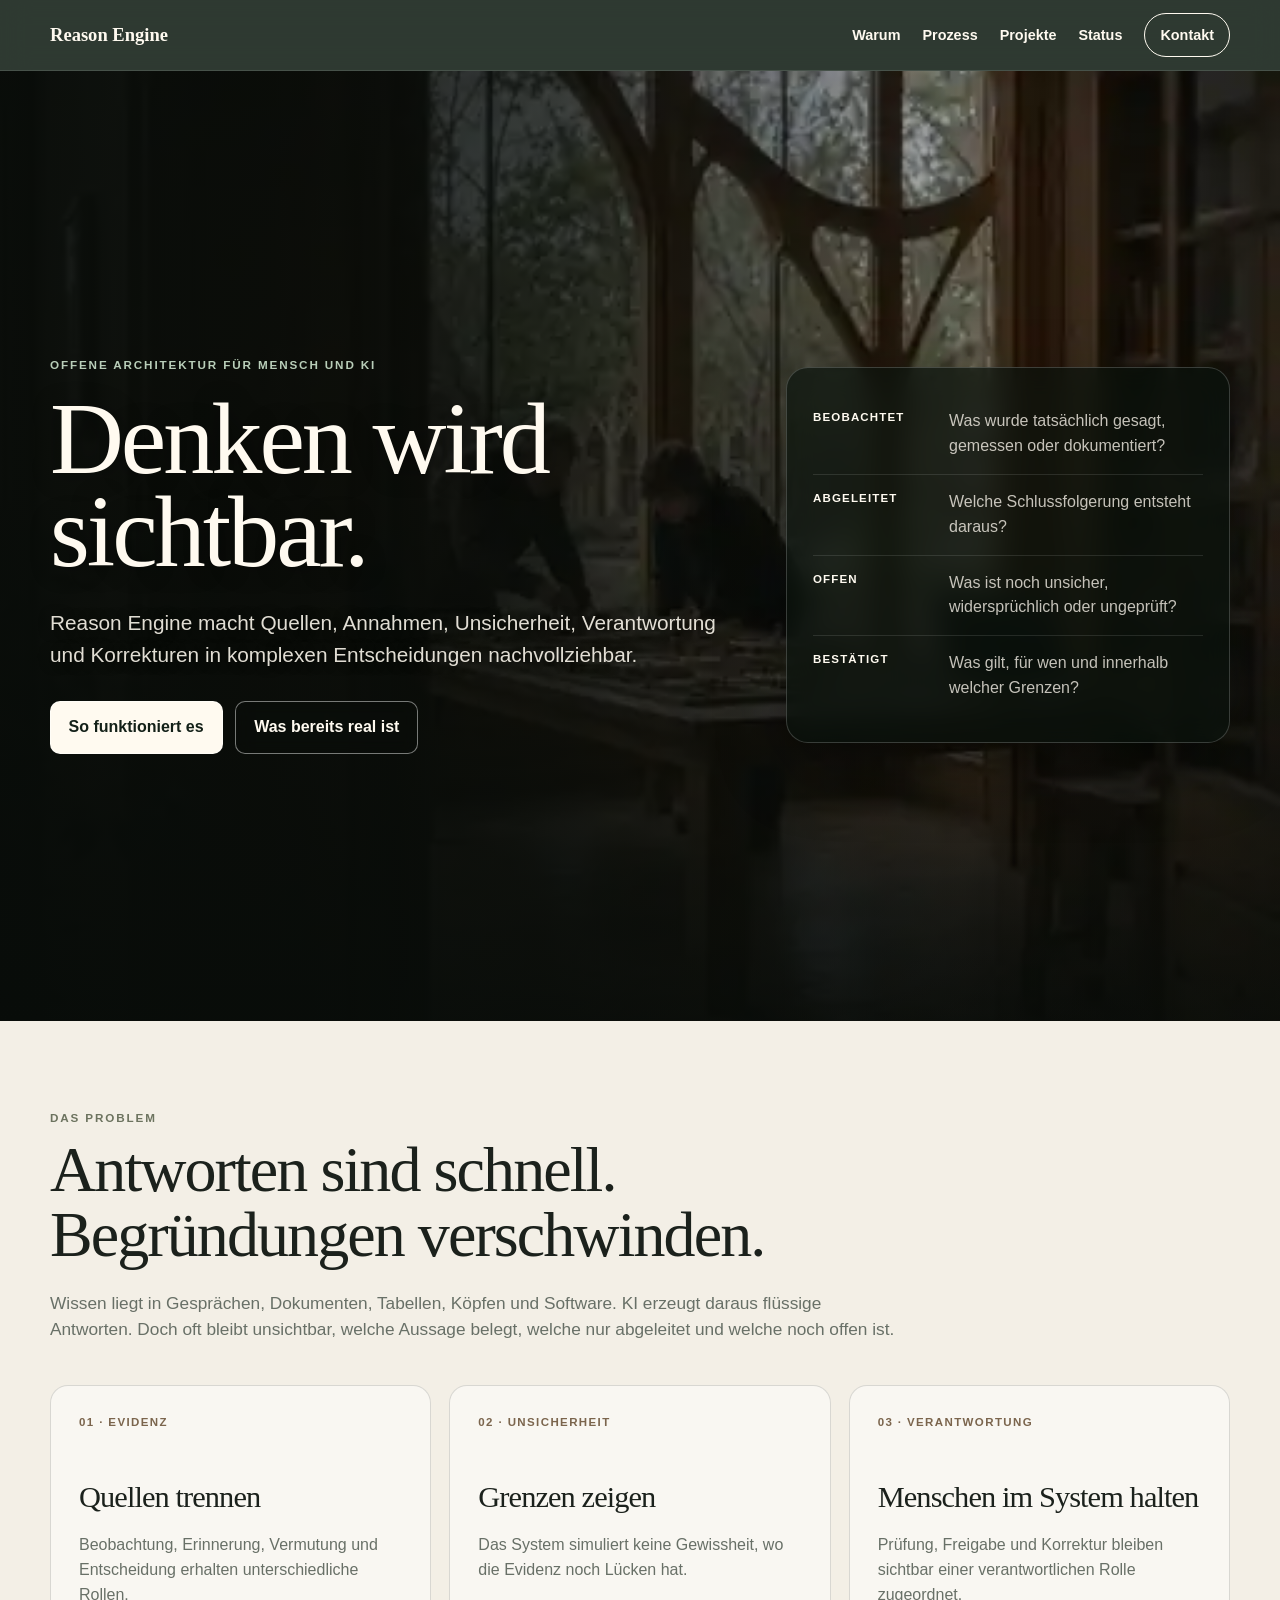
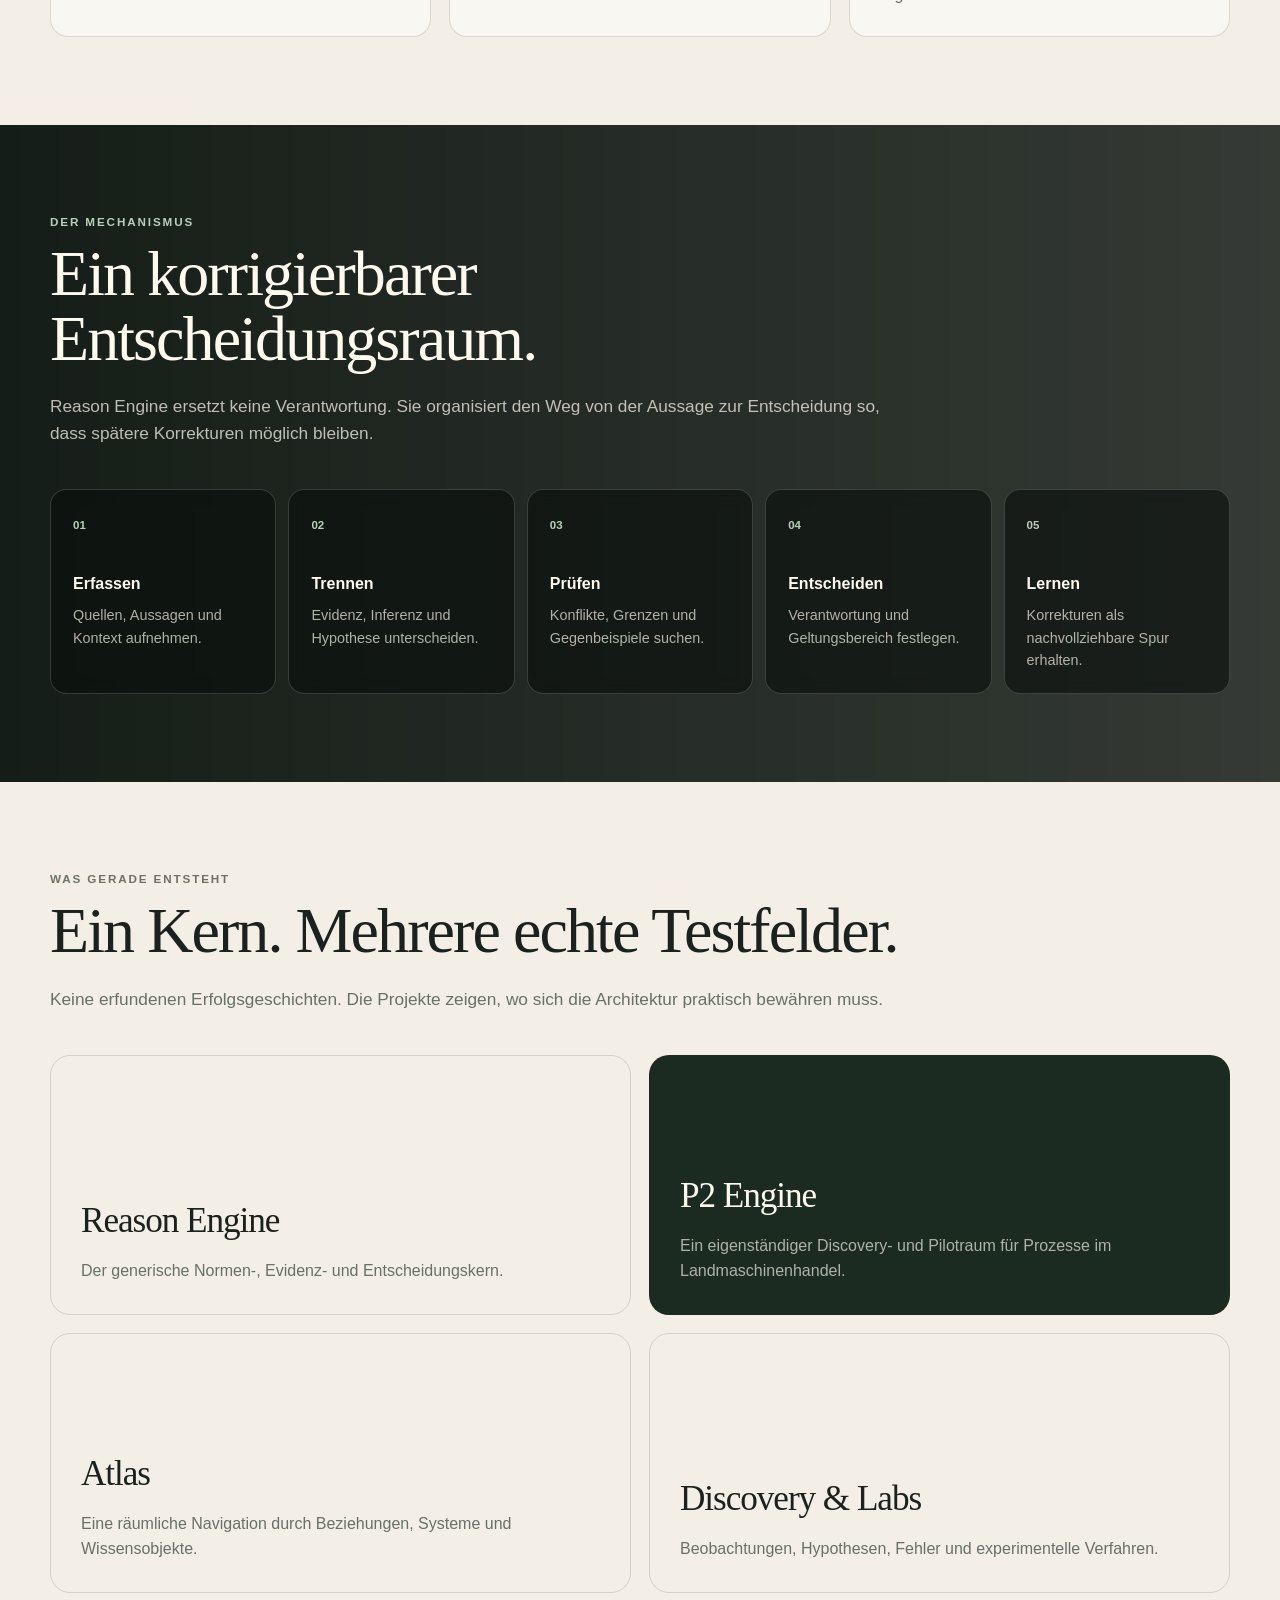
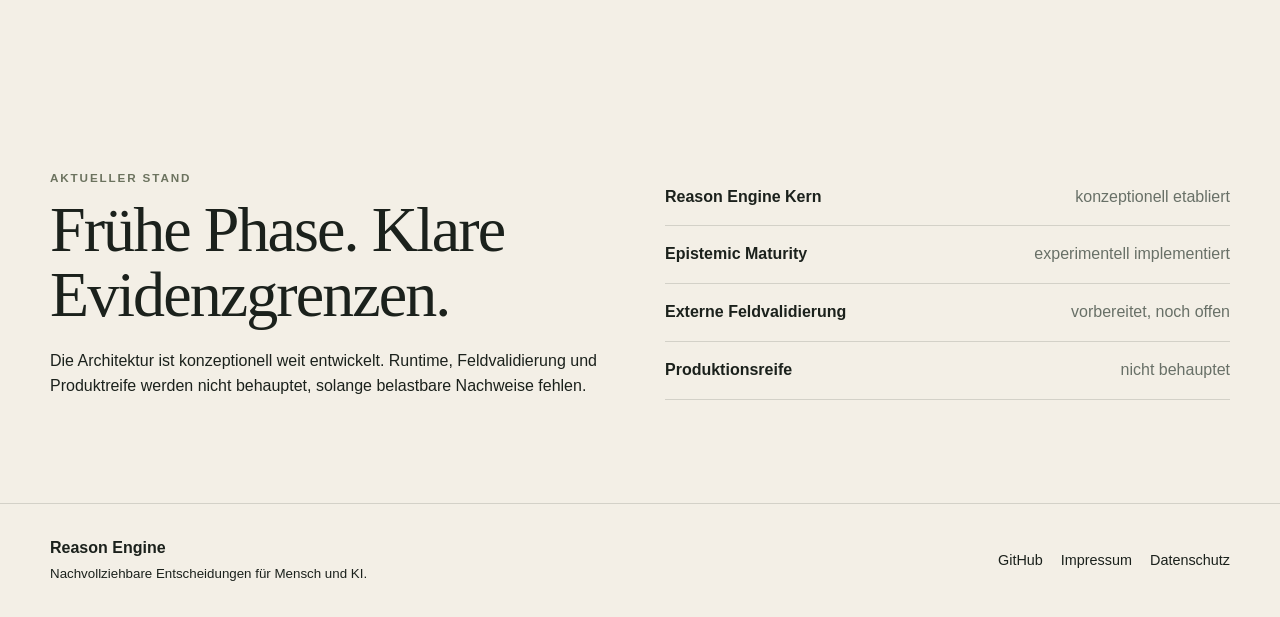
==== index.html @ a23bb0b9 "Fix live image asset paths" ====
<!doctype html>
<html lang="de">
<head>
<meta charset="utf-8">
<meta name="viewport" content="width=device-width,initial-scale=1">
<meta name="description" content="Reason Engine macht Evidenz, Annahmen, Unsicherheit und Verantwortung in komplexen Entscheidungen sichtbar.">
<meta name="theme-color" content="#132018">
<title>Reason Engine · Nachvollziehbar entscheiden</title>
<style>
:root{--bg:#f3efe6;--ink:#1b211c;--muted:#687067;--dark:#132018;--dark2:#1c2b22;--cream:#fffaf0;--sage:#b9ceb9;--sand:#d9bc91;--line:rgba(27,33,28,.15);--shell:min(1180px,calc(100vw - 40px));font-family:Inter,ui-sans-serif,-apple-system,BlinkMacSystemFont,"Segoe UI",sans-serif}*{box-sizing:border-box}html{scroll-behavior:smooth}body{margin:0;background:var(--bg);color:var(--ink);line-height:1.55}a{color:inherit}header{position:sticky;top:0;z-index:20;background:rgba(19,32,24,.88);color:var(--cream);backdrop-filter:blur(14px);border-bottom:1px solid rgba(255,255,255,.12)}.nav{width:var(--shell);min-height:70px;margin:auto;display:flex;align-items:center;justify-content:space-between;gap:24px}.brand{font-family:Georgia,serif;font-size:1.16rem;font-weight:700;text-decoration:none}.navlinks{display:flex;gap:22px;align-items:center}.navlinks a{text-decoration:none;font-size:.9rem;font-weight:650}.cta{padding:10px 15px;border:1px solid currentColor;border-radius:999px}.hero{background:linear-gradient(90deg,rgba(8,12,9,.95) 0%,rgba(8,12,9,.78) 43%,rgba(8,12,9,.26) 75%,rgba(8,12,9,.42) 100%),linear-gradient(0deg,rgba(8,12,9,.82),transparent 58%),url('assets/workshop-people.webp') center 47%/cover no-repeat;color:var(--cream)}.hero-inner{width:var(--shell);min-height:86vh;margin:auto;padding:90px 0 72px;display:grid;grid-template-columns:1.2fr .8fr;gap:70px;align-items:center}.kicker{font-size:.73rem;letter-spacing:.16em;text-transform:uppercase;font-weight:800;color:var(--sage)}h1,h2,h3{font-family:Georgia,"Times New Roman",serif;font-weight:400;letter-spacing:-.03em}h1{font-size:clamp(3.6rem,8vw,7.8rem);line-height:.91;margin:18px 0 28px;text-shadow:0 2px 24px rgba(0,0,0,.45)}h2{font-size:clamp(2.3rem,5vw,4.6rem);line-height:1.02;margin:10px 0 22px}.lead{font-size:clamp(1.05rem,1.7vw,1.3rem);max-width:700px;color:rgba(255,250,240,.88);text-shadow:0 1px 12px rgba(0,0,0,.5)}.buttons{display:flex;flex-wrap:wrap;gap:12px;margin-top:30px}.button{display:inline-flex;padding:13px 18px;border-radius:10px;text-decoration:none;font-weight:750;border:1px solid rgba(255,255,255,.45);background:rgba(10,14,11,.22);backdrop-filter:blur(8px)}.button.primary{background:var(--cream);color:var(--dark)}.signal{border:1px solid rgba(255,255,255,.19);border-radius:22px;padding:26px;background:rgba(10,18,13,.68);backdrop-filter:blur(14px);box-shadow:0 26px 70px rgba(0,0,0,.3)}.signal-row{display:grid;grid-template-columns:120px 1fr;gap:16px;padding:15px 0;border-bottom:1px solid rgba(255,255,255,.11)}.signal-row:last-child{border:0}.signal-row span{font-size:.72rem;letter-spacing:.1em;font-weight:800}.signal-row p{margin:0;color:rgba(255,250,240,.76)}section{padding:88px 0}.shell{width:var(--shell);margin:auto}.section-head{max-width:850px;margin-bottom:42px}.section-head p{font-size:1.08rem;color:var(--muted)}.grid-3{display:grid;grid-template-columns:repeat(3,1fr);gap:18px}.card{padding:28px;border:1px solid var(--line);border-radius:18px;background:rgba(255,255,255,.48)}.card .num{font-size:.72rem;letter-spacing:.12em;font-weight:800;color:#7b654d}.card h3{font-size:1.9rem;margin:42px 0 12px}.card p{color:var(--muted);margin:0}.dark{position:relative;background:linear-gradient(90deg,rgba(10,18,13,.95),rgba(10,18,13,.82)),url('assets/city-map.svg') center/cover fixed;color:var(--cream)}.dark .section-head p{color:rgba(255,250,240,.72)}.flow{display:grid;grid-template-columns:repeat(5,1fr);gap:12px}.step{padding:22px;border:1px solid rgba(255,255,255,.17);border-radius:16px;background:rgba(8,13,10,.58);backdrop-filter:blur(8px)}.step span{font-size:.72rem;color:var(--sage);font-weight:800}.step h3{font-family:inherit;font-size:1rem;font-weight:800;letter-spacing:0;margin:35px 0 8px}.step p{font-size:.9rem;color:rgba(255,250,240,.68);margin:0}.projects{display:grid;grid-template-columns:repeat(2,1fr);gap:18px}.project{min-height:260px;padding:30px;border-radius:20px;border:1px solid var(--line);display:flex;flex-direction:column;justify-content:flex-end}.project h3{font-size:2.2rem;margin:0 0 10px}.project p{margin:0;color:var(--muted)}.project:nth-child(2){background:var(--dark2);color:var(--cream)}.project:nth-child(2) p{color:rgba(255,250,240,.65)}.status{display:grid;grid-template-columns:1fr 1fr;gap:50px;align-items:start}.status-list{margin:0}.status-list div{display:flex;justify-content:space-between;gap:20px;padding:16px 0;border-bottom:1px solid var(--line)}.status-list dt{font-weight:750}.status-list dd{margin:0;color:var(--muted);text-align:right}footer{padding:32px 0;border-top:1px solid var(--line)}.footer{width:var(--shell);margin:auto;display:flex;justify-content:space-between;gap:30px;align-items:center}.footer-links{display:flex;gap:18px}.footer-links a{text-decoration:none;font-size:.9rem}@media(max-width:850px){.navlinks a:not(.cta){display:none}.hero-inner,.status{grid-template-columns:1fr}.hero-inner{padding-top:62px}.signal{margin-top:10px}.grid-3,.flow,.projects{grid-template-columns:1fr}.flow{gap:10px}.card h3{margin-top:18px}.footer{align-items:flex-start;flex-direction:column}.dark{background-attachment:scroll}}@media(max-width:520px){:root{--shell:min(100% - 28px,1180px)}h1{font-size:3.35rem}.hero-inner{min-height:auto;padding-bottom:56px}.nav{min-height:62px}.cta{padding:8px 11px}.signal-row{grid-template-columns:1fr;gap:4px}section{padding:64px 0}}
</style>
</head>
<body>
<header><nav class="nav"><a class="brand" href="#top">Reason Engine</a><div class="navlinks"><a href="#warum">Warum</a><a href="#prozess">Prozess</a><a href="#projekte">Projekte</a><a href="#status">Status</a><a class="cta" href="mailto:ohno5001@gmail.com?subject=Reason%20Engine">Kontakt</a></div></nav></header>
<main>
<section class="hero" id="top"><div class="hero-inner"><div><div class="kicker">Offene Architektur für Mensch und KI</div><h1>Denken wird sichtbar.</h1><p class="lead">Reason Engine macht Quellen, Annahmen, Unsicherheit, Verantwortung und Korrekturen in komplexen Entscheidungen nachvollziehbar.</p><div class="buttons"><a class="button primary" href="#prozess">So funktioniert es</a><a class="button" href="#status">Was bereits real ist</a></div></div><aside class="signal"><div class="signal-row"><span>BEOBACHTET</span><p>Was wurde tatsächlich gesagt, gemessen oder dokumentiert?</p></div><div class="signal-row"><span>ABGELEITET</span><p>Welche Schlussfolgerung entsteht daraus?</p></div><div class="signal-row"><span>OFFEN</span><p>Was ist noch unsicher, widersprüchlich oder ungeprüft?</p></div><div class="signal-row"><span>BESTÄTIGT</span><p>Was gilt, für wen und innerhalb welcher Grenzen?</p></div></aside></div></section>
<section id="warum"><div class="shell"><div class="section-head"><div class="kicker" style="color:#6c735f">Das Problem</div><h2>Antworten sind schnell. Begründungen verschwinden.</h2><p>Wissen liegt in Gesprächen, Dokumenten, Tabellen, Köpfen und Software. KI erzeugt daraus flüssige Antworten. Doch oft bleibt unsichtbar, welche Aussage belegt, welche nur abgeleitet und welche noch offen ist.</p></div><div class="grid-3"><article class="card"><div class="num">01 · EVIDENZ</div><h3>Quellen trennen</h3><p>Beobachtung, Erinnerung, Vermutung und Entscheidung erhalten unterschiedliche Rollen.</p></article><article class="card"><div class="num">02 · UNSICHERHEIT</div><h3>Grenzen zeigen</h3><p>Das System simuliert keine Gewissheit, wo die Evidenz noch Lücken hat.</p></article><article class="card"><div class="num">03 · VERANTWORTUNG</div><h3>Menschen im System halten</h3><p>Prüfung, Freigabe und Korrektur bleiben sichtbar einer verantwortlichen Rolle zugeordnet.</p></article></div></div></section>
<section class="dark" id="prozess"><div class="shell"><div class="section-head"><div class="kicker">Der Mechanismus</div><h2>Ein korrigierbarer Entscheidungsraum.</h2><p>Reason Engine ersetzt keine Verantwortung. Sie organisiert den Weg von der Aussage zur Entscheidung so, dass spätere Korrekturen möglich bleiben.</p></div><div class="flow"><article class="step"><span>01</span><h3>Erfassen</h3><p>Quellen, Aussagen und Kontext aufnehmen.</p></article><article class="step"><span>02</span><h3>Trennen</h3><p>Evidenz, Inferenz und Hypothese unterscheiden.</p></article><article class="step"><span>03</span><h3>Prüfen</h3><p>Konflikte, Grenzen und Gegenbeispiele suchen.</p></article><article class="step"><span>04</span><h3>Entscheiden</h3><p>Verantwortung und Geltungsbereich festlegen.</p></article><article class="step"><span>05</span><h3>Lernen</h3><p>Korrekturen als nachvollziehbare Spur erhalten.</p></article></div></div></section>
<section id="projekte"><div class="shell"><div class="section-head"><div class="kicker" style="color:#6c735f">Was gerade entsteht</div><h2>Ein Kern. Mehrere echte Testfelder.</h2><p>Keine erfundenen Erfolgsgeschichten. Die Projekte zeigen, wo sich die Architektur praktisch bewähren muss.</p></div><div class="projects"><article class="project"><h3>Reason Engine</h3><p>Der generische Normen-, Evidenz- und Entscheidungskern.</p></article><article class="project"><h3>P2 Engine</h3><p>Ein eigenständiger Discovery- und Pilotraum für Prozesse im Landmaschinenhandel.</p></article><article class="project"><h3>Atlas</h3><p>Eine räumliche Navigation durch Beziehungen, Systeme und Wissensobjekte.</p></article><article class="project"><h3>Discovery & Labs</h3><p>Beobachtungen, Hypothesen, Fehler und experimentelle Verfahren.</p></article></div></div></section>
<section id="status"><div class="shell status"><div><div class="kicker" style="color:#6c735f">Aktueller Stand</div><h2>Frühe Phase. Klare Evidenzgrenzen.</h2><p>Die Architektur ist konzeptionell weit entwickelt. Runtime, Feldvalidierung und Produktreife werden nicht behauptet, solange belastbare Nachweise fehlen.</p></div><dl class="status-list"><div><dt>Reason Engine Kern</dt><dd>konzeptionell etabliert</dd></div><div><dt>Epistemic Maturity</dt><dd>experimentell implementiert</dd></div><div><dt>Externe Feldvalidierung</dt><dd>vorbereitet, noch offen</dd></div><div><dt>Produktionsreife</dt><dd>nicht behauptet</dd></div></dl></div></section>
</main>
<footer><div class="footer"><div><strong>Reason Engine</strong><br><small>Nachvollziehbare Entscheidungen für Mensch und KI.</small></div><div class="footer-links"><a href="https://github.com/ans5000/reason-engine">GitHub</a><a href="impressum.html">Impressum</a><a href="datenschutz.html">Datenschutz</a></div></div></footer>
</body>
</html>
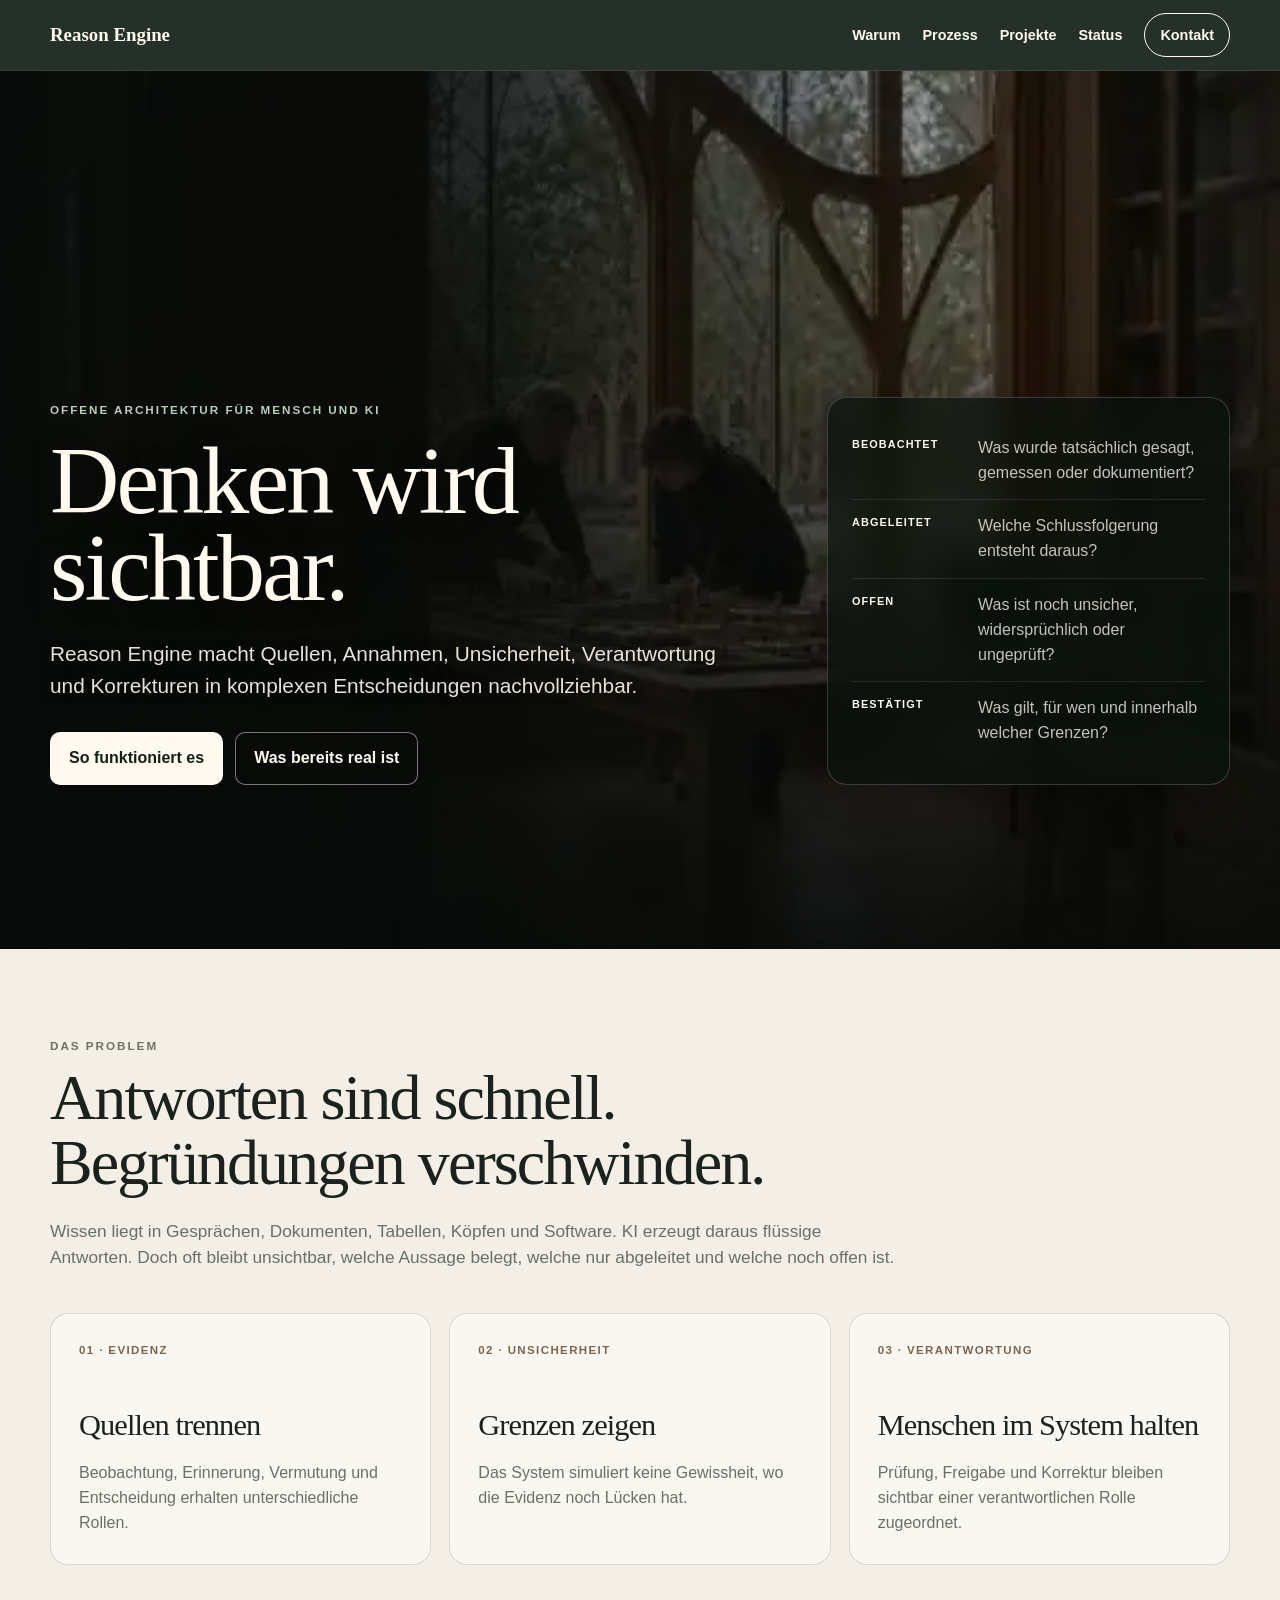
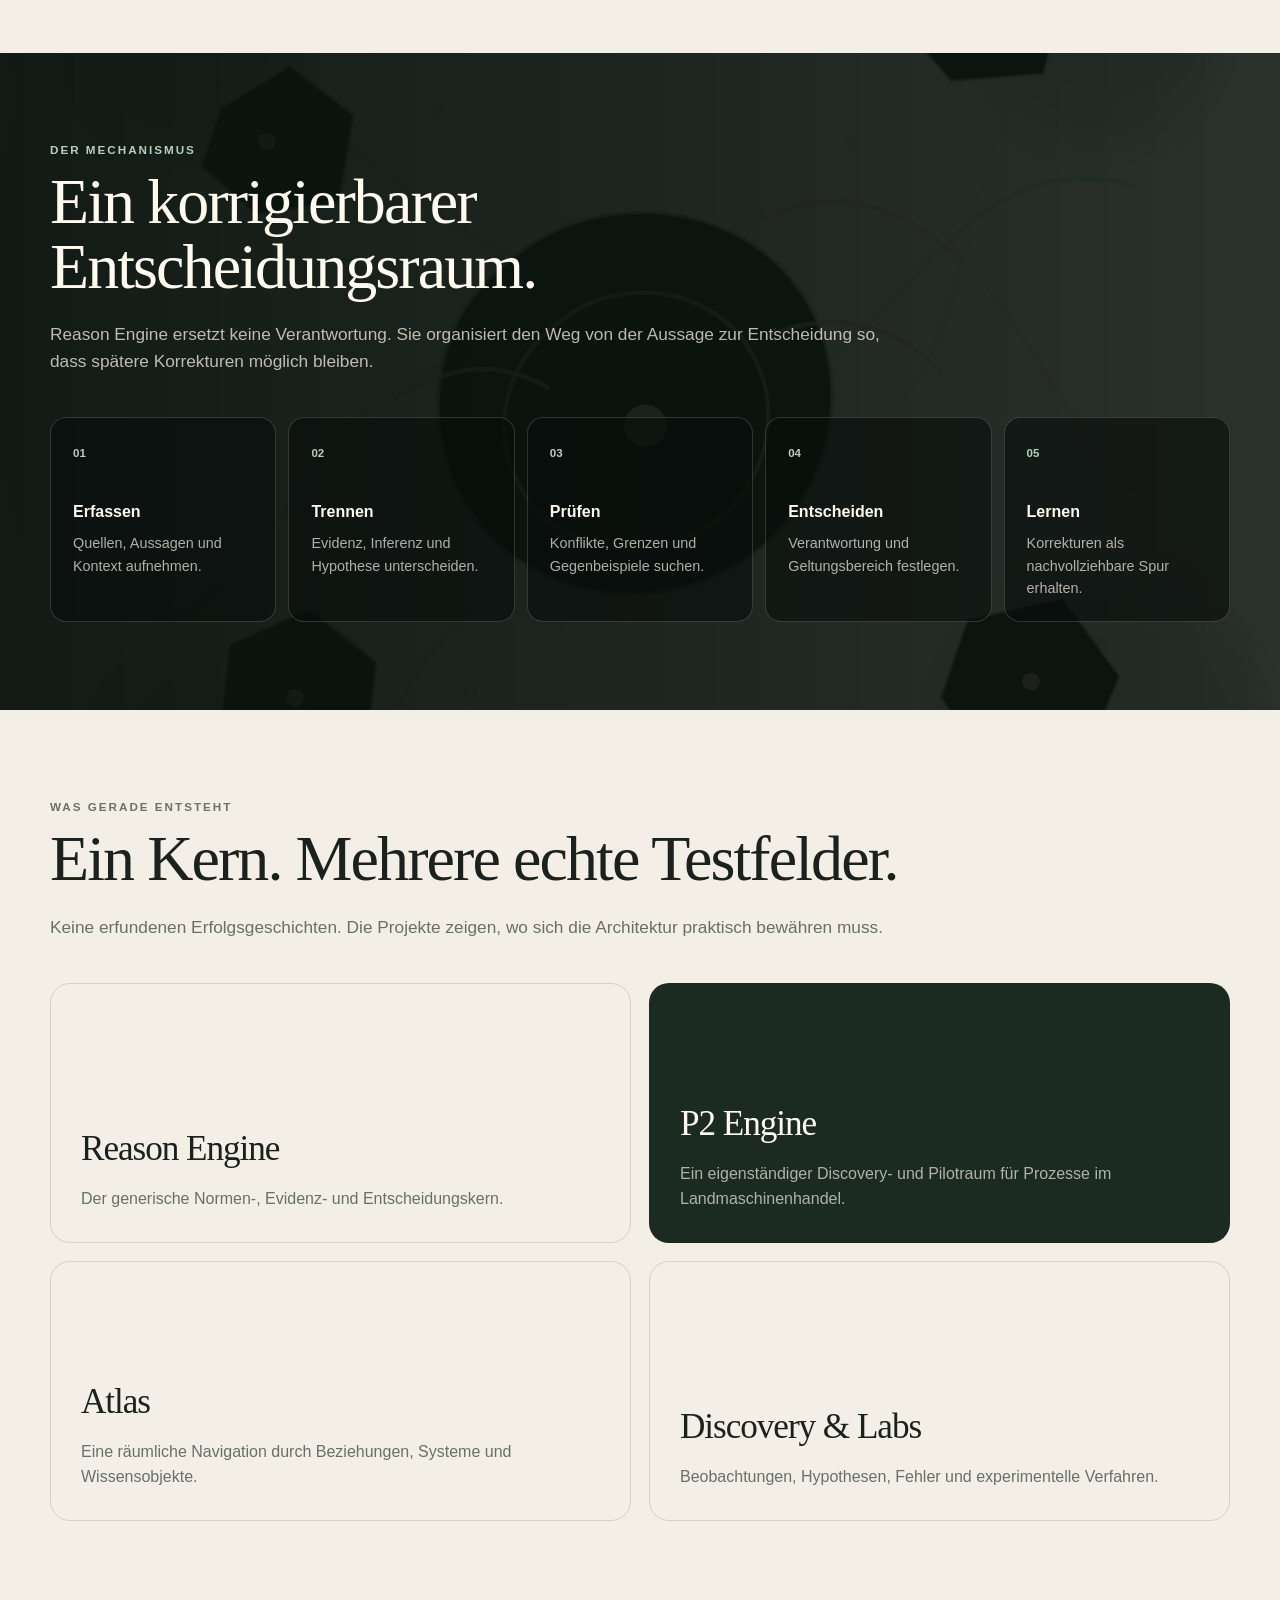
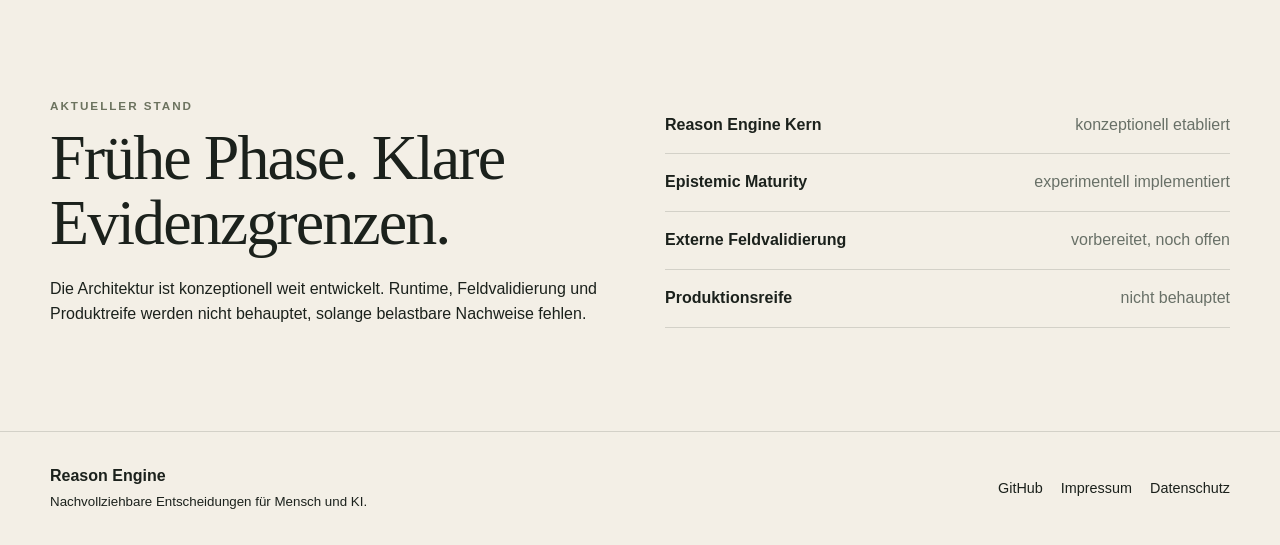
==== commit 0091f2a9: "Polish live presentation layout for iPad" ====
--- a/index.html
+++ b/index.html
@@ -7,13 +7,13 @@
 <meta name="theme-color" content="#132018">
 <title>Reason Engine · Nachvollziehbar entscheiden</title>
 <style>
-:root{--bg:#f3efe6;--ink:#1b211c;--muted:#687067;--dark:#132018;--dark2:#1c2b22;--cream:#fffaf0;--sage:#b9ceb9;--sand:#d9bc91;--line:rgba(27,33,28,.15);--shell:min(1180px,calc(100vw - 40px));font-family:Inter,ui-sans-serif,-apple-system,BlinkMacSystemFont,"Segoe UI",sans-serif}*{box-sizing:border-box}html{scroll-behavior:smooth}body{margin:0;background:var(--bg);color:var(--ink);line-height:1.55}a{color:inherit}header{position:sticky;top:0;z-index:20;background:rgba(19,32,24,.88);color:var(--cream);backdrop-filter:blur(14px);border-bottom:1px solid rgba(255,255,255,.12)}.nav{width:var(--shell);min-height:70px;margin:auto;display:flex;align-items:center;justify-content:space-between;gap:24px}.brand{font-family:Georgia,serif;font-size:1.16rem;font-weight:700;text-decoration:none}.navlinks{display:flex;gap:22px;align-items:center}.navlinks a{text-decoration:none;font-size:.9rem;font-weight:650}.cta{padding:10px 15px;border:1px solid currentColor;border-radius:999px}.hero{background:linear-gradient(90deg,rgba(8,12,9,.95) 0%,rgba(8,12,9,.78) 43%,rgba(8,12,9,.26) 75%,rgba(8,12,9,.42) 100%),linear-gradient(0deg,rgba(8,12,9,.82),transparent 58%),url('assets/workshop-people.webp') center 47%/cover no-repeat;color:var(--cream)}.hero-inner{width:var(--shell);min-height:86vh;margin:auto;padding:90px 0 72px;display:grid;grid-template-columns:1.2fr .8fr;gap:70px;align-items:center}.kicker{font-size:.73rem;letter-spacing:.16em;text-transform:uppercase;font-weight:800;color:var(--sage)}h1,h2,h3{font-family:Georgia,"Times New Roman",serif;font-weight:400;letter-spacing:-.03em}h1{font-size:clamp(3.6rem,8vw,7.8rem);line-height:.91;margin:18px 0 28px;text-shadow:0 2px 24px rgba(0,0,0,.45)}h2{font-size:clamp(2.3rem,5vw,4.6rem);line-height:1.02;margin:10px 0 22px}.lead{font-size:clamp(1.05rem,1.7vw,1.3rem);max-width:700px;color:rgba(255,250,240,.88);text-shadow:0 1px 12px rgba(0,0,0,.5)}.buttons{display:flex;flex-wrap:wrap;gap:12px;margin-top:30px}.button{display:inline-flex;padding:13px 18px;border-radius:10px;text-decoration:none;font-weight:750;border:1px solid rgba(255,255,255,.45);background:rgba(10,14,11,.22);backdrop-filter:blur(8px)}.button.primary{background:var(--cream);color:var(--dark)}.signal{border:1px solid rgba(255,255,255,.19);border-radius:22px;padding:26px;background:rgba(10,18,13,.68);backdrop-filter:blur(14px);box-shadow:0 26px 70px rgba(0,0,0,.3)}.signal-row{display:grid;grid-template-columns:120px 1fr;gap:16px;padding:15px 0;border-bottom:1px solid rgba(255,255,255,.11)}.signal-row:last-child{border:0}.signal-row span{font-size:.72rem;letter-spacing:.1em;font-weight:800}.signal-row p{margin:0;color:rgba(255,250,240,.76)}section{padding:88px 0}.shell{width:var(--shell);margin:auto}.section-head{max-width:850px;margin-bottom:42px}.section-head p{font-size:1.08rem;color:var(--muted)}.grid-3{display:grid;grid-template-columns:repeat(3,1fr);gap:18px}.card{padding:28px;border:1px solid var(--line);border-radius:18px;background:rgba(255,255,255,.48)}.card .num{font-size:.72rem;letter-spacing:.12em;font-weight:800;color:#7b654d}.card h3{font-size:1.9rem;margin:42px 0 12px}.card p{color:var(--muted);margin:0}.dark{position:relative;background:linear-gradient(90deg,rgba(10,18,13,.95),rgba(10,18,13,.82)),url('assets/city-map.svg') center/cover fixed;color:var(--cream)}.dark .section-head p{color:rgba(255,250,240,.72)}.flow{display:grid;grid-template-columns:repeat(5,1fr);gap:12px}.step{padding:22px;border:1px solid rgba(255,255,255,.17);border-radius:16px;background:rgba(8,13,10,.58);backdrop-filter:blur(8px)}.step span{font-size:.72rem;color:var(--sage);font-weight:800}.step h3{font-family:inherit;font-size:1rem;font-weight:800;letter-spacing:0;margin:35px 0 8px}.step p{font-size:.9rem;color:rgba(255,250,240,.68);margin:0}.projects{display:grid;grid-template-columns:repeat(2,1fr);gap:18px}.project{min-height:260px;padding:30px;border-radius:20px;border:1px solid var(--line);display:flex;flex-direction:column;justify-content:flex-end}.project h3{font-size:2.2rem;margin:0 0 10px}.project p{margin:0;color:var(--muted)}.project:nth-child(2){background:var(--dark2);color:var(--cream)}.project:nth-child(2) p{color:rgba(255,250,240,.65)}.status{display:grid;grid-template-columns:1fr 1fr;gap:50px;align-items:start}.status-list{margin:0}.status-list div{display:flex;justify-content:space-between;gap:20px;padding:16px 0;border-bottom:1px solid var(--line)}.status-list dt{font-weight:750}.status-list dd{margin:0;color:var(--muted);text-align:right}footer{padding:32px 0;border-top:1px solid var(--line)}.footer{width:var(--shell);margin:auto;display:flex;justify-content:space-between;gap:30px;align-items:center}.footer-links{display:flex;gap:18px}.footer-links a{text-decoration:none;font-size:.9rem}@media(max-width:850px){.navlinks a:not(.cta){display:none}.hero-inner,.status{grid-template-columns:1fr}.hero-inner{padding-top:62px}.signal{margin-top:10px}.grid-3,.flow,.projects{grid-template-columns:1fr}.flow{gap:10px}.card h3{margin-top:18px}.footer{align-items:flex-start;flex-direction:column}.dark{background-attachment:scroll}}@media(max-width:520px){:root{--shell:min(100% - 28px,1180px)}h1{font-size:3.35rem}.hero-inner{min-height:auto;padding-bottom:56px}.nav{min-height:62px}.cta{padding:8px 11px}.signal-row{grid-template-columns:1fr;gap:4px}section{padding:64px 0}}
+:root{--bg:#f3efe6;--ink:#1b211c;--muted:#687067;--dark:#132018;--dark2:#1c2b22;--cream:#fffaf0;--sage:#b9ceb9;--line:rgba(27,33,28,.15);--shell:min(1180px,calc(100vw - 48px));font-family:-apple-system,BlinkMacSystemFont,"Segoe UI",sans-serif}*{box-sizing:border-box}html{scroll-behavior:smooth}body{margin:0;background:var(--bg);color:var(--ink);line-height:1.55}a{color:inherit}header{position:sticky;top:0;z-index:20;background:rgba(19,32,24,.92);color:var(--cream);backdrop-filter:blur(16px);border-bottom:1px solid rgba(255,255,255,.1)}.nav{width:var(--shell);min-height:70px;margin:auto;display:flex;align-items:center;justify-content:space-between;gap:24px}.brand{font-family:Georgia,serif;font-size:1.18rem;font-weight:700;text-decoration:none}.navlinks{display:flex;gap:22px;align-items:center}.navlinks a{text-decoration:none;font-size:.9rem;font-weight:650}.cta{padding:10px 15px;border:1px solid currentColor;border-radius:999px}.hero{background:linear-gradient(90deg,rgba(7,10,8,.96) 0%,rgba(7,10,8,.86) 38%,rgba(7,10,8,.35) 72%,rgba(7,10,8,.55) 100%),linear-gradient(0deg,rgba(7,10,8,.82),transparent 55%),url('assets/workshop-people.webp') center 45%/cover no-repeat;color:var(--cream)}.hero-inner{width:var(--shell);min-height:78vh;margin:auto;padding:96px 0 76px;display:grid;grid-template-columns:minmax(0,1.15fr) minmax(320px,.65fr);gap:64px;align-items:end}.hero-copy{max-width:720px}.kicker{font-size:.73rem;letter-spacing:.17em;text-transform:uppercase;font-weight:800;color:var(--sage)}h1,h2,h3{font-family:Georgia,"Times New Roman",serif;font-weight:400;letter-spacing:-.03em}h1{font-size:clamp(4rem,7.5vw,7.5rem);line-height:.91;margin:18px 0 26px;text-shadow:0 2px 24px rgba(0,0,0,.5)}h2{font-size:clamp(2.3rem,5vw,4.6rem);line-height:1.02;margin:10px 0 22px}.lead{font-size:clamp(1.08rem,1.7vw,1.3rem);max-width:680px;color:rgba(255,250,240,.9);text-shadow:0 1px 12px rgba(0,0,0,.55)}.buttons{display:flex;flex-wrap:wrap;gap:12px;margin-top:30px}.button{display:inline-flex;padding:13px 18px;border-radius:10px;text-decoration:none;font-weight:750;border:1px solid rgba(255,255,255,.45);background:rgba(10,14,11,.22);backdrop-filter:blur(8px)}.button.primary{background:var(--cream);color:var(--dark)}.signal{border:1px solid rgba(255,255,255,.18);border-radius:20px;padding:24px;background:rgba(10,18,13,.72);backdrop-filter:blur(16px);box-shadow:0 24px 65px rgba(0,0,0,.3)}.signal-row{display:grid;grid-template-columns:112px 1fr;gap:14px;padding:14px 0;border-bottom:1px solid rgba(255,255,255,.1)}.signal-row:last-child{border:0}.signal-row span{font-size:.68rem;letter-spacing:.1em;font-weight:800}.signal-row p{margin:0;color:rgba(255,250,240,.76)}section{padding:88px 0}.shell{width:var(--shell);margin:auto}.section-head{max-width:850px;margin-bottom:42px}.section-head p{font-size:1.08rem;color:var(--muted)}.grid-3{display:grid;grid-template-columns:repeat(3,1fr);gap:18px}.card{padding:28px;border:1px solid var(--line);border-radius:18px;background:rgba(255,255,255,.48)}.card .num{font-size:.72rem;letter-spacing:.12em;font-weight:800;color:#7b654d}.card h3{font-size:1.9rem;margin:42px 0 12px}.card p{color:var(--muted);margin:0}.dark{background:linear-gradient(90deg,rgba(10,18,13,.96),rgba(10,18,13,.86)),url('assets/city-map.svg') center/cover no-repeat;color:var(--cream)}.dark .section-head p{color:rgba(255,250,240,.72)}.flow{display:grid;grid-template-columns:repeat(5,1fr);gap:12px}.step{padding:22px;border:1px solid rgba(255,255,255,.16);border-radius:16px;background:rgba(8,13,10,.6)}.step span{font-size:.72rem;color:var(--sage);font-weight:800}.step h3{font-family:inherit;font-size:1rem;font-weight:800;letter-spacing:0;margin:35px 0 8px}.step p{font-size:.9rem;color:rgba(255,250,240,.68);margin:0}.projects{display:grid;grid-template-columns:repeat(2,1fr);gap:18px}.project{min-height:260px;padding:30px;border-radius:20px;border:1px solid var(--line);display:flex;flex-direction:column;justify-content:flex-end}.project h3{font-size:2.2rem;margin:0 0 10px}.project p{margin:0;color:var(--muted)}.project:nth-child(2){background:var(--dark2);color:var(--cream)}.project:nth-child(2) p{color:rgba(255,250,240,.65)}.status{display:grid;grid-template-columns:1fr 1fr;gap:50px;align-items:start}.status-list{margin:0}.status-list div{display:flex;justify-content:space-between;gap:20px;padding:16px 0;border-bottom:1px solid var(--line)}.status-list dt{font-weight:750}.status-list dd{margin:0;color:var(--muted);text-align:right}footer{padding:32px 0;border-top:1px solid var(--line)}.footer{width:var(--shell);margin:auto;display:flex;justify-content:space-between;gap:30px;align-items:center}.footer-links{display:flex;gap:18px}.footer-links a{text-decoration:none;font-size:.9rem}@media(max-width:1100px){.hero-inner{min-height:70vh;grid-template-columns:1fr;align-items:end;padding:86px 0 64px}.hero-copy{max-width:700px}.signal{display:none}h1{font-size:clamp(4rem,9vw,6.4rem)}.flow{grid-template-columns:repeat(3,1fr)}}@media(max-width:850px){.navlinks a:not(.cta){display:none}.status{grid-template-columns:1fr}.grid-3,.projects{grid-template-columns:1fr}.flow{grid-template-columns:1fr}.card h3{margin-top:18px}.footer{align-items:flex-start;flex-direction:column}}@media(max-width:520px){:root{--shell:min(100% - 28px,1180px)}h1{font-size:3.35rem}.hero-inner{min-height:68vh;padding:64px 0 52px}.nav{min-height:62px}.cta{padding:8px 11px}section{padding:64px 0}}
 </style>
 </head>
 <body>
 <header><nav class="nav"><a class="brand" href="#top">Reason Engine</a><div class="navlinks"><a href="#warum">Warum</a><a href="#prozess">Prozess</a><a href="#projekte">Projekte</a><a href="#status">Status</a><a class="cta" href="mailto:ohno5001@gmail.com?subject=Reason%20Engine">Kontakt</a></div></nav></header>
 <main>
-<section class="hero" id="top"><div class="hero-inner"><div><div class="kicker">Offene Architektur für Mensch und KI</div><h1>Denken wird sichtbar.</h1><p class="lead">Reason Engine macht Quellen, Annahmen, Unsicherheit, Verantwortung und Korrekturen in komplexen Entscheidungen nachvollziehbar.</p><div class="buttons"><a class="button primary" href="#prozess">So funktioniert es</a><a class="button" href="#status">Was bereits real ist</a></div></div><aside class="signal"><div class="signal-row"><span>BEOBACHTET</span><p>Was wurde tatsächlich gesagt, gemessen oder dokumentiert?</p></div><div class="signal-row"><span>ABGELEITET</span><p>Welche Schlussfolgerung entsteht daraus?</p></div><div class="signal-row"><span>OFFEN</span><p>Was ist noch unsicher, widersprüchlich oder ungeprüft?</p></div><div class="signal-row"><span>BESTÄTIGT</span><p>Was gilt, für wen und innerhalb welcher Grenzen?</p></div></aside></div></section>
+<section class="hero" id="top"><div class="hero-inner"><div class="hero-copy"><div class="kicker">Offene Architektur für Mensch und KI</div><h1>Denken wird sichtbar.</h1><p class="lead">Reason Engine macht Quellen, Annahmen, Unsicherheit, Verantwortung und Korrekturen in komplexen Entscheidungen nachvollziehbar.</p><div class="buttons"><a class="button primary" href="#prozess">So funktioniert es</a><a class="button" href="#status">Was bereits real ist</a></div></div><aside class="signal"><div class="signal-row"><span>BEOBACHTET</span><p>Was wurde tatsächlich gesagt, gemessen oder dokumentiert?</p></div><div class="signal-row"><span>ABGELEITET</span><p>Welche Schlussfolgerung entsteht daraus?</p></div><div class="signal-row"><span>OFFEN</span><p>Was ist noch unsicher, widersprüchlich oder ungeprüft?</p></div><div class="signal-row"><span>BESTÄTIGT</span><p>Was gilt, für wen und innerhalb welcher Grenzen?</p></div></aside></div></section>
 <section id="warum"><div class="shell"><div class="section-head"><div class="kicker" style="color:#6c735f">Das Problem</div><h2>Antworten sind schnell. Begründungen verschwinden.</h2><p>Wissen liegt in Gesprächen, Dokumenten, Tabellen, Köpfen und Software. KI erzeugt daraus flüssige Antworten. Doch oft bleibt unsichtbar, welche Aussage belegt, welche nur abgeleitet und welche noch offen ist.</p></div><div class="grid-3"><article class="card"><div class="num">01 · EVIDENZ</div><h3>Quellen trennen</h3><p>Beobachtung, Erinnerung, Vermutung und Entscheidung erhalten unterschiedliche Rollen.</p></article><article class="card"><div class="num">02 · UNSICHERHEIT</div><h3>Grenzen zeigen</h3><p>Das System simuliert keine Gewissheit, wo die Evidenz noch Lücken hat.</p></article><article class="card"><div class="num">03 · VERANTWORTUNG</div><h3>Menschen im System halten</h3><p>Prüfung, Freigabe und Korrektur bleiben sichtbar einer verantwortlichen Rolle zugeordnet.</p></article></div></div></section>
 <section class="dark" id="prozess"><div class="shell"><div class="section-head"><div class="kicker">Der Mechanismus</div><h2>Ein korrigierbarer Entscheidungsraum.</h2><p>Reason Engine ersetzt keine Verantwortung. Sie organisiert den Weg von der Aussage zur Entscheidung so, dass spätere Korrekturen möglich bleiben.</p></div><div class="flow"><article class="step"><span>01</span><h3>Erfassen</h3><p>Quellen, Aussagen und Kontext aufnehmen.</p></article><article class="step"><span>02</span><h3>Trennen</h3><p>Evidenz, Inferenz und Hypothese unterscheiden.</p></article><article class="step"><span>03</span><h3>Prüfen</h3><p>Konflikte, Grenzen und Gegenbeispiele suchen.</p></article><article class="step"><span>04</span><h3>Entscheiden</h3><p>Verantwortung und Geltungsbereich festlegen.</p></article><article class="step"><span>05</span><h3>Lernen</h3><p>Korrekturen als nachvollziehbare Spur erhalten.</p></article></div></div></section>
 <section id="projekte"><div class="shell"><div class="section-head"><div class="kicker" style="color:#6c735f">Was gerade entsteht</div><h2>Ein Kern. Mehrere echte Testfelder.</h2><p>Keine erfundenen Erfolgsgeschichten. Die Projekte zeigen, wo sich die Architektur praktisch bewähren muss.</p></div><div class="projects"><article class="project"><h3>Reason Engine</h3><p>Der generische Normen-, Evidenz- und Entscheidungskern.</p></article><article class="project"><h3>P2 Engine</h3><p>Ein eigenständiger Discovery- und Pilotraum für Prozesse im Landmaschinenhandel.</p></article><article class="project"><h3>Atlas</h3><p>Eine räumliche Navigation durch Beziehungen, Systeme und Wissensobjekte.</p></article><article class="project"><h3>Discovery & Labs</h3><p>Beobachtungen, Hypothesen, Fehler und experimentelle Verfahren.</p></article></div></div></section>
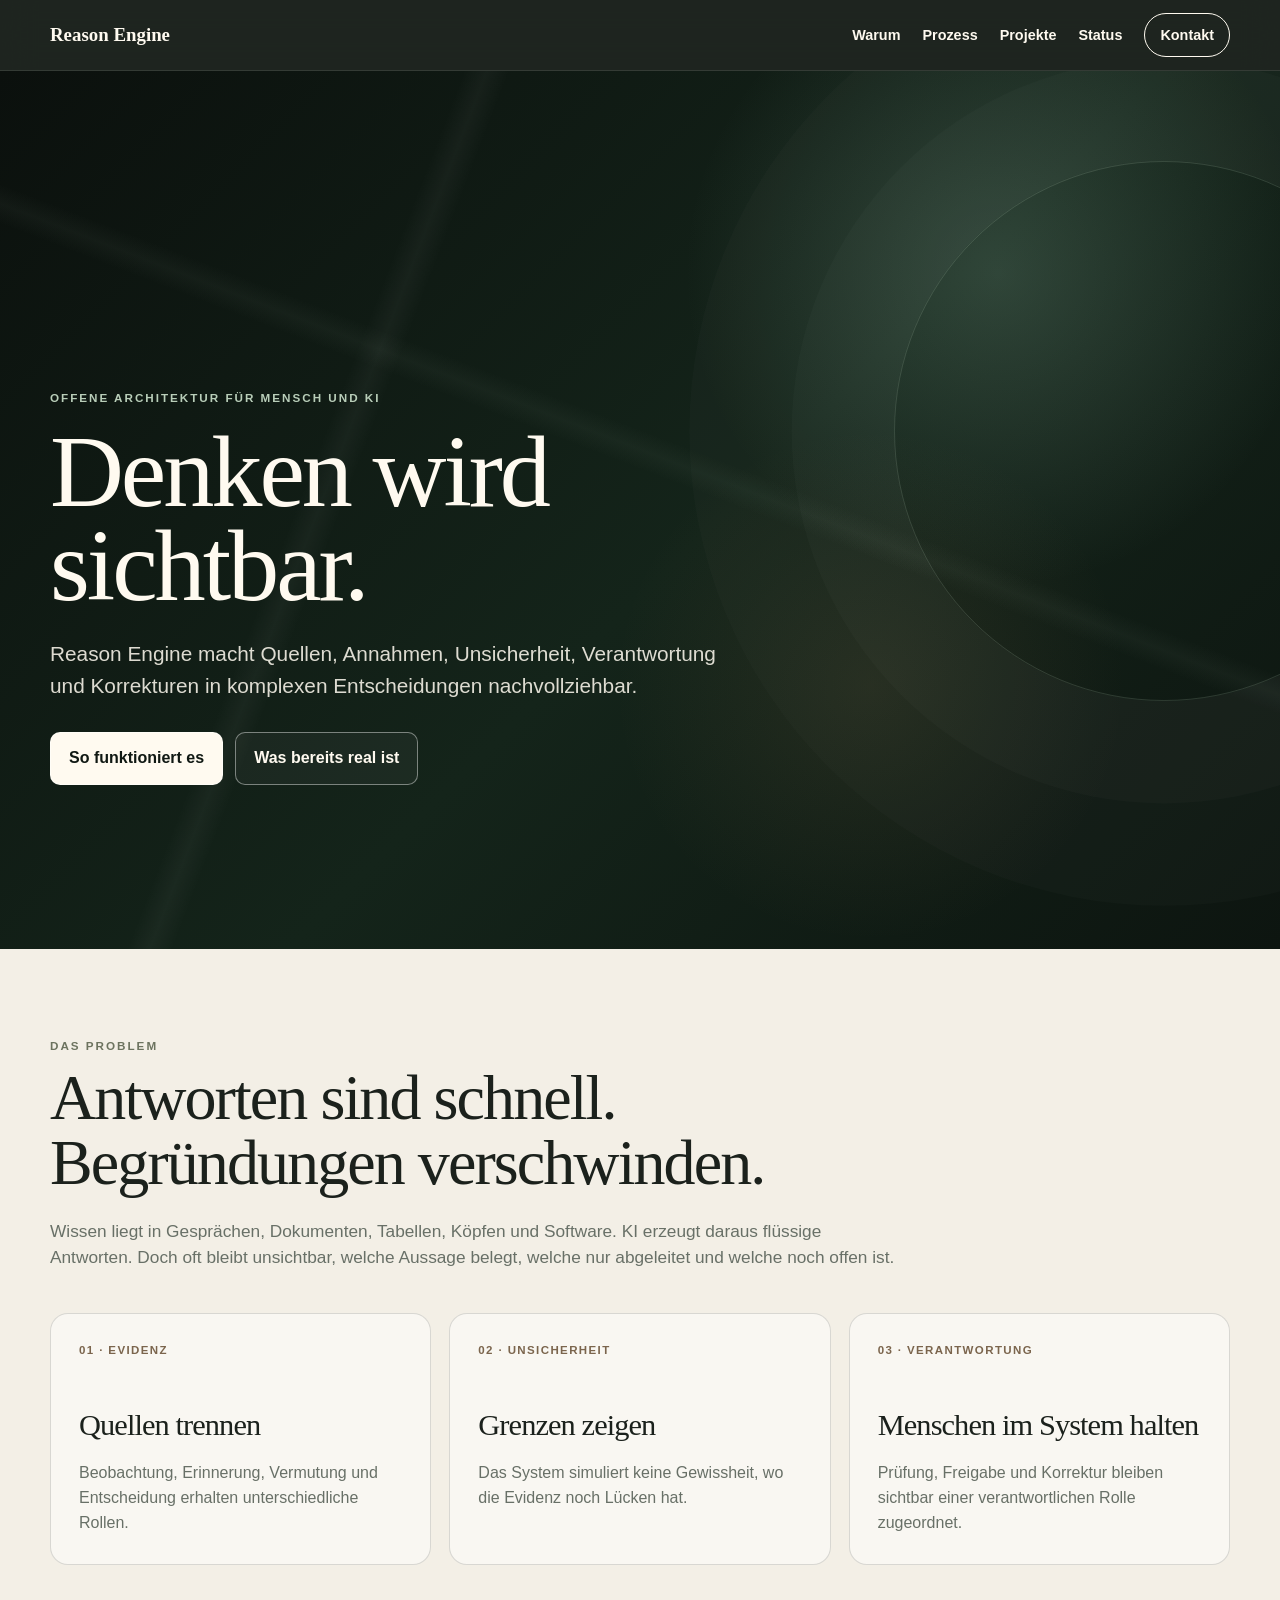
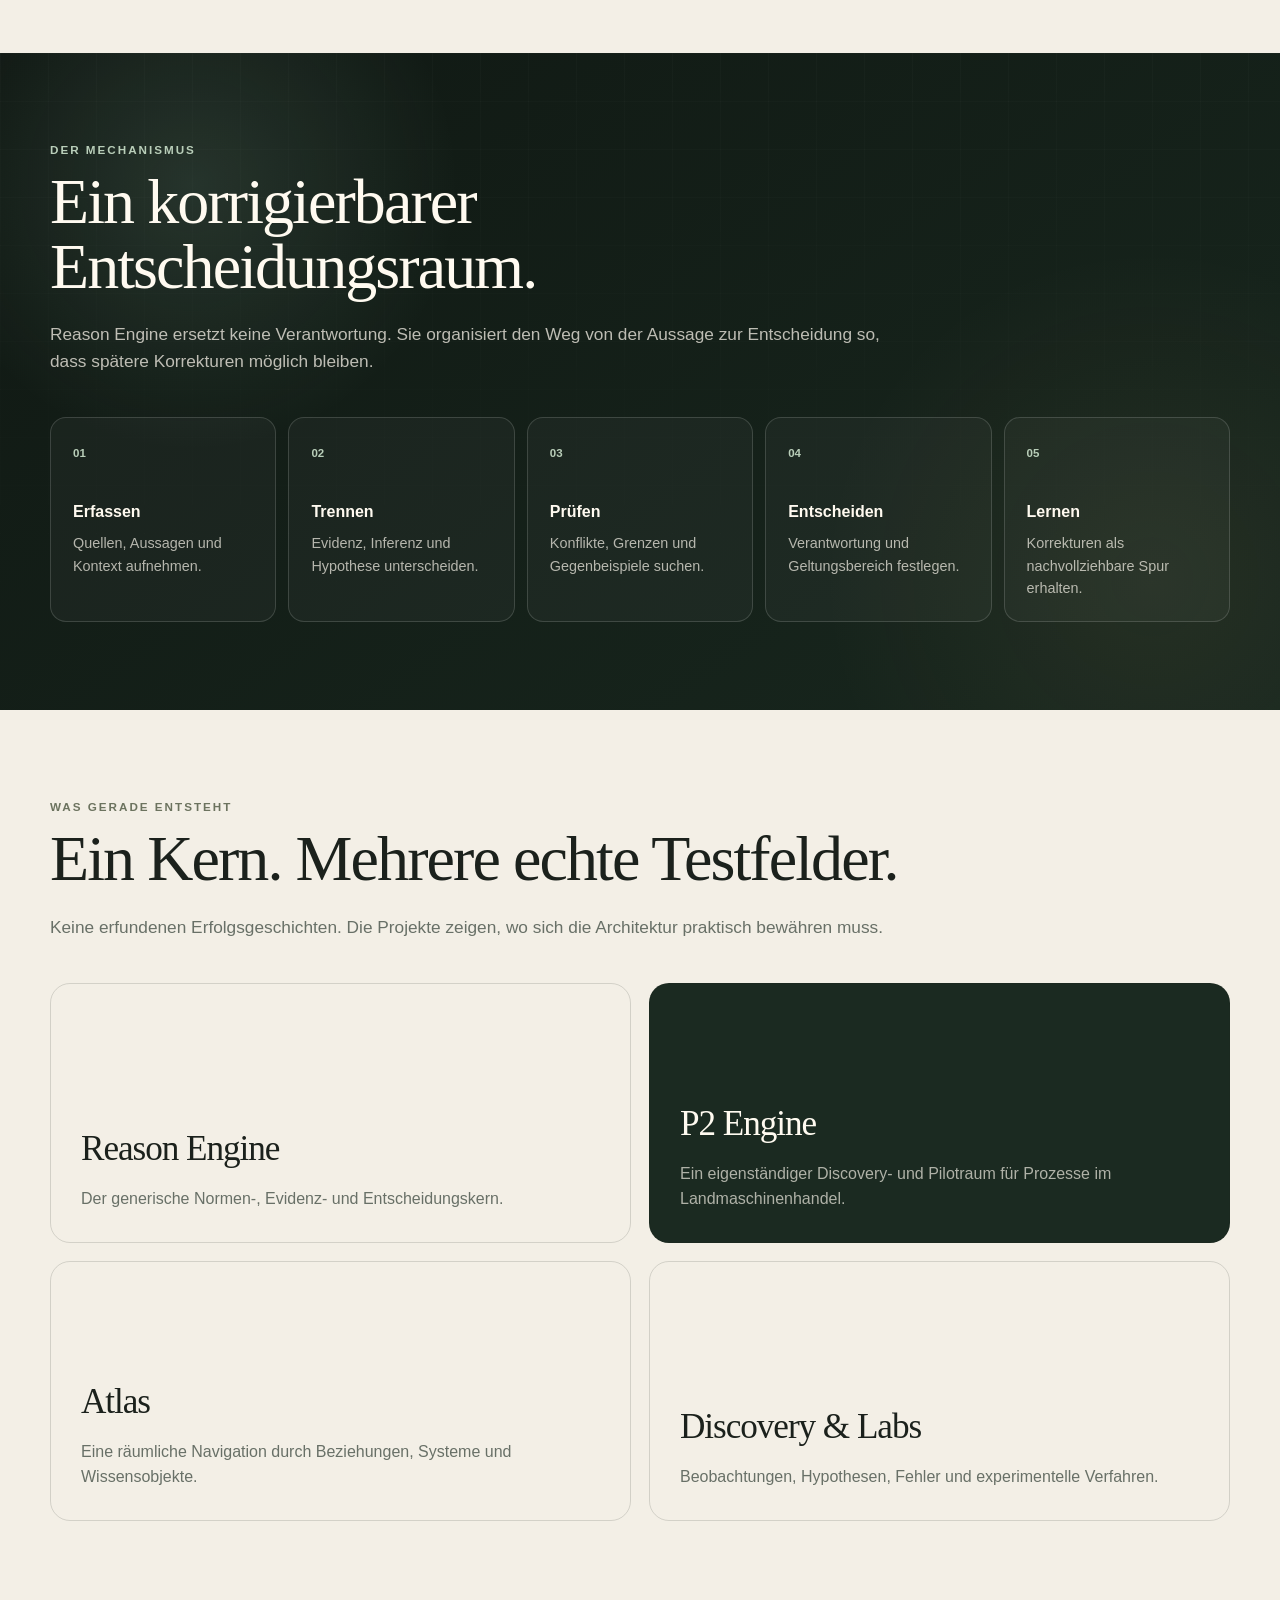
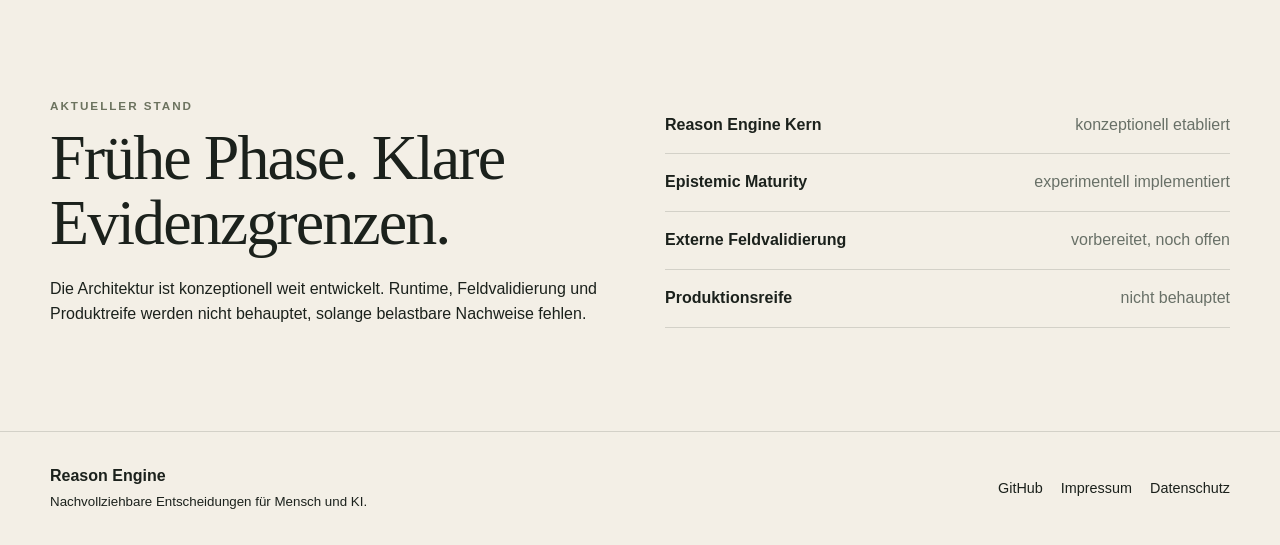
==== commit 4029dbaa: "Replace low-resolution imagery with presentation-safe visual system" ====
--- a/index.html
+++ b/index.html
@@ -4,16 +4,16 @@
 <meta charset="utf-8">
 <meta name="viewport" content="width=device-width,initial-scale=1">
 <meta name="description" content="Reason Engine macht Evidenz, Annahmen, Unsicherheit und Verantwortung in komplexen Entscheidungen sichtbar.">
-<meta name="theme-color" content="#132018">
+<meta name="theme-color" content="#101813">
 <title>Reason Engine · Nachvollziehbar entscheiden</title>
 <style>
-:root{--bg:#f3efe6;--ink:#1b211c;--muted:#687067;--dark:#132018;--dark2:#1c2b22;--cream:#fffaf0;--sage:#b9ceb9;--line:rgba(27,33,28,.15);--shell:min(1180px,calc(100vw - 48px));font-family:-apple-system,BlinkMacSystemFont,"Segoe UI",sans-serif}*{box-sizing:border-box}html{scroll-behavior:smooth}body{margin:0;background:var(--bg);color:var(--ink);line-height:1.55}a{color:inherit}header{position:sticky;top:0;z-index:20;background:rgba(19,32,24,.92);color:var(--cream);backdrop-filter:blur(16px);border-bottom:1px solid rgba(255,255,255,.1)}.nav{width:var(--shell);min-height:70px;margin:auto;display:flex;align-items:center;justify-content:space-between;gap:24px}.brand{font-family:Georgia,serif;font-size:1.18rem;font-weight:700;text-decoration:none}.navlinks{display:flex;gap:22px;align-items:center}.navlinks a{text-decoration:none;font-size:.9rem;font-weight:650}.cta{padding:10px 15px;border:1px solid currentColor;border-radius:999px}.hero{background:linear-gradient(90deg,rgba(7,10,8,.96) 0%,rgba(7,10,8,.86) 38%,rgba(7,10,8,.35) 72%,rgba(7,10,8,.55) 100%),linear-gradient(0deg,rgba(7,10,8,.82),transparent 55%),url('assets/workshop-people.webp') center 45%/cover no-repeat;color:var(--cream)}.hero-inner{width:var(--shell);min-height:78vh;margin:auto;padding:96px 0 76px;display:grid;grid-template-columns:minmax(0,1.15fr) minmax(320px,.65fr);gap:64px;align-items:end}.hero-copy{max-width:720px}.kicker{font-size:.73rem;letter-spacing:.17em;text-transform:uppercase;font-weight:800;color:var(--sage)}h1,h2,h3{font-family:Georgia,"Times New Roman",serif;font-weight:400;letter-spacing:-.03em}h1{font-size:clamp(4rem,7.5vw,7.5rem);line-height:.91;margin:18px 0 26px;text-shadow:0 2px 24px rgba(0,0,0,.5)}h2{font-size:clamp(2.3rem,5vw,4.6rem);line-height:1.02;margin:10px 0 22px}.lead{font-size:clamp(1.08rem,1.7vw,1.3rem);max-width:680px;color:rgba(255,250,240,.9);text-shadow:0 1px 12px rgba(0,0,0,.55)}.buttons{display:flex;flex-wrap:wrap;gap:12px;margin-top:30px}.button{display:inline-flex;padding:13px 18px;border-radius:10px;text-decoration:none;font-weight:750;border:1px solid rgba(255,255,255,.45);background:rgba(10,14,11,.22);backdrop-filter:blur(8px)}.button.primary{background:var(--cream);color:var(--dark)}.signal{border:1px solid rgba(255,255,255,.18);border-radius:20px;padding:24px;background:rgba(10,18,13,.72);backdrop-filter:blur(16px);box-shadow:0 24px 65px rgba(0,0,0,.3)}.signal-row{display:grid;grid-template-columns:112px 1fr;gap:14px;padding:14px 0;border-bottom:1px solid rgba(255,255,255,.1)}.signal-row:last-child{border:0}.signal-row span{font-size:.68rem;letter-spacing:.1em;font-weight:800}.signal-row p{margin:0;color:rgba(255,250,240,.76)}section{padding:88px 0}.shell{width:var(--shell);margin:auto}.section-head{max-width:850px;margin-bottom:42px}.section-head p{font-size:1.08rem;color:var(--muted)}.grid-3{display:grid;grid-template-columns:repeat(3,1fr);gap:18px}.card{padding:28px;border:1px solid var(--line);border-radius:18px;background:rgba(255,255,255,.48)}.card .num{font-size:.72rem;letter-spacing:.12em;font-weight:800;color:#7b654d}.card h3{font-size:1.9rem;margin:42px 0 12px}.card p{color:var(--muted);margin:0}.dark{background:linear-gradient(90deg,rgba(10,18,13,.96),rgba(10,18,13,.86)),url('assets/city-map.svg') center/cover no-repeat;color:var(--cream)}.dark .section-head p{color:rgba(255,250,240,.72)}.flow{display:grid;grid-template-columns:repeat(5,1fr);gap:12px}.step{padding:22px;border:1px solid rgba(255,255,255,.16);border-radius:16px;background:rgba(8,13,10,.6)}.step span{font-size:.72rem;color:var(--sage);font-weight:800}.step h3{font-family:inherit;font-size:1rem;font-weight:800;letter-spacing:0;margin:35px 0 8px}.step p{font-size:.9rem;color:rgba(255,250,240,.68);margin:0}.projects{display:grid;grid-template-columns:repeat(2,1fr);gap:18px}.project{min-height:260px;padding:30px;border-radius:20px;border:1px solid var(--line);display:flex;flex-direction:column;justify-content:flex-end}.project h3{font-size:2.2rem;margin:0 0 10px}.project p{margin:0;color:var(--muted)}.project:nth-child(2){background:var(--dark2);color:var(--cream)}.project:nth-child(2) p{color:rgba(255,250,240,.65)}.status{display:grid;grid-template-columns:1fr 1fr;gap:50px;align-items:start}.status-list{margin:0}.status-list div{display:flex;justify-content:space-between;gap:20px;padding:16px 0;border-bottom:1px solid var(--line)}.status-list dt{font-weight:750}.status-list dd{margin:0;color:var(--muted);text-align:right}footer{padding:32px 0;border-top:1px solid var(--line)}.footer{width:var(--shell);margin:auto;display:flex;justify-content:space-between;gap:30px;align-items:center}.footer-links{display:flex;gap:18px}.footer-links a{text-decoration:none;font-size:.9rem}@media(max-width:1100px){.hero-inner{min-height:70vh;grid-template-columns:1fr;align-items:end;padding:86px 0 64px}.hero-copy{max-width:700px}.signal{display:none}h1{font-size:clamp(4rem,9vw,6.4rem)}.flow{grid-template-columns:repeat(3,1fr)}}@media(max-width:850px){.navlinks a:not(.cta){display:none}.status{grid-template-columns:1fr}.grid-3,.projects{grid-template-columns:1fr}.flow{grid-template-columns:1fr}.card h3{margin-top:18px}.footer{align-items:flex-start;flex-direction:column}}@media(max-width:520px){:root{--shell:min(100% - 28px,1180px)}h1{font-size:3.35rem}.hero-inner{min-height:68vh;padding:64px 0 52px}.nav{min-height:62px}.cta{padding:8px 11px}section{padding:64px 0}}
+:root{--bg:#f3efe6;--ink:#1b211c;--muted:#687067;--dark:#101813;--dark2:#1b2a21;--cream:#fffaf0;--sage:#b9ceb9;--line:rgba(27,33,28,.15);--shell:min(1180px,calc(100vw - 48px));font-family:-apple-system,BlinkMacSystemFont,"Segoe UI",sans-serif}*{box-sizing:border-box}html{scroll-behavior:smooth}body{margin:0;background:var(--bg);color:var(--ink);line-height:1.55}a{color:inherit}header{position:sticky;top:0;z-index:20;background:rgba(16,24,19,.94);color:var(--cream);backdrop-filter:blur(16px);border-bottom:1px solid rgba(255,255,255,.1)}.nav{width:var(--shell);min-height:70px;margin:auto;display:flex;align-items:center;justify-content:space-between;gap:24px}.brand{font-family:Georgia,serif;font-size:1.18rem;font-weight:700;text-decoration:none}.navlinks{display:flex;gap:22px;align-items:center}.navlinks a{text-decoration:none;font-size:.9rem;font-weight:650}.cta{padding:10px 15px;border:1px solid currentColor;border-radius:999px}.hero{position:relative;overflow:hidden;color:var(--cream);background:radial-gradient(circle at 78% 23%,rgba(142,183,160,.23),transparent 26%),radial-gradient(circle at 68% 70%,rgba(191,151,99,.11),transparent 24%),linear-gradient(135deg,#0b100d 0%,#14241a 54%,#0d1510 100%)}.hero:before{content:"";position:absolute;inset:-20%;background:linear-gradient(115deg,transparent 35%,rgba(255,255,255,.035) 36%,transparent 37%),linear-gradient(25deg,transparent 52%,rgba(185,206,185,.045) 53%,transparent 54%);transform:rotate(-4deg);pointer-events:none}.hero:after{content:"";position:absolute;width:42vw;height:42vw;right:-12vw;top:10vh;border:1px solid rgba(185,206,185,.18);border-radius:50%;box-shadow:0 0 0 8vw rgba(185,206,185,.025),0 0 0 16vw rgba(185,206,185,.018);pointer-events:none}.hero-inner{position:relative;z-index:2;width:var(--shell);min-height:78vh;margin:auto;padding:96px 0 76px;display:flex;align-items:flex-end}.hero-copy{max-width:790px}.kicker{font-size:.73rem;letter-spacing:.17em;text-transform:uppercase;font-weight:800;color:var(--sage)}h1,h2,h3{font-family:Georgia,"Times New Roman",serif;font-weight:400;letter-spacing:-.03em}h1{font-size:clamp(4rem,8vw,8rem);line-height:.91;margin:18px 0 26px}h2{font-size:clamp(2.3rem,5vw,4.6rem);line-height:1.02;margin:10px 0 22px}.lead{font-size:clamp(1.08rem,1.7vw,1.3rem);max-width:690px;color:rgba(255,250,240,.86)}.buttons{display:flex;flex-wrap:wrap;gap:12px;margin-top:30px}.button{display:inline-flex;padding:13px 18px;border-radius:10px;text-decoration:none;font-weight:750;border:1px solid rgba(255,255,255,.42);background:rgba(255,255,255,.04)}.button.primary{background:var(--cream);color:var(--dark)}section{padding:88px 0}.shell{width:var(--shell);margin:auto}.section-head{max-width:850px;margin-bottom:42px}.section-head p{font-size:1.08rem;color:var(--muted)}.grid-3{display:grid;grid-template-columns:repeat(3,1fr);gap:18px}.card{padding:28px;border:1px solid var(--line);border-radius:18px;background:rgba(255,255,255,.48)}.card .num{font-size:.72rem;letter-spacing:.12em;font-weight:800;color:#7b654d}.card h3{font-size:1.9rem;margin:42px 0 12px}.card p{color:var(--muted);margin:0}.dark{position:relative;overflow:hidden;color:var(--cream);background:radial-gradient(circle at 15% 20%,rgba(145,183,162,.16),transparent 22%),radial-gradient(circle at 90% 80%,rgba(196,159,112,.08),transparent 26%),linear-gradient(145deg,#101813,#18271e)}.dark:after{content:"";position:absolute;inset:0;background-image:linear-gradient(rgba(255,255,255,.025) 1px,transparent 1px),linear-gradient(90deg,rgba(255,255,255,.025) 1px,transparent 1px);background-size:48px 48px;mask-image:linear-gradient(to bottom,rgba(0,0,0,.8),transparent)}.dark .shell{position:relative;z-index:1}.dark .section-head p{color:rgba(255,250,240,.72)}.flow{display:grid;grid-template-columns:repeat(5,1fr);gap:12px}.step{padding:22px;border:1px solid rgba(255,255,255,.15);border-radius:16px;background:rgba(255,255,255,.035)}.step span{font-size:.72rem;color:var(--sage);font-weight:800}.step h3{font-family:inherit;font-size:1rem;font-weight:800;letter-spacing:0;margin:35px 0 8px}.step p{font-size:.9rem;color:rgba(255,250,240,.68);margin:0}.projects{display:grid;grid-template-columns:repeat(2,1fr);gap:18px}.project{min-height:260px;padding:30px;border-radius:20px;border:1px solid var(--line);display:flex;flex-direction:column;justify-content:flex-end}.project h3{font-size:2.2rem;margin:0 0 10px}.project p{margin:0;color:var(--muted)}.project:nth-child(2){background:var(--dark2);color:var(--cream)}.project:nth-child(2) p{color:rgba(255,250,240,.65)}.status{display:grid;grid-template-columns:1fr 1fr;gap:50px;align-items:start}.status-list{margin:0}.status-list div{display:flex;justify-content:space-between;gap:20px;padding:16px 0;border-bottom:1px solid var(--line)}.status-list dt{font-weight:750}.status-list dd{margin:0;color:var(--muted);text-align:right}footer{padding:32px 0;border-top:1px solid var(--line)}.footer{width:var(--shell);margin:auto;display:flex;justify-content:space-between;gap:30px;align-items:center}.footer-links{display:flex;gap:18px}.footer-links a{text-decoration:none;font-size:.9rem}@media(max-width:850px){.navlinks a:not(.cta){display:none}.status{grid-template-columns:1fr}.grid-3,.projects,.flow{grid-template-columns:1fr}.card h3{margin-top:18px}.footer{align-items:flex-start;flex-direction:column}.hero-inner{min-height:72vh;padding:72px 0 58px}.hero:after{width:70vw;height:70vw;right:-28vw}}@media(max-width:520px){:root{--shell:min(100% - 28px,1180px)}h1{font-size:3.55rem}.nav{min-height:62px}.cta{padding:8px 11px}section{padding:64px 0}}
 </style>
 </head>
 <body>
 <header><nav class="nav"><a class="brand" href="#top">Reason Engine</a><div class="navlinks"><a href="#warum">Warum</a><a href="#prozess">Prozess</a><a href="#projekte">Projekte</a><a href="#status">Status</a><a class="cta" href="mailto:ohno5001@gmail.com?subject=Reason%20Engine">Kontakt</a></div></nav></header>
 <main>
-<section class="hero" id="top"><div class="hero-inner"><div class="hero-copy"><div class="kicker">Offene Architektur für Mensch und KI</div><h1>Denken wird sichtbar.</h1><p class="lead">Reason Engine macht Quellen, Annahmen, Unsicherheit, Verantwortung und Korrekturen in komplexen Entscheidungen nachvollziehbar.</p><div class="buttons"><a class="button primary" href="#prozess">So funktioniert es</a><a class="button" href="#status">Was bereits real ist</a></div></div><aside class="signal"><div class="signal-row"><span>BEOBACHTET</span><p>Was wurde tatsächlich gesagt, gemessen oder dokumentiert?</p></div><div class="signal-row"><span>ABGELEITET</span><p>Welche Schlussfolgerung entsteht daraus?</p></div><div class="signal-row"><span>OFFEN</span><p>Was ist noch unsicher, widersprüchlich oder ungeprüft?</p></div><div class="signal-row"><span>BESTÄTIGT</span><p>Was gilt, für wen und innerhalb welcher Grenzen?</p></div></aside></div></section>
+<section class="hero" id="top"><div class="hero-inner"><div class="hero-copy"><div class="kicker">Offene Architektur für Mensch und KI</div><h1>Denken wird sichtbar.</h1><p class="lead">Reason Engine macht Quellen, Annahmen, Unsicherheit, Verantwortung und Korrekturen in komplexen Entscheidungen nachvollziehbar.</p><div class="buttons"><a class="button primary" href="#prozess">So funktioniert es</a><a class="button" href="#status">Was bereits real ist</a></div></div></div></section>
 <section id="warum"><div class="shell"><div class="section-head"><div class="kicker" style="color:#6c735f">Das Problem</div><h2>Antworten sind schnell. Begründungen verschwinden.</h2><p>Wissen liegt in Gesprächen, Dokumenten, Tabellen, Köpfen und Software. KI erzeugt daraus flüssige Antworten. Doch oft bleibt unsichtbar, welche Aussage belegt, welche nur abgeleitet und welche noch offen ist.</p></div><div class="grid-3"><article class="card"><div class="num">01 · EVIDENZ</div><h3>Quellen trennen</h3><p>Beobachtung, Erinnerung, Vermutung und Entscheidung erhalten unterschiedliche Rollen.</p></article><article class="card"><div class="num">02 · UNSICHERHEIT</div><h3>Grenzen zeigen</h3><p>Das System simuliert keine Gewissheit, wo die Evidenz noch Lücken hat.</p></article><article class="card"><div class="num">03 · VERANTWORTUNG</div><h3>Menschen im System halten</h3><p>Prüfung, Freigabe und Korrektur bleiben sichtbar einer verantwortlichen Rolle zugeordnet.</p></article></div></div></section>
 <section class="dark" id="prozess"><div class="shell"><div class="section-head"><div class="kicker">Der Mechanismus</div><h2>Ein korrigierbarer Entscheidungsraum.</h2><p>Reason Engine ersetzt keine Verantwortung. Sie organisiert den Weg von der Aussage zur Entscheidung so, dass spätere Korrekturen möglich bleiben.</p></div><div class="flow"><article class="step"><span>01</span><h3>Erfassen</h3><p>Quellen, Aussagen und Kontext aufnehmen.</p></article><article class="step"><span>02</span><h3>Trennen</h3><p>Evidenz, Inferenz und Hypothese unterscheiden.</p></article><article class="step"><span>03</span><h3>Prüfen</h3><p>Konflikte, Grenzen und Gegenbeispiele suchen.</p></article><article class="step"><span>04</span><h3>Entscheiden</h3><p>Verantwortung und Geltungsbereich festlegen.</p></article><article class="step"><span>05</span><h3>Lernen</h3><p>Korrekturen als nachvollziehbare Spur erhalten.</p></article></div></div></section>
 <section id="projekte"><div class="shell"><div class="section-head"><div class="kicker" style="color:#6c735f">Was gerade entsteht</div><h2>Ein Kern. Mehrere echte Testfelder.</h2><p>Keine erfundenen Erfolgsgeschichten. Die Projekte zeigen, wo sich die Architektur praktisch bewähren muss.</p></div><div class="projects"><article class="project"><h3>Reason Engine</h3><p>Der generische Normen-, Evidenz- und Entscheidungskern.</p></article><article class="project"><h3>P2 Engine</h3><p>Ein eigenständiger Discovery- und Pilotraum für Prozesse im Landmaschinenhandel.</p></article><article class="project"><h3>Atlas</h3><p>Eine räumliche Navigation durch Beziehungen, Systeme und Wissensobjekte.</p></article><article class="project"><h3>Discovery & Labs</h3><p>Beobachtungen, Hypothesen, Fehler und experimentelle Verfahren.</p></article></div></div></section>
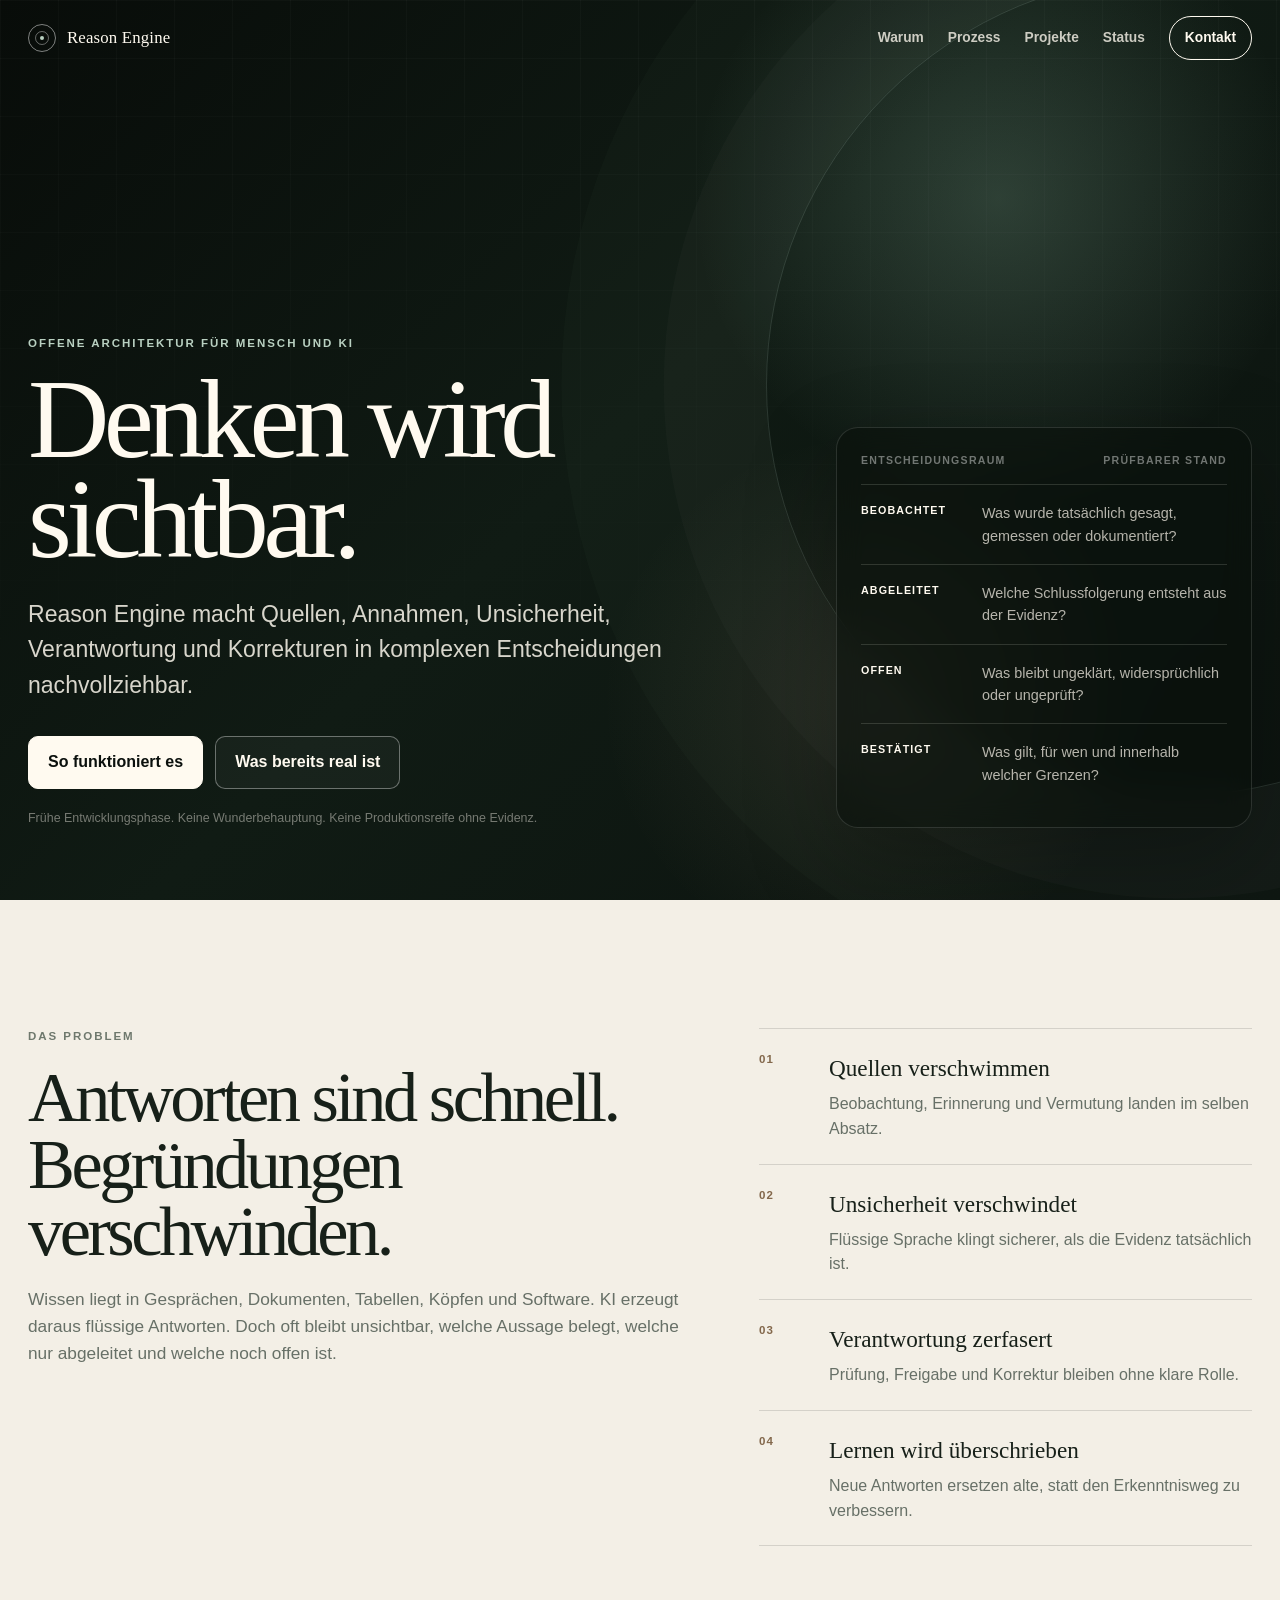
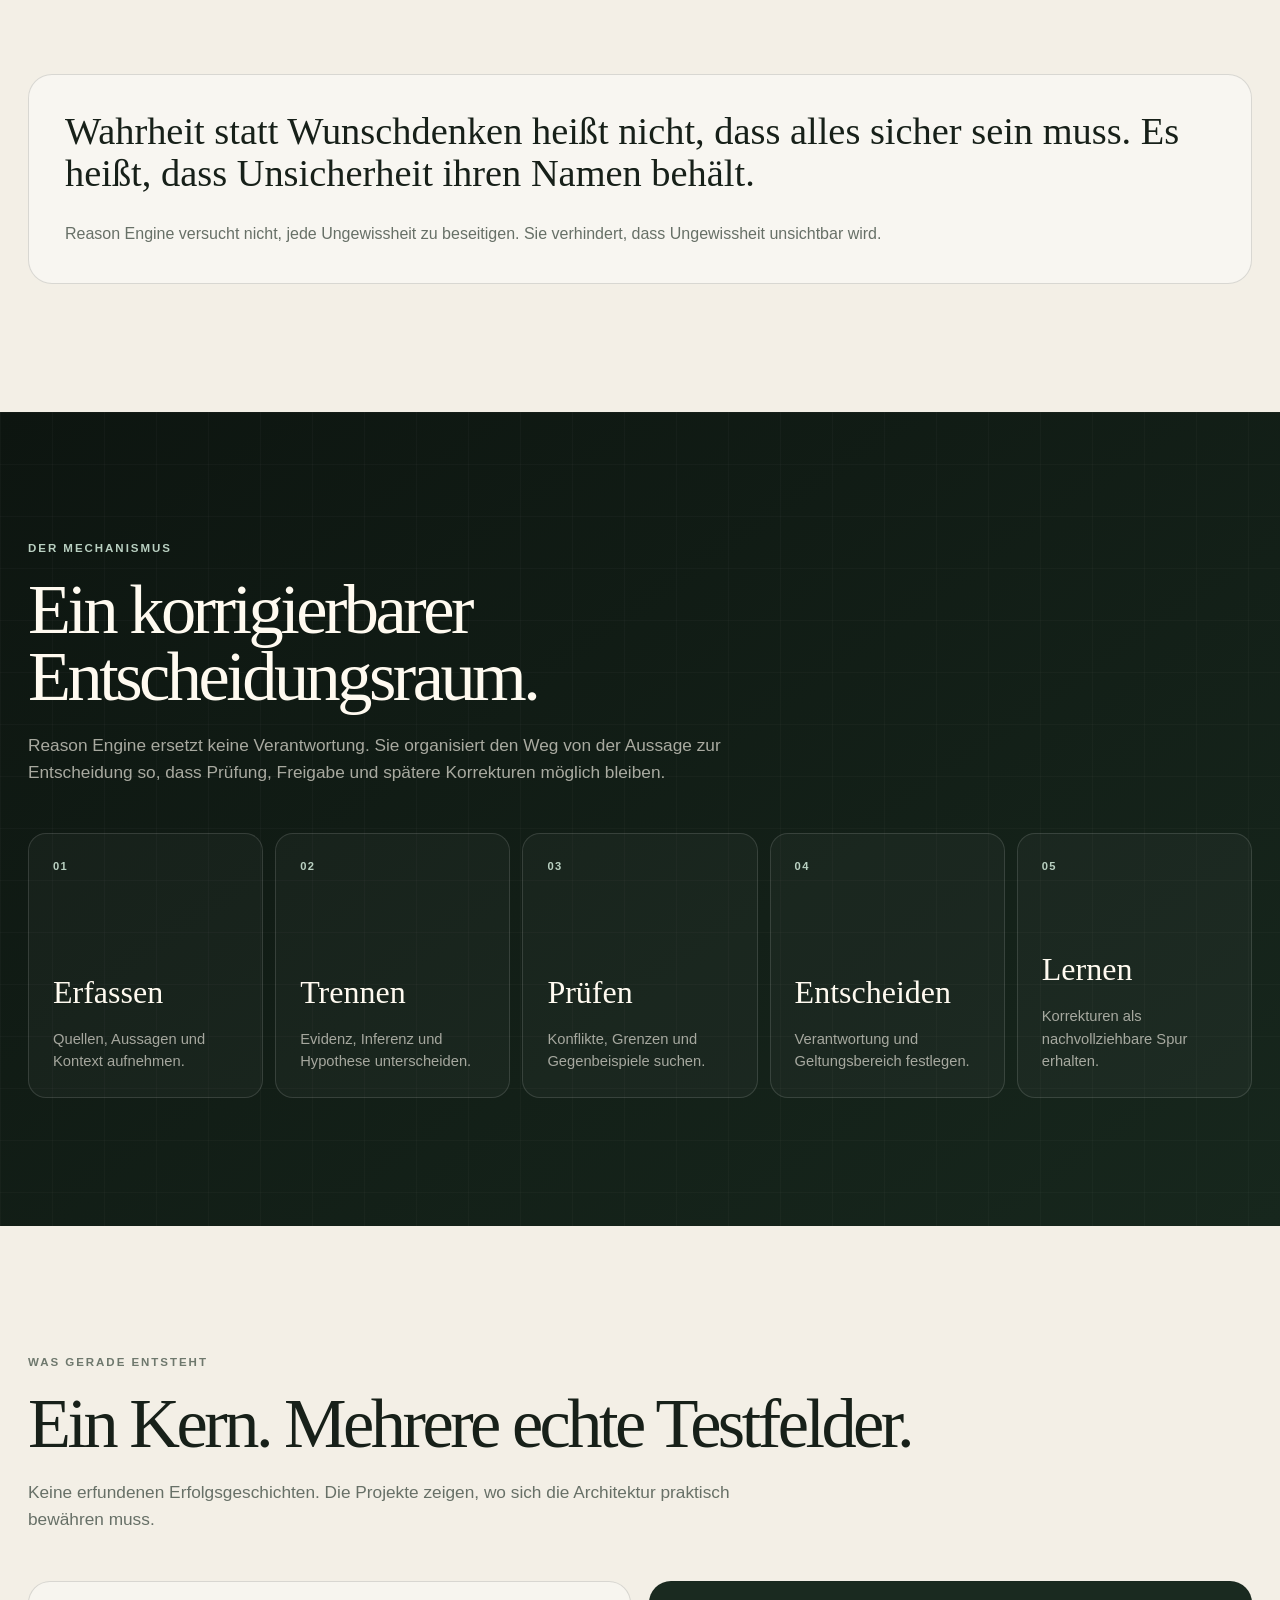
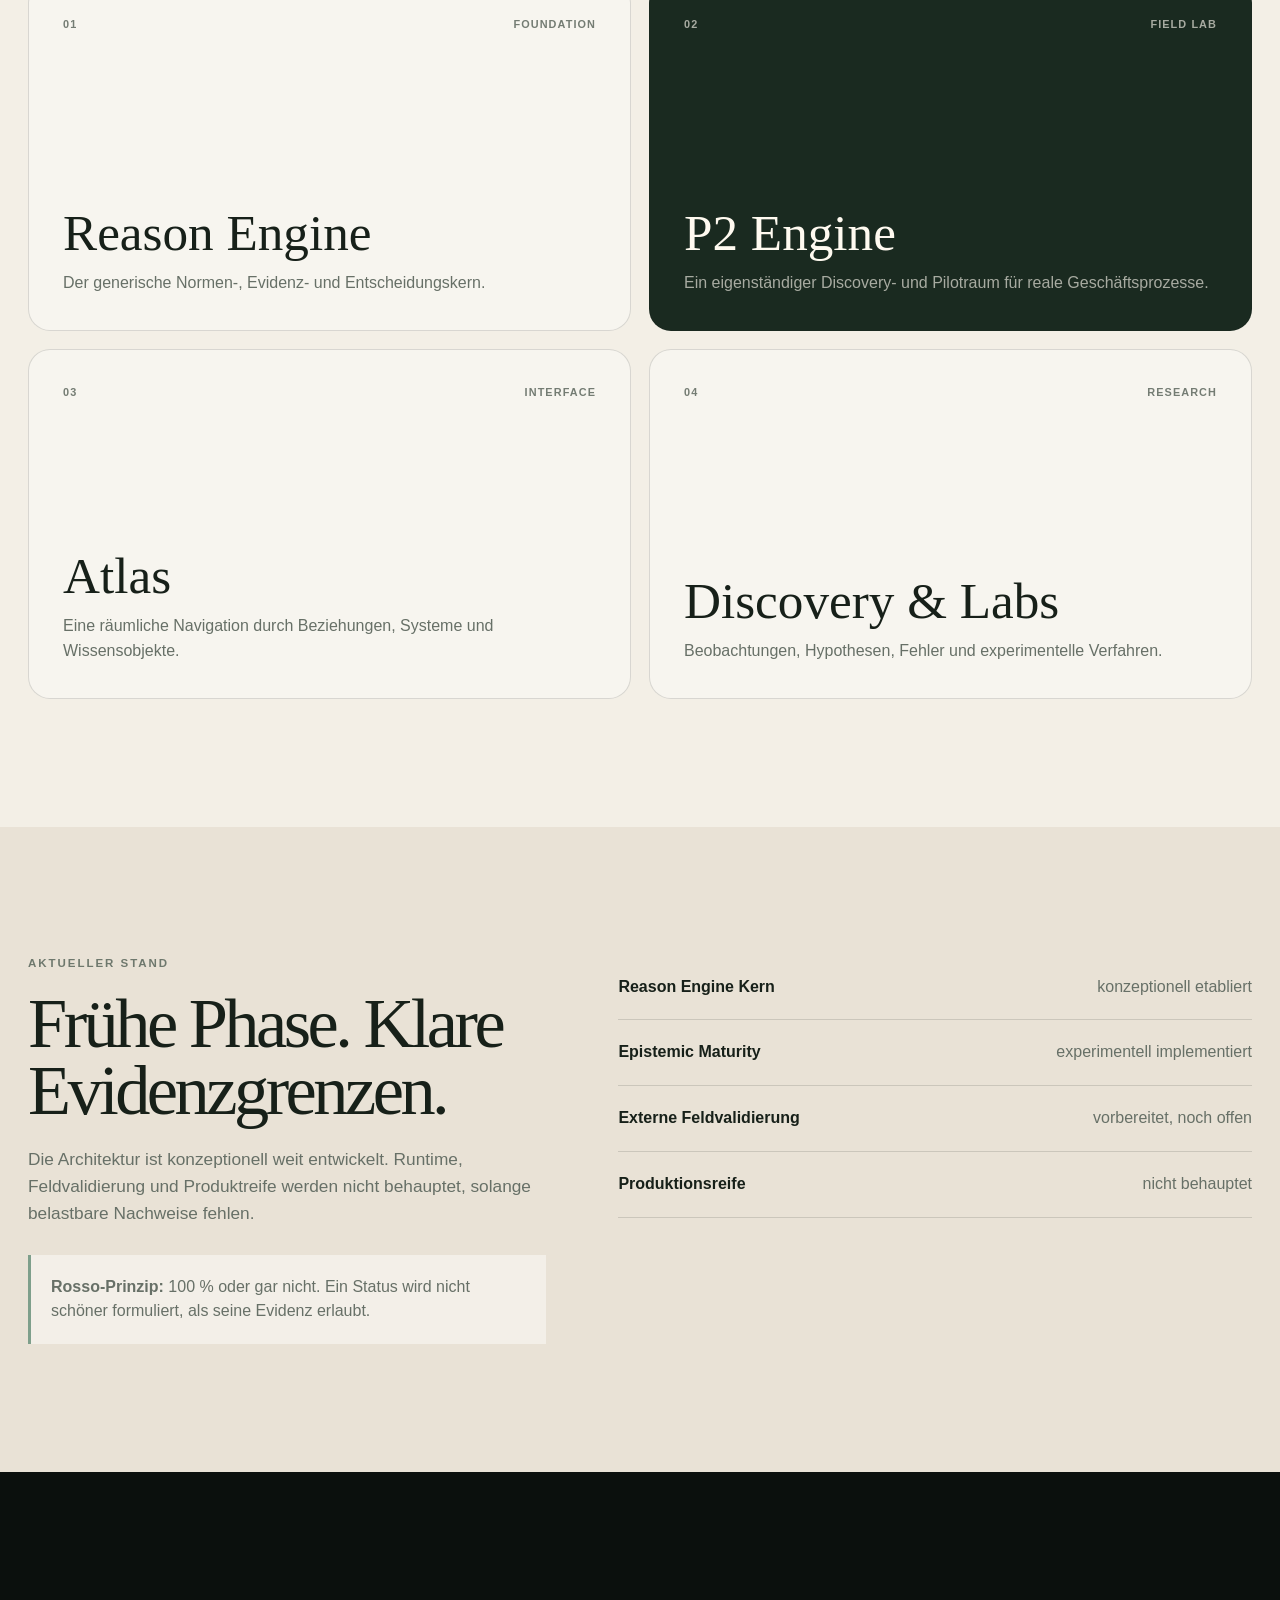
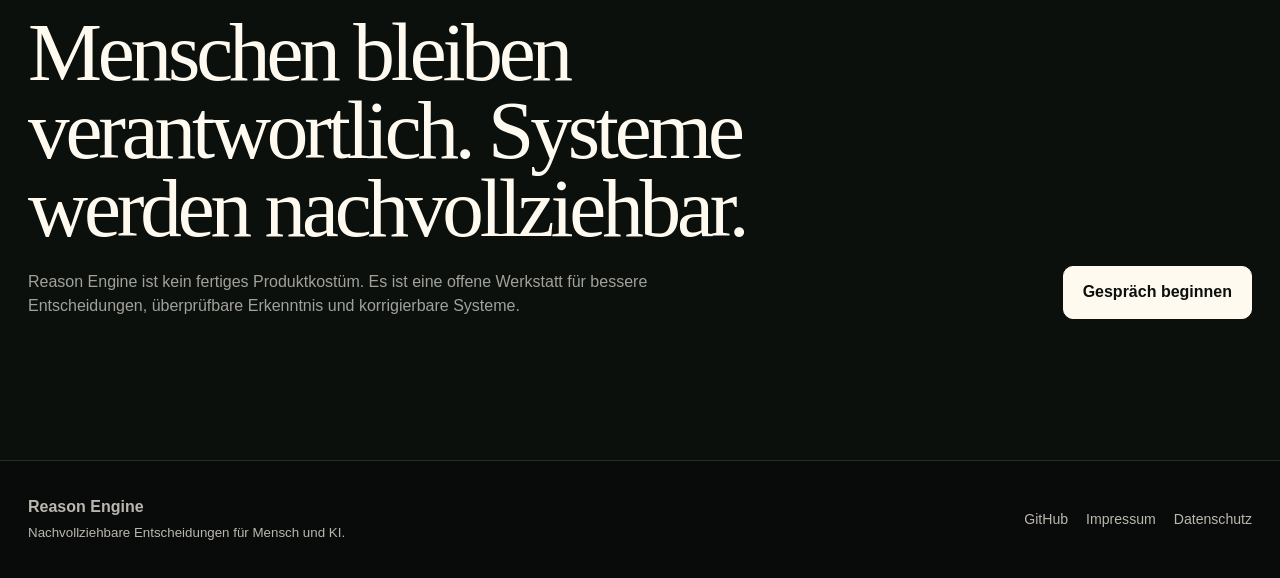
==== commit 1444d500: "Rebuild Reason Engine homepage to Rosso presentation standard" ====
--- a/index.html
+++ b/index.html
@@ -3,22 +3,130 @@
 <head>
 <meta charset="utf-8">
 <meta name="viewport" content="width=device-width,initial-scale=1">
-<meta name="description" content="Reason Engine macht Evidenz, Annahmen, Unsicherheit und Verantwortung in komplexen Entscheidungen sichtbar.">
-<meta name="theme-color" content="#101813">
-<title>Reason Engine · Nachvollziehbar entscheiden</title>
+<meta name="description" content="Reason Engine macht Quellen, Annahmen, Unsicherheit, Verantwortung und Korrekturen in komplexen Entscheidungen sichtbar.">
+<meta name="theme-color" content="#0b100d">
+<meta name="robots" content="noindex,nofollow">
+<title>Reason Engine · Denken wird sichtbar</title>
 <style>
-:root{--bg:#f3efe6;--ink:#1b211c;--muted:#687067;--dark:#101813;--dark2:#1b2a21;--cream:#fffaf0;--sage:#b9ceb9;--line:rgba(27,33,28,.15);--shell:min(1180px,calc(100vw - 48px));font-family:-apple-system,BlinkMacSystemFont,"Segoe UI",sans-serif}*{box-sizing:border-box}html{scroll-behavior:smooth}body{margin:0;background:var(--bg);color:var(--ink);line-height:1.55}a{color:inherit}header{position:sticky;top:0;z-index:20;background:rgba(16,24,19,.94);color:var(--cream);backdrop-filter:blur(16px);border-bottom:1px solid rgba(255,255,255,.1)}.nav{width:var(--shell);min-height:70px;margin:auto;display:flex;align-items:center;justify-content:space-between;gap:24px}.brand{font-family:Georgia,serif;font-size:1.18rem;font-weight:700;text-decoration:none}.navlinks{display:flex;gap:22px;align-items:center}.navlinks a{text-decoration:none;font-size:.9rem;font-weight:650}.cta{padding:10px 15px;border:1px solid currentColor;border-radius:999px}.hero{position:relative;overflow:hidden;color:var(--cream);background:radial-gradient(circle at 78% 23%,rgba(142,183,160,.23),transparent 26%),radial-gradient(circle at 68% 70%,rgba(191,151,99,.11),transparent 24%),linear-gradient(135deg,#0b100d 0%,#14241a 54%,#0d1510 100%)}.hero:before{content:"";position:absolute;inset:-20%;background:linear-gradient(115deg,transparent 35%,rgba(255,255,255,.035) 36%,transparent 37%),linear-gradient(25deg,transparent 52%,rgba(185,206,185,.045) 53%,transparent 54%);transform:rotate(-4deg);pointer-events:none}.hero:after{content:"";position:absolute;width:42vw;height:42vw;right:-12vw;top:10vh;border:1px solid rgba(185,206,185,.18);border-radius:50%;box-shadow:0 0 0 8vw rgba(185,206,185,.025),0 0 0 16vw rgba(185,206,185,.018);pointer-events:none}.hero-inner{position:relative;z-index:2;width:var(--shell);min-height:78vh;margin:auto;padding:96px 0 76px;display:flex;align-items:flex-end}.hero-copy{max-width:790px}.kicker{font-size:.73rem;letter-spacing:.17em;text-transform:uppercase;font-weight:800;color:var(--sage)}h1,h2,h3{font-family:Georgia,"Times New Roman",serif;font-weight:400;letter-spacing:-.03em}h1{font-size:clamp(4rem,8vw,8rem);line-height:.91;margin:18px 0 26px}h2{font-size:clamp(2.3rem,5vw,4.6rem);line-height:1.02;margin:10px 0 22px}.lead{font-size:clamp(1.08rem,1.7vw,1.3rem);max-width:690px;color:rgba(255,250,240,.86)}.buttons{display:flex;flex-wrap:wrap;gap:12px;margin-top:30px}.button{display:inline-flex;padding:13px 18px;border-radius:10px;text-decoration:none;font-weight:750;border:1px solid rgba(255,255,255,.42);background:rgba(255,255,255,.04)}.button.primary{background:var(--cream);color:var(--dark)}section{padding:88px 0}.shell{width:var(--shell);margin:auto}.section-head{max-width:850px;margin-bottom:42px}.section-head p{font-size:1.08rem;color:var(--muted)}.grid-3{display:grid;grid-template-columns:repeat(3,1fr);gap:18px}.card{padding:28px;border:1px solid var(--line);border-radius:18px;background:rgba(255,255,255,.48)}.card .num{font-size:.72rem;letter-spacing:.12em;font-weight:800;color:#7b654d}.card h3{font-size:1.9rem;margin:42px 0 12px}.card p{color:var(--muted);margin:0}.dark{position:relative;overflow:hidden;color:var(--cream);background:radial-gradient(circle at 15% 20%,rgba(145,183,162,.16),transparent 22%),radial-gradient(circle at 90% 80%,rgba(196,159,112,.08),transparent 26%),linear-gradient(145deg,#101813,#18271e)}.dark:after{content:"";position:absolute;inset:0;background-image:linear-gradient(rgba(255,255,255,.025) 1px,transparent 1px),linear-gradient(90deg,rgba(255,255,255,.025) 1px,transparent 1px);background-size:48px 48px;mask-image:linear-gradient(to bottom,rgba(0,0,0,.8),transparent)}.dark .shell{position:relative;z-index:1}.dark .section-head p{color:rgba(255,250,240,.72)}.flow{display:grid;grid-template-columns:repeat(5,1fr);gap:12px}.step{padding:22px;border:1px solid rgba(255,255,255,.15);border-radius:16px;background:rgba(255,255,255,.035)}.step span{font-size:.72rem;color:var(--sage);font-weight:800}.step h3{font-family:inherit;font-size:1rem;font-weight:800;letter-spacing:0;margin:35px 0 8px}.step p{font-size:.9rem;color:rgba(255,250,240,.68);margin:0}.projects{display:grid;grid-template-columns:repeat(2,1fr);gap:18px}.project{min-height:260px;padding:30px;border-radius:20px;border:1px solid var(--line);display:flex;flex-direction:column;justify-content:flex-end}.project h3{font-size:2.2rem;margin:0 0 10px}.project p{margin:0;color:var(--muted)}.project:nth-child(2){background:var(--dark2);color:var(--cream)}.project:nth-child(2) p{color:rgba(255,250,240,.65)}.status{display:grid;grid-template-columns:1fr 1fr;gap:50px;align-items:start}.status-list{margin:0}.status-list div{display:flex;justify-content:space-between;gap:20px;padding:16px 0;border-bottom:1px solid var(--line)}.status-list dt{font-weight:750}.status-list dd{margin:0;color:var(--muted);text-align:right}footer{padding:32px 0;border-top:1px solid var(--line)}.footer{width:var(--shell);margin:auto;display:flex;justify-content:space-between;gap:30px;align-items:center}.footer-links{display:flex;gap:18px}.footer-links a{text-decoration:none;font-size:.9rem}@media(max-width:850px){.navlinks a:not(.cta){display:none}.status{grid-template-columns:1fr}.grid-3,.projects,.flow{grid-template-columns:1fr}.card h3{margin-top:18px}.footer{align-items:flex-start;flex-direction:column}.hero-inner{min-height:72vh;padding:72px 0 58px}.hero:after{width:70vw;height:70vw;right:-28vw}}@media(max-width:520px){:root{--shell:min(100% - 28px,1180px)}h1{font-size:3.55rem}.nav{min-height:62px}.cta{padding:8px 11px}section{padding:64px 0}}
+:root{
+  --ink:#172019;--muted:#677067;--paper:#f3efe6;--paper2:#e9e2d6;--night:#0b100d;--night2:#122018;
+  --cream:#fffaf0;--sage:#b9d0c1;--sand:#d9b98f;--line:rgba(23,32,25,.14);--line-light:rgba(255,250,240,.14);
+  --shell:min(1240px,calc(100vw - 56px));--serif:Georgia,"Times New Roman",serif;--sans:-apple-system,BlinkMacSystemFont,"Segoe UI",sans-serif;
+}
+*{box-sizing:border-box}html{scroll-behavior:smooth}body{margin:0;background:var(--paper);color:var(--ink);font-family:var(--sans);line-height:1.55;text-rendering:optimizeLegibility}a{color:inherit}img{display:block;max-width:100%}
+.skip{position:fixed;left:16px;top:12px;z-index:100;padding:10px 14px;background:var(--cream);color:var(--night);transform:translateY(-180%);border-radius:999px}.skip:focus{transform:none}
+.site-header{position:fixed;inset:0 0 auto;z-index:50;color:var(--cream);border-bottom:1px solid transparent;transition:.2s ease}.site-header.scrolled{background:rgba(11,16,13,.88);backdrop-filter:blur(18px);border-color:var(--line-light)}
+.nav{width:var(--shell);min-height:76px;margin:auto;display:flex;align-items:center;justify-content:space-between;gap:24px}.brand{display:flex;align-items:center;gap:11px;text-decoration:none;font-family:var(--serif);font-size:1.05rem;letter-spacing:.01em}.brand-mark{width:28px;height:28px;border:1px solid rgba(255,255,255,.48);border-radius:50%;position:relative}.brand-mark:before,.brand-mark:after{content:"";position:absolute;inset:6px;border:1px solid rgba(255,255,255,.38);border-radius:50%}.brand-mark:after{inset:11px;background:var(--sage);border:0}
+.nav-links{display:flex;align-items:center;gap:24px}.nav-links a{text-decoration:none;font-size:.86rem;font-weight:650;opacity:.78}.nav-links a:hover{opacity:1}.nav-cta{padding:10px 15px;border:1px solid currentColor;border-radius:999px;opacity:1!important}
+.hero{position:relative;min-height:100svh;overflow:hidden;color:var(--cream);background:
+radial-gradient(circle at 78% 22%,rgba(153,198,173,.22),transparent 25%),
+radial-gradient(circle at 68% 78%,rgba(217,185,143,.10),transparent 24%),
+linear-gradient(135deg,#080c09 0%,#101b14 48%,#0c130f 100%)}
+.hero:before{content:"";position:absolute;inset:0;background-image:linear-gradient(rgba(255,255,255,.026) 1px,transparent 1px),linear-gradient(90deg,rgba(255,255,255,.026) 1px,transparent 1px);background-size:58px 58px;mask-image:linear-gradient(to bottom,rgba(0,0,0,.9),transparent 90%)}
+.hero:after{content:"";position:absolute;width:64vw;height:64vw;right:-24vw;top:-2vw;border:1px solid rgba(185,208,193,.17);border-radius:50%;box-shadow:0 0 0 8vw rgba(185,208,193,.024),0 0 0 16vw rgba(185,208,193,.014)}
+.hero-inner{position:relative;z-index:2;width:var(--shell);min-height:100svh;margin:auto;padding:128px 0 72px;display:grid;grid-template-columns:minmax(0,1.15fr) minmax(340px,.65fr);gap:72px;align-items:end}
+.eyebrow{margin:0 0 18px;color:var(--sage);font-size:.72rem;font-weight:800;letter-spacing:.17em;text-transform:uppercase}.hero h1,.section-title{font-family:var(--serif);font-weight:400;letter-spacing:-.05em}.hero h1{max-width:920px;margin:0 0 28px;font-size:clamp(4.5rem,8.8vw,9rem);line-height:.88}.hero-lead{max-width:760px;margin:0;color:rgba(255,250,240,.84);font-size:clamp(1.15rem,1.8vw,1.45rem)}
+.actions{display:flex;flex-wrap:wrap;gap:12px;margin-top:32px}.button{min-height:50px;padding:13px 19px;display:inline-flex;align-items:center;justify-content:center;border:1px solid rgba(255,255,255,.36);border-radius:10px;text-decoration:none;font-weight:750;background:rgba(255,255,255,.035)}.button.primary{background:var(--cream);color:var(--night);border-color:var(--cream)}
+.hero-note{margin:20px 0 0;color:rgba(255,250,240,.43);font-size:.78rem}
+.signal{align-self:end;padding:24px;border:1px solid rgba(255,255,255,.13);border-radius:22px;background:rgba(10,17,12,.58);backdrop-filter:blur(14px);box-shadow:0 30px 90px rgba(0,0,0,.25)}.signal-head{display:flex;justify-content:space-between;gap:18px;padding-bottom:16px;border-bottom:1px solid var(--line-light);font-size:.66rem;font-weight:800;letter-spacing:.12em;color:rgba(255,255,255,.42)}.signal-row{display:grid;grid-template-columns:105px 1fr;gap:16px;padding:17px 0;border-bottom:1px solid var(--line-light)}.signal-row:last-child{border:0}.signal-row b{font-size:.67rem;letter-spacing:.1em}.signal-row p{margin:0;color:rgba(255,250,240,.7);font-size:.9rem}
+.section{padding:clamp(90px,10vw,145px) 0}.shell{width:var(--shell);margin:auto}.section-head{max-width:900px;margin-bottom:48px}.section-title{margin:0 0 22px;font-size:clamp(3rem,5.5vw,5.8rem);line-height:.95}.section-copy{max-width:760px;margin:0;color:var(--muted);font-size:1.08rem}
+.problem-grid{display:grid;grid-template-columns:1.15fr .85fr;gap:64px;align-items:start}.problem-list{margin:0;padding:0;list-style:none;border-top:1px solid var(--line)}.problem-list li{display:grid;grid-template-columns:52px 1fr;gap:18px;padding:22px 0;border-bottom:1px solid var(--line)}.problem-list span{color:#83684c;font-size:.72rem;font-weight:800;letter-spacing:.1em}.problem-list strong{display:block;margin-bottom:5px;font-family:var(--serif);font-size:1.45rem;font-weight:400}.problem-list p{margin:0;color:var(--muted)}
+.quote-card{padding:36px;border:1px solid var(--line);border-radius:24px;background:rgba(255,255,255,.45)}.quote-card blockquote{margin:0 0 28px;font-family:var(--serif);font-size:clamp(1.7rem,3vw,3rem);line-height:1.08}.quote-card p{margin:0;color:var(--muted)}
+.dark-section{position:relative;overflow:hidden;color:var(--cream);background:linear-gradient(145deg,#0d1510,#17271d)}.dark-section:before{content:"";position:absolute;inset:0;background-image:linear-gradient(rgba(255,255,255,.022) 1px,transparent 1px),linear-gradient(90deg,rgba(255,255,255,.022) 1px,transparent 1px);background-size:52px 52px}.dark-section .shell{position:relative;z-index:1}.dark-section .section-copy{color:rgba(255,250,240,.64)}
+.flow{display:grid;grid-template-columns:repeat(5,1fr);gap:12px}.step{min-height:265px;padding:24px;border:1px solid rgba(255,255,255,.13);border-radius:18px;background:rgba(255,255,255,.03);display:flex;flex-direction:column}.step-num{color:var(--sage);font-size:.7rem;font-weight:800;letter-spacing:.12em}.step h3{margin:auto 0 10px;font-family:var(--serif);font-size:2rem;font-weight:400}.step p{margin:0;color:rgba(255,250,240,.61);font-size:.92rem}
+.projects{display:grid;grid-template-columns:repeat(2,1fr);gap:18px}.project{min-height:350px;padding:34px;border:1px solid var(--line);border-radius:22px;display:flex;flex-direction:column;background:rgba(255,255,255,.38)}.project-meta{display:flex;justify-content:space-between;gap:20px;color:#747c73;font-size:.68rem;font-weight:800;letter-spacing:.1em}.project h3{margin:auto 0 14px;font-family:var(--serif);font-size:clamp(2.4rem,4vw,4.2rem);line-height:.96;font-weight:400}.project p{max-width:560px;margin:0;color:var(--muted)}.project.featured{color:var(--cream);background:#1a2a20}.project.featured .project-meta,.project.featured p{color:rgba(255,250,240,.62)}
+.status-wrap{display:grid;grid-template-columns:.9fr 1.1fr;gap:72px;align-items:start}.status-list{margin:0}.status-list div{display:grid;grid-template-columns:1fr auto;gap:24px;padding:20px 0;border-bottom:1px solid var(--line)}.status-list dt{font-weight:750}.status-list dd{margin:0;color:var(--muted);text-align:right}.status-note{margin-top:28px;padding:20px;border-left:3px solid #7e9f8b;background:rgba(255,255,255,.42);color:var(--muted)}
+.closing{padding:clamp(90px,11vw,160px) 0;color:var(--cream);background:#0b100d}.closing-inner{width:var(--shell);margin:auto;display:grid;grid-template-columns:1fr auto;gap:48px;align-items:end}.closing h2{max-width:900px;margin:0;font-family:var(--serif);font-size:clamp(3.3rem,6.5vw,7rem);line-height:.94;font-weight:400;letter-spacing:-.05em}.closing p{max-width:620px;margin:22px 0 0;color:rgba(255,250,240,.62)}
+footer{padding:34px 0;background:#080b09;color:rgba(255,250,240,.72);border-top:1px solid var(--line-light)}.footer{width:var(--shell);margin:auto;display:flex;align-items:center;justify-content:space-between;gap:30px}.footer-links{display:flex;gap:18px}.footer a{text-decoration:none;font-size:.88rem}
+@media(max-width:1050px){.hero-inner{grid-template-columns:1fr;min-height:92svh}.signal{display:none}.problem-grid,.status-wrap{grid-template-columns:1fr}.flow{grid-template-columns:repeat(2,1fr)}.closing-inner{grid-template-columns:1fr}}
+@media(max-width:760px){:root{--shell:min(100% - 30px,1240px)}.nav-links a:not(.nav-cta){display:none}.hero-inner{padding-top:104px}.hero h1{font-size:clamp(3.8rem,17vw,6rem)}.section-title{font-size:clamp(2.7rem,12vw,4.4rem)}.flow,.projects{grid-template-columns:1fr}.step{min-height:220px}.closing h2{font-size:clamp(3rem,13vw,5rem)}.footer{align-items:flex-start;flex-direction:column}}
+@media(prefers-reduced-motion:reduce){html{scroll-behavior:auto}.site-header{transition:none}}
 </style>
 </head>
 <body>
-<header><nav class="nav"><a class="brand" href="#top">Reason Engine</a><div class="navlinks"><a href="#warum">Warum</a><a href="#prozess">Prozess</a><a href="#projekte">Projekte</a><a href="#status">Status</a><a class="cta" href="mailto:ohno5001@gmail.com?subject=Reason%20Engine">Kontakt</a></div></nav></header>
-<main>
-<section class="hero" id="top"><div class="hero-inner"><div class="hero-copy"><div class="kicker">Offene Architektur für Mensch und KI</div><h1>Denken wird sichtbar.</h1><p class="lead">Reason Engine macht Quellen, Annahmen, Unsicherheit, Verantwortung und Korrekturen in komplexen Entscheidungen nachvollziehbar.</p><div class="buttons"><a class="button primary" href="#prozess">So funktioniert es</a><a class="button" href="#status">Was bereits real ist</a></div></div></div></section>
-<section id="warum"><div class="shell"><div class="section-head"><div class="kicker" style="color:#6c735f">Das Problem</div><h2>Antworten sind schnell. Begründungen verschwinden.</h2><p>Wissen liegt in Gesprächen, Dokumenten, Tabellen, Köpfen und Software. KI erzeugt daraus flüssige Antworten. Doch oft bleibt unsichtbar, welche Aussage belegt, welche nur abgeleitet und welche noch offen ist.</p></div><div class="grid-3"><article class="card"><div class="num">01 · EVIDENZ</div><h3>Quellen trennen</h3><p>Beobachtung, Erinnerung, Vermutung und Entscheidung erhalten unterschiedliche Rollen.</p></article><article class="card"><div class="num">02 · UNSICHERHEIT</div><h3>Grenzen zeigen</h3><p>Das System simuliert keine Gewissheit, wo die Evidenz noch Lücken hat.</p></article><article class="card"><div class="num">03 · VERANTWORTUNG</div><h3>Menschen im System halten</h3><p>Prüfung, Freigabe und Korrektur bleiben sichtbar einer verantwortlichen Rolle zugeordnet.</p></article></div></div></section>
-<section class="dark" id="prozess"><div class="shell"><div class="section-head"><div class="kicker">Der Mechanismus</div><h2>Ein korrigierbarer Entscheidungsraum.</h2><p>Reason Engine ersetzt keine Verantwortung. Sie organisiert den Weg von der Aussage zur Entscheidung so, dass spätere Korrekturen möglich bleiben.</p></div><div class="flow"><article class="step"><span>01</span><h3>Erfassen</h3><p>Quellen, Aussagen und Kontext aufnehmen.</p></article><article class="step"><span>02</span><h3>Trennen</h3><p>Evidenz, Inferenz und Hypothese unterscheiden.</p></article><article class="step"><span>03</span><h3>Prüfen</h3><p>Konflikte, Grenzen und Gegenbeispiele suchen.</p></article><article class="step"><span>04</span><h3>Entscheiden</h3><p>Verantwortung und Geltungsbereich festlegen.</p></article><article class="step"><span>05</span><h3>Lernen</h3><p>Korrekturen als nachvollziehbare Spur erhalten.</p></article></div></div></section>
-<section id="projekte"><div class="shell"><div class="section-head"><div class="kicker" style="color:#6c735f">Was gerade entsteht</div><h2>Ein Kern. Mehrere echte Testfelder.</h2><p>Keine erfundenen Erfolgsgeschichten. Die Projekte zeigen, wo sich die Architektur praktisch bewähren muss.</p></div><div class="projects"><article class="project"><h3>Reason Engine</h3><p>Der generische Normen-, Evidenz- und Entscheidungskern.</p></article><article class="project"><h3>P2 Engine</h3><p>Ein eigenständiger Discovery- und Pilotraum für Prozesse im Landmaschinenhandel.</p></article><article class="project"><h3>Atlas</h3><p>Eine räumliche Navigation durch Beziehungen, Systeme und Wissensobjekte.</p></article><article class="project"><h3>Discovery & Labs</h3><p>Beobachtungen, Hypothesen, Fehler und experimentelle Verfahren.</p></article></div></div></section>
-<section id="status"><div class="shell status"><div><div class="kicker" style="color:#6c735f">Aktueller Stand</div><h2>Frühe Phase. Klare Evidenzgrenzen.</h2><p>Die Architektur ist konzeptionell weit entwickelt. Runtime, Feldvalidierung und Produktreife werden nicht behauptet, solange belastbare Nachweise fehlen.</p></div><dl class="status-list"><div><dt>Reason Engine Kern</dt><dd>konzeptionell etabliert</dd></div><div><dt>Epistemic Maturity</dt><dd>experimentell implementiert</dd></div><div><dt>Externe Feldvalidierung</dt><dd>vorbereitet, noch offen</dd></div><div><dt>Produktionsreife</dt><dd>nicht behauptet</dd></div></dl></div></section>
+<a class="skip" href="#main">Zum Inhalt springen</a>
+<header class="site-header" id="header">
+  <nav class="nav" aria-label="Hauptnavigation">
+    <a class="brand" href="#top"><span class="brand-mark" aria-hidden="true"></span><span>Reason Engine</span></a>
+    <div class="nav-links"><a href="#warum">Warum</a><a href="#prozess">Prozess</a><a href="#projekte">Projekte</a><a href="#status">Status</a><a class="nav-cta" href="mailto:ohno5001@gmail.com?subject=Reason%20Engine">Kontakt</a></div>
+  </nav>
+</header>
+<main id="main">
+<section class="hero" id="top">
+  <div class="hero-inner">
+    <div>
+      <p class="eyebrow">Offene Architektur für Mensch und KI</p>
+      <h1>Denken wird sichtbar.</h1>
+      <p class="hero-lead">Reason Engine macht Quellen, Annahmen, Unsicherheit, Verantwortung und Korrekturen in komplexen Entscheidungen nachvollziehbar.</p>
+      <div class="actions"><a class="button primary" href="#prozess">So funktioniert es</a><a class="button" href="#status">Was bereits real ist</a></div>
+      <p class="hero-note">Frühe Entwicklungsphase. Keine Wunderbehauptung. Keine Produktionsreife ohne Evidenz.</p>
+    </div>
+    <aside class="signal" aria-label="Beispiel eines prüfbaren Entscheidungsraums">
+      <div class="signal-head"><span>ENTSCHEIDUNGSRAUM</span><span>PRÜFBARER STAND</span></div>
+      <div class="signal-row"><b>BEOBACHTET</b><p>Was wurde tatsächlich gesagt, gemessen oder dokumentiert?</p></div>
+      <div class="signal-row"><b>ABGELEITET</b><p>Welche Schlussfolgerung entsteht aus der Evidenz?</p></div>
+      <div class="signal-row"><b>OFFEN</b><p>Was bleibt ungeklärt, widersprüchlich oder ungeprüft?</p></div>
+      <div class="signal-row"><b>BESTÄTIGT</b><p>Was gilt, für wen und innerhalb welcher Grenzen?</p></div>
+    </aside>
+  </div>
+</section>
+<section class="section" id="warum">
+  <div class="shell problem-grid">
+    <div>
+      <p class="eyebrow" style="color:#6e786d">Das Problem</p>
+      <h2 class="section-title">Antworten sind schnell. Begründungen verschwinden.</h2>
+      <p class="section-copy">Wissen liegt in Gesprächen, Dokumenten, Tabellen, Köpfen und Software. KI erzeugt daraus flüssige Antworten. Doch oft bleibt unsichtbar, welche Aussage belegt, welche nur abgeleitet und welche noch offen ist.</p>
+    </div>
+    <ol class="problem-list">
+      <li><span>01</span><div><strong>Quellen verschwimmen</strong><p>Beobachtung, Erinnerung und Vermutung landen im selben Absatz.</p></div></li>
+      <li><span>02</span><div><strong>Unsicherheit verschwindet</strong><p>Flüssige Sprache klingt sicherer, als die Evidenz tatsächlich ist.</p></div></li>
+      <li><span>03</span><div><strong>Verantwortung zerfasert</strong><p>Prüfung, Freigabe und Korrektur bleiben ohne klare Rolle.</p></div></li>
+      <li><span>04</span><div><strong>Lernen wird überschrieben</strong><p>Neue Antworten ersetzen alte, statt den Erkenntnisweg zu verbessern.</p></div></li>
+    </ol>
+  </div>
+</section>
+<section class="section" style="padding-top:0">
+  <div class="shell quote-card"><blockquote>Wahrheit statt Wunschdenken heißt nicht, dass alles sicher sein muss. Es heißt, dass Unsicherheit ihren Namen behält.</blockquote><p>Reason Engine versucht nicht, jede Ungewissheit zu beseitigen. Sie verhindert, dass Ungewissheit unsichtbar wird.</p></div>
+</section>
+<section class="section dark-section" id="prozess">
+  <div class="shell">
+    <div class="section-head"><p class="eyebrow">Der Mechanismus</p><h2 class="section-title">Ein korrigierbarer Entscheidungsraum.</h2><p class="section-copy">Reason Engine ersetzt keine Verantwortung. Sie organisiert den Weg von der Aussage zur Entscheidung so, dass Prüfung, Freigabe und spätere Korrekturen möglich bleiben.</p></div>
+    <div class="flow">
+      <article class="step"><span class="step-num">01</span><h3>Erfassen</h3><p>Quellen, Aussagen und Kontext aufnehmen.</p></article>
+      <article class="step"><span class="step-num">02</span><h3>Trennen</h3><p>Evidenz, Inferenz und Hypothese unterscheiden.</p></article>
+      <article class="step"><span class="step-num">03</span><h3>Prüfen</h3><p>Konflikte, Grenzen und Gegenbeispiele suchen.</p></article>
+      <article class="step"><span class="step-num">04</span><h3>Entscheiden</h3><p>Verantwortung und Geltungsbereich festlegen.</p></article>
+      <article class="step"><span class="step-num">05</span><h3>Lernen</h3><p>Korrekturen als nachvollziehbare Spur erhalten.</p></article>
+    </div>
+  </div>
+</section>
+<section class="section" id="projekte">
+  <div class="shell">
+    <div class="section-head"><p class="eyebrow" style="color:#6e786d">Was gerade entsteht</p><h2 class="section-title">Ein Kern. Mehrere echte Testfelder.</h2><p class="section-copy">Keine erfundenen Erfolgsgeschichten. Die Projekte zeigen, wo sich die Architektur praktisch bewähren muss.</p></div>
+    <div class="projects">
+      <article class="project"><div class="project-meta"><span>01</span><span>FOUNDATION</span></div><h3>Reason Engine</h3><p>Der generische Normen-, Evidenz- und Entscheidungskern.</p></article>
+      <article class="project featured"><div class="project-meta"><span>02</span><span>FIELD LAB</span></div><h3>P2 Engine</h3><p>Ein eigenständiger Discovery- und Pilotraum für reale Geschäftsprozesse.</p></article>
+      <article class="project"><div class="project-meta"><span>03</span><span>INTERFACE</span></div><h3>Atlas</h3><p>Eine räumliche Navigation durch Beziehungen, Systeme und Wissensobjekte.</p></article>
+      <article class="project"><div class="project-meta"><span>04</span><span>RESEARCH</span></div><h3>Discovery & Labs</h3><p>Beobachtungen, Hypothesen, Fehler und experimentelle Verfahren.</p></article>
+    </div>
+  </div>
+</section>
+<section class="section" id="status" style="background:var(--paper2)">
+  <div class="shell status-wrap">
+    <div><p class="eyebrow" style="color:#6e786d">Aktueller Stand</p><h2 class="section-title">Frühe Phase. Klare Evidenzgrenzen.</h2><p class="section-copy">Die Architektur ist konzeptionell weit entwickelt. Runtime, Feldvalidierung und Produktreife werden nicht behauptet, solange belastbare Nachweise fehlen.</p><div class="status-note"><strong>Rosso-Prinzip:</strong> 100 % oder gar nicht. Ein Status wird nicht schöner formuliert, als seine Evidenz erlaubt.</div></div>
+    <dl class="status-list">
+      <div><dt>Reason Engine Kern</dt><dd>konzeptionell etabliert</dd></div>
+      <div><dt>Epistemic Maturity</dt><dd>experimentell implementiert</dd></div>
+      <div><dt>Externe Feldvalidierung</dt><dd>vorbereitet, noch offen</dd></div>
+      <div><dt>Produktionsreife</dt><dd>nicht behauptet</dd></div>
+    </dl>
+  </div>
+</section>
+<section class="closing">
+  <div class="closing-inner"><div><h2>Menschen bleiben verantwortlich. Systeme werden nachvollziehbar.</h2><p>Reason Engine ist kein fertiges Produktkostüm. Es ist eine offene Werkstatt für bessere Entscheidungen, überprüfbare Erkenntnis und korrigierbare Systeme.</p></div><a class="button primary" href="mailto:ohno5001@gmail.com?subject=Reason%20Engine">Gespräch beginnen</a></div>
+</section>
 </main>
-<footer><div class="footer"><div><strong>Reason Engine</strong><br><small>Nachvollziehbare Entscheidungen für Mensch und KI.</small></div><div class="footer-links"><a href="https://github.com/ans5000/reason-engine">GitHub</a><a href="impressum.html">Impressum</a><a href="datenschutz.html">Datenschutz</a></div></div></footer>
+<footer><div class="footer"><div><strong>Reason Engine</strong><br><small>Nachvollziehbare Entscheidungen für Mensch und KI.</small></div><div class="footer-links"><a href="https://github.com/ans5000/reason-engine" rel="noopener noreferrer">GitHub</a><a href="impressum.html">Impressum</a><a href="datenschutz.html">Datenschutz</a></div></div></footer>
+<script>const h=document.getElementById('header');const u=()=>h.classList.toggle('scrolled',scrollY>18);u();addEventListener('scroll',u,{passive:true});</script>
 </body>
 </html>
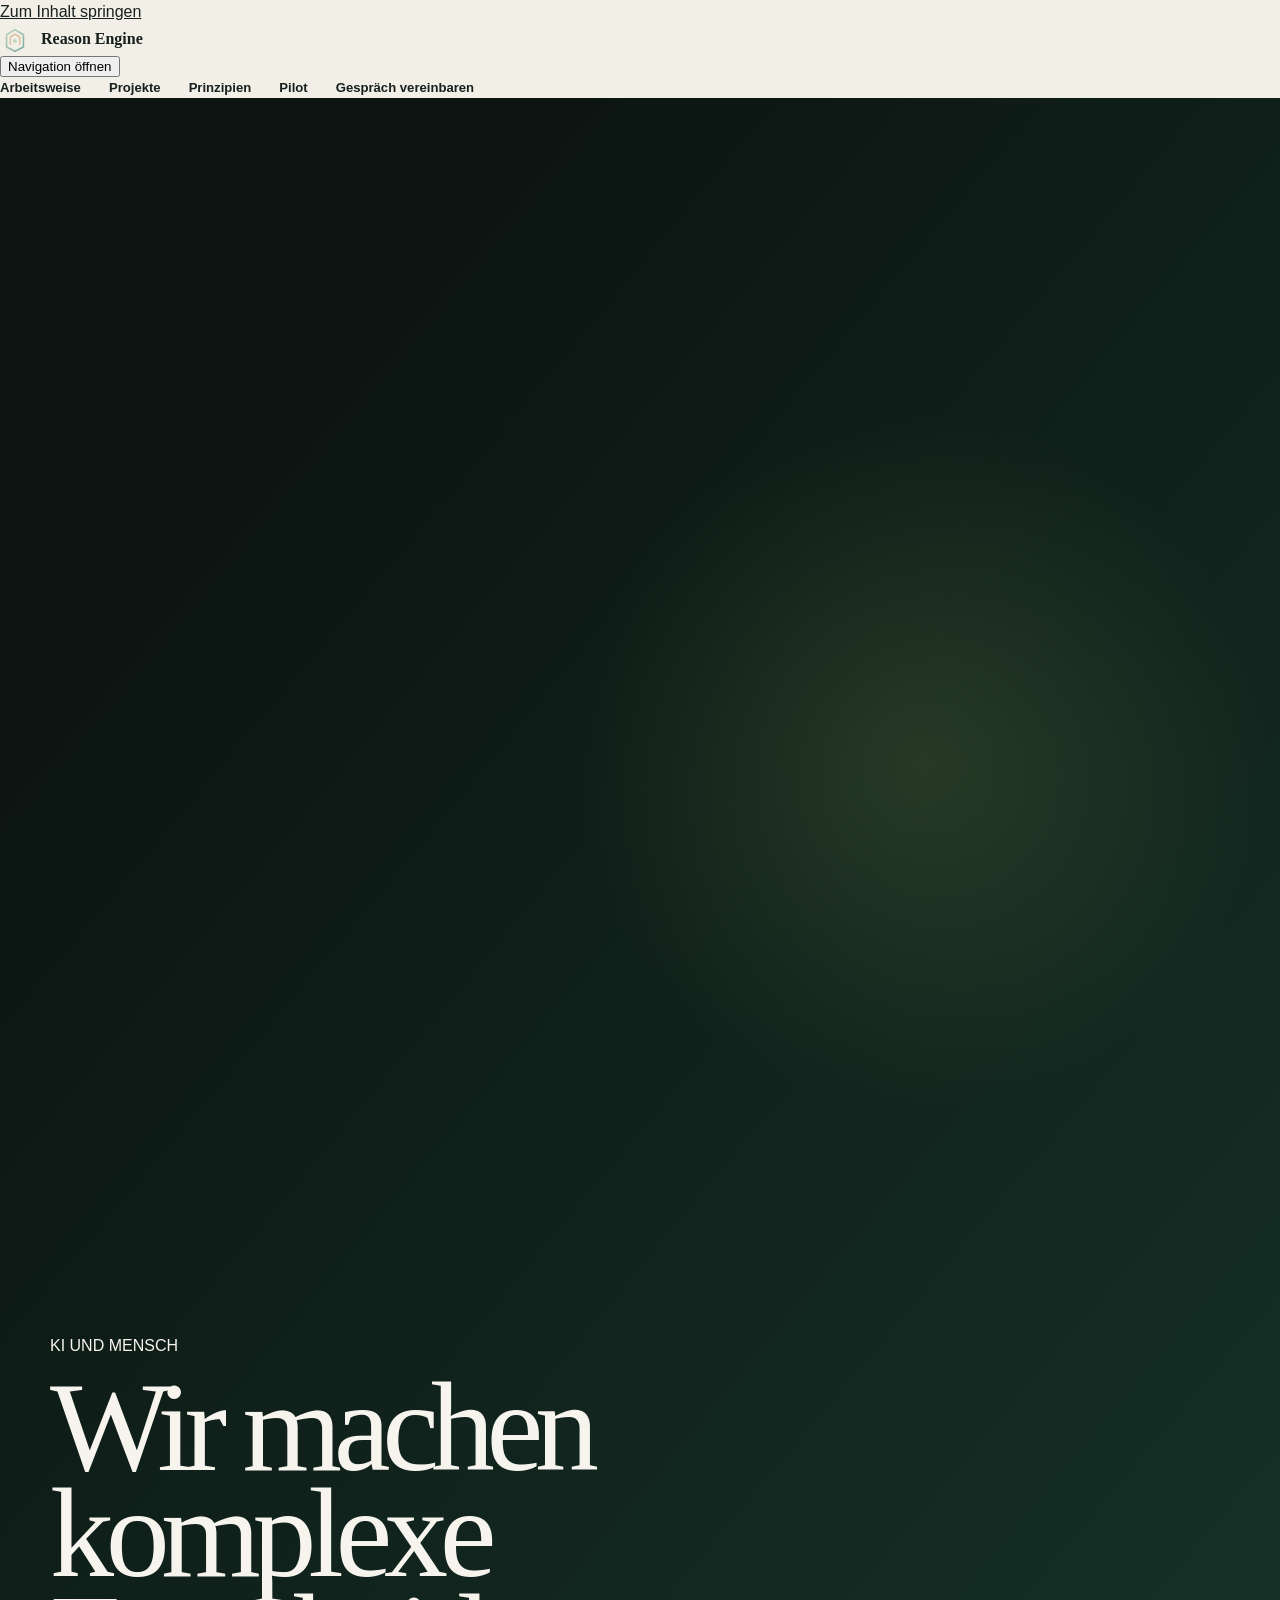
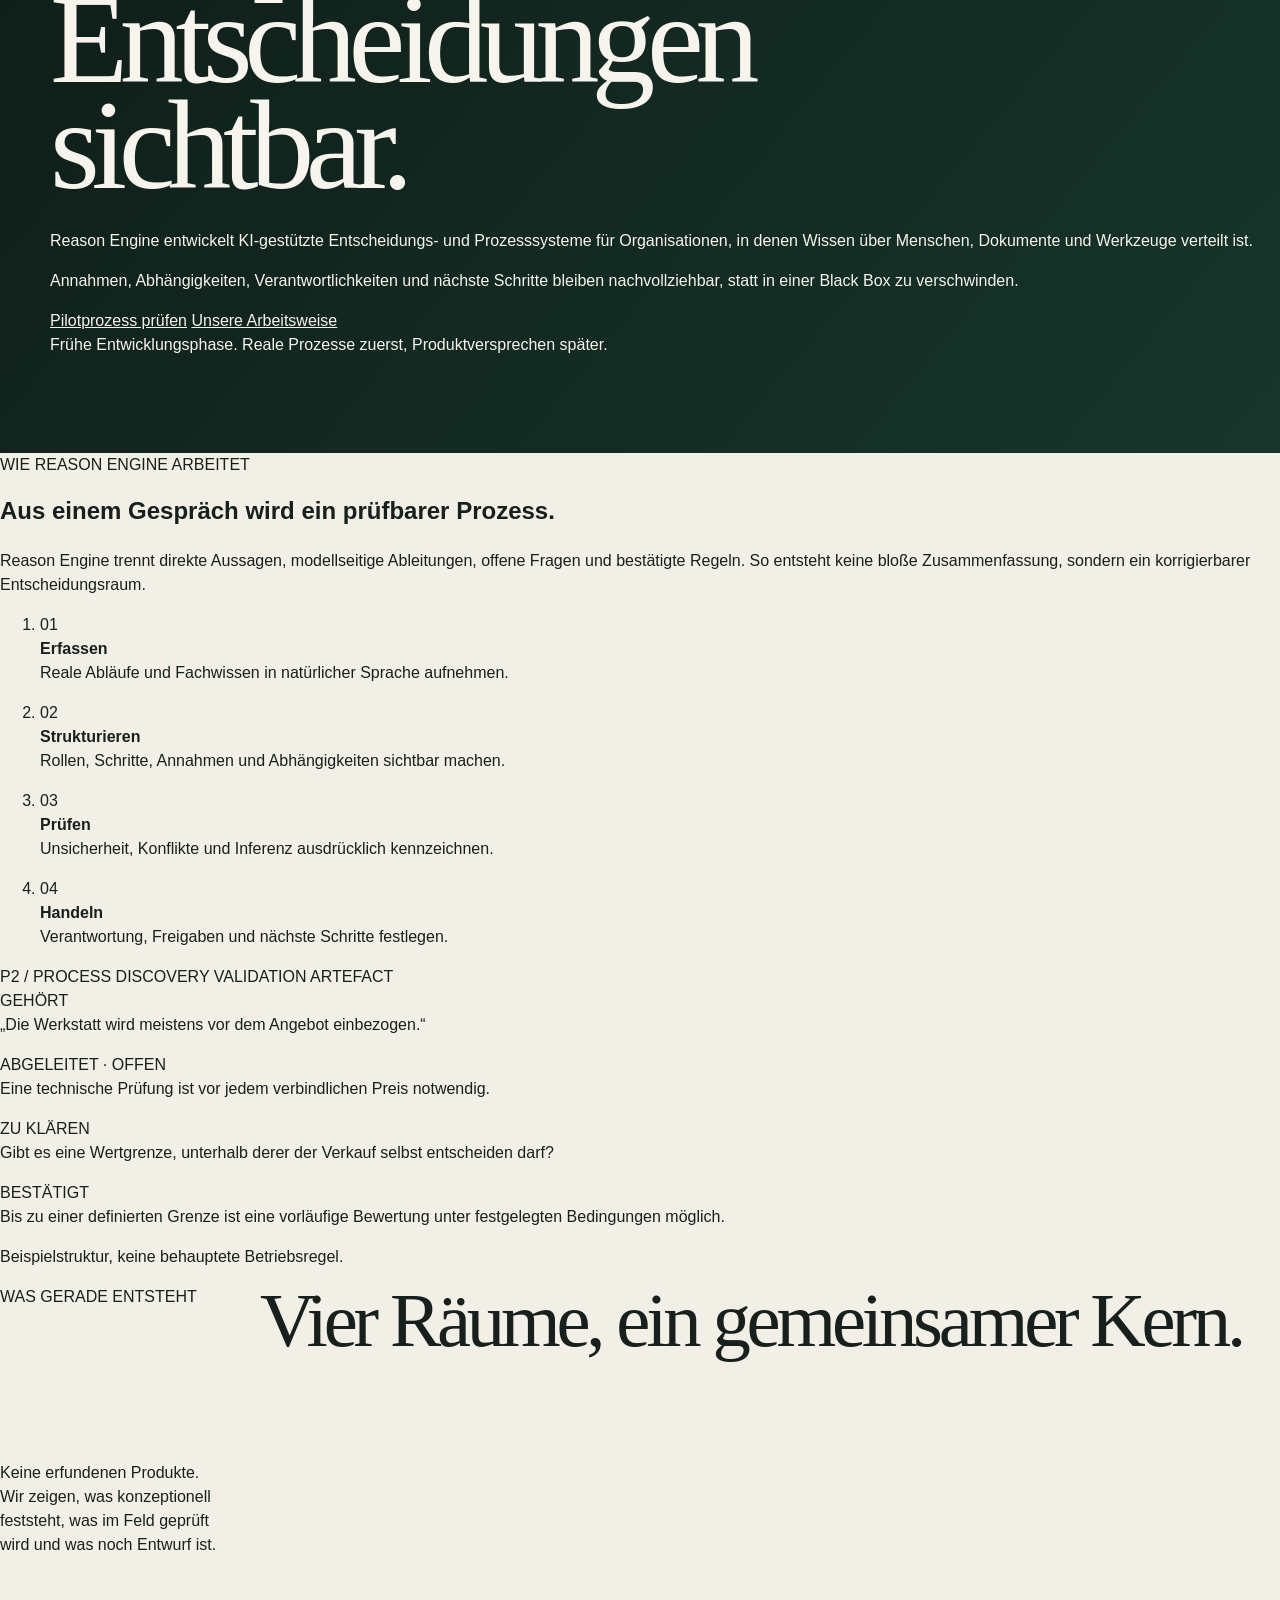
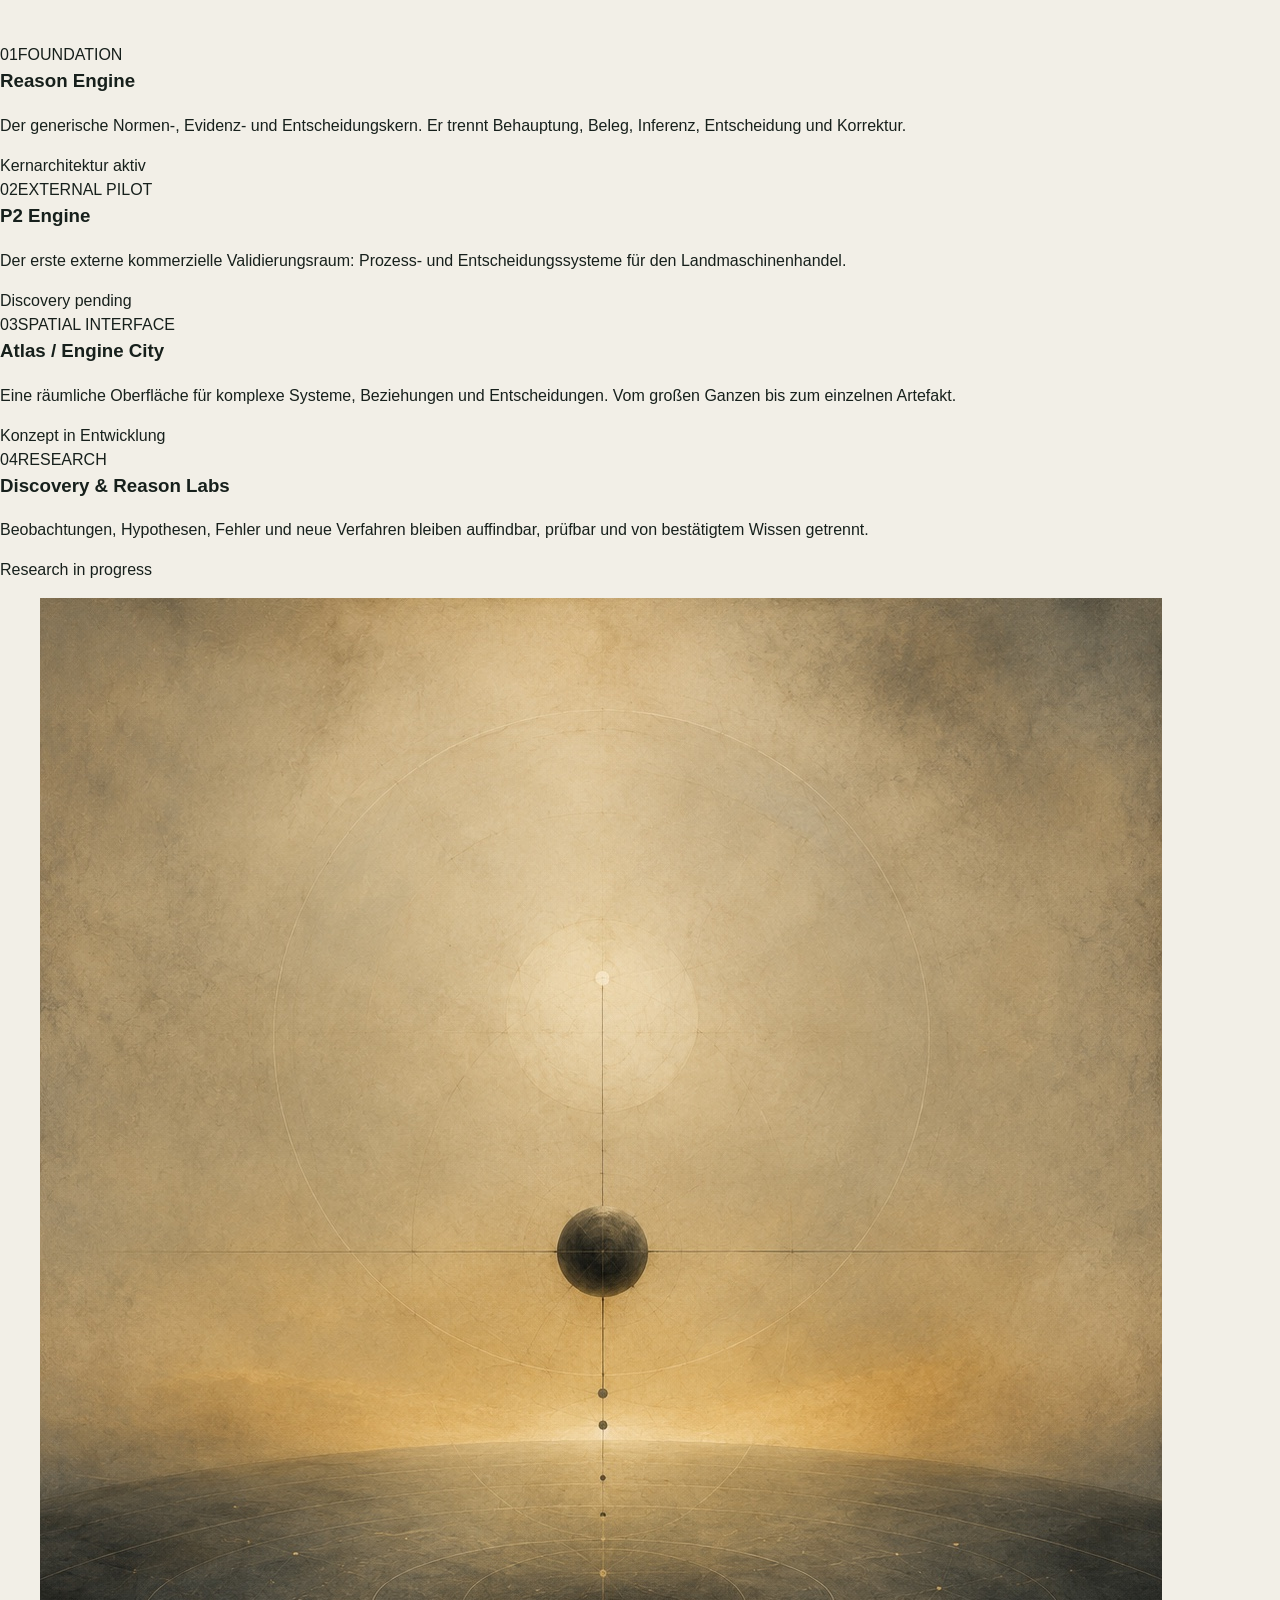
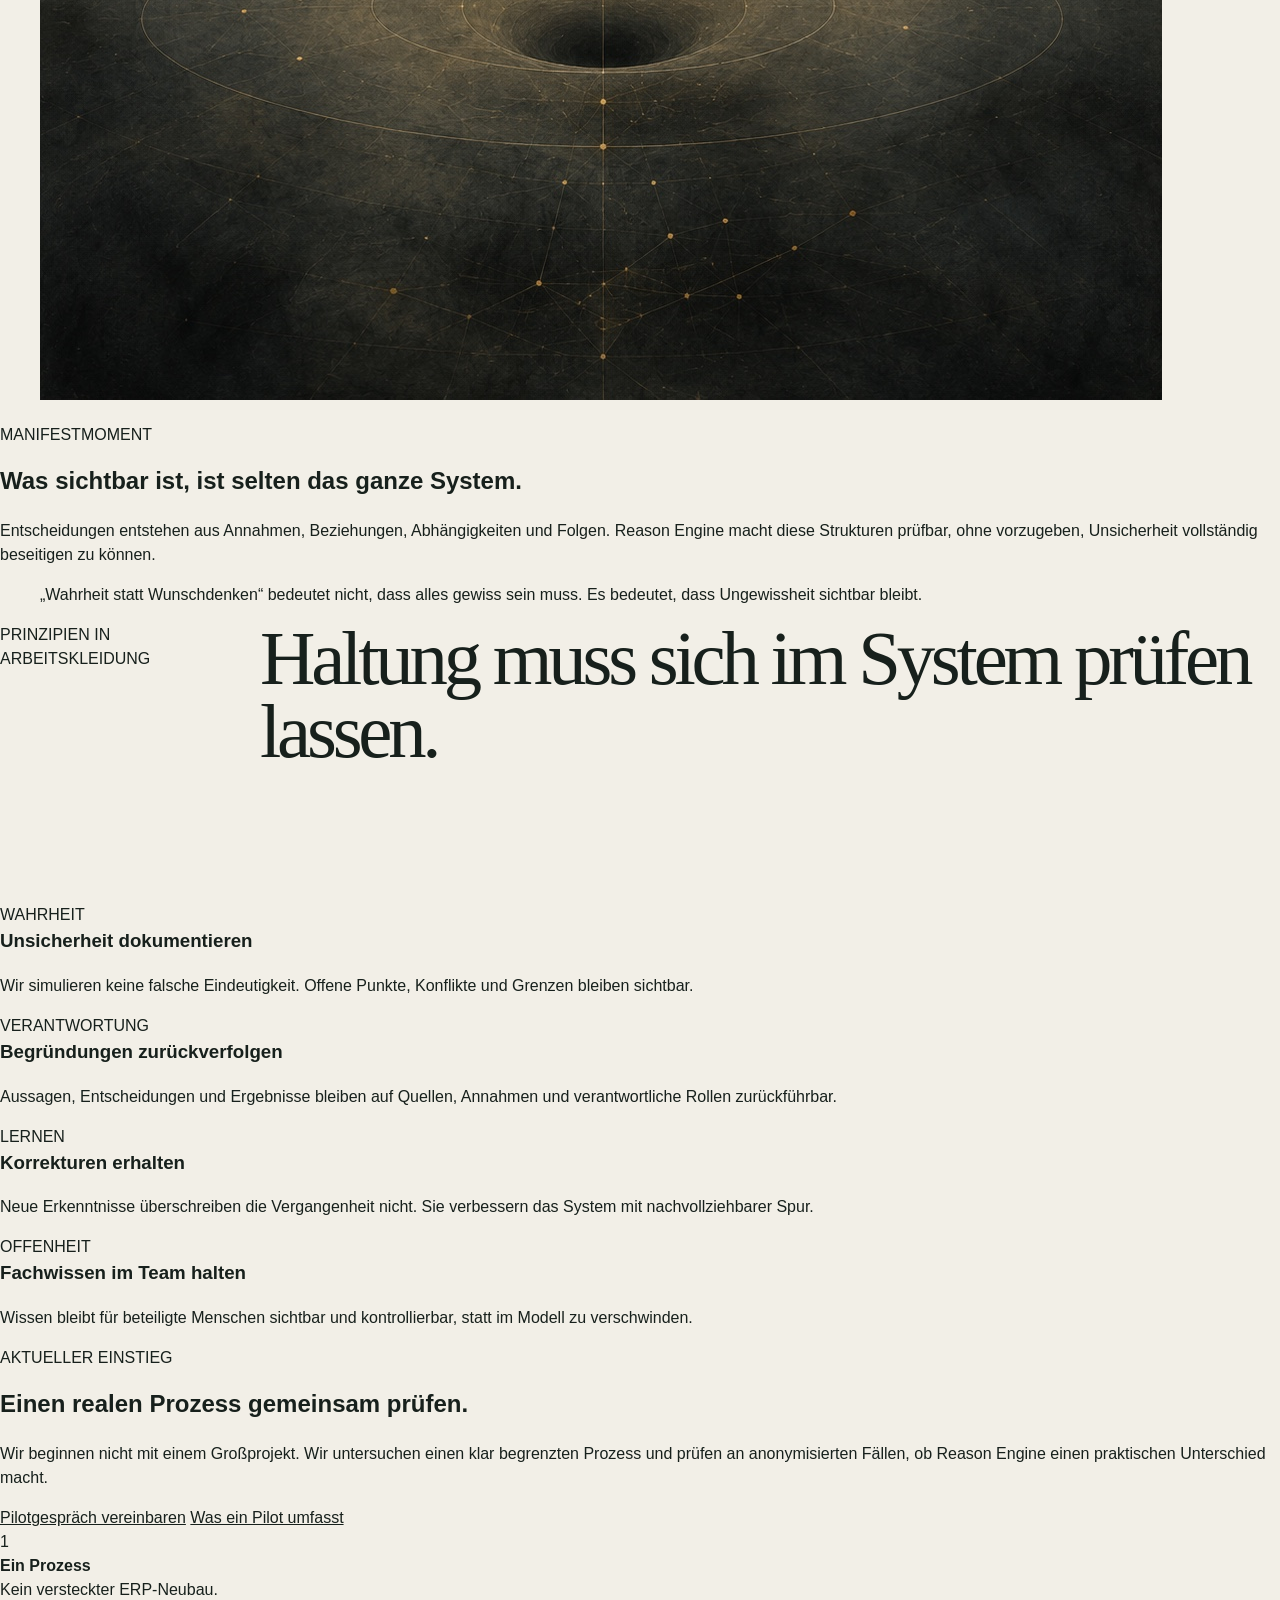
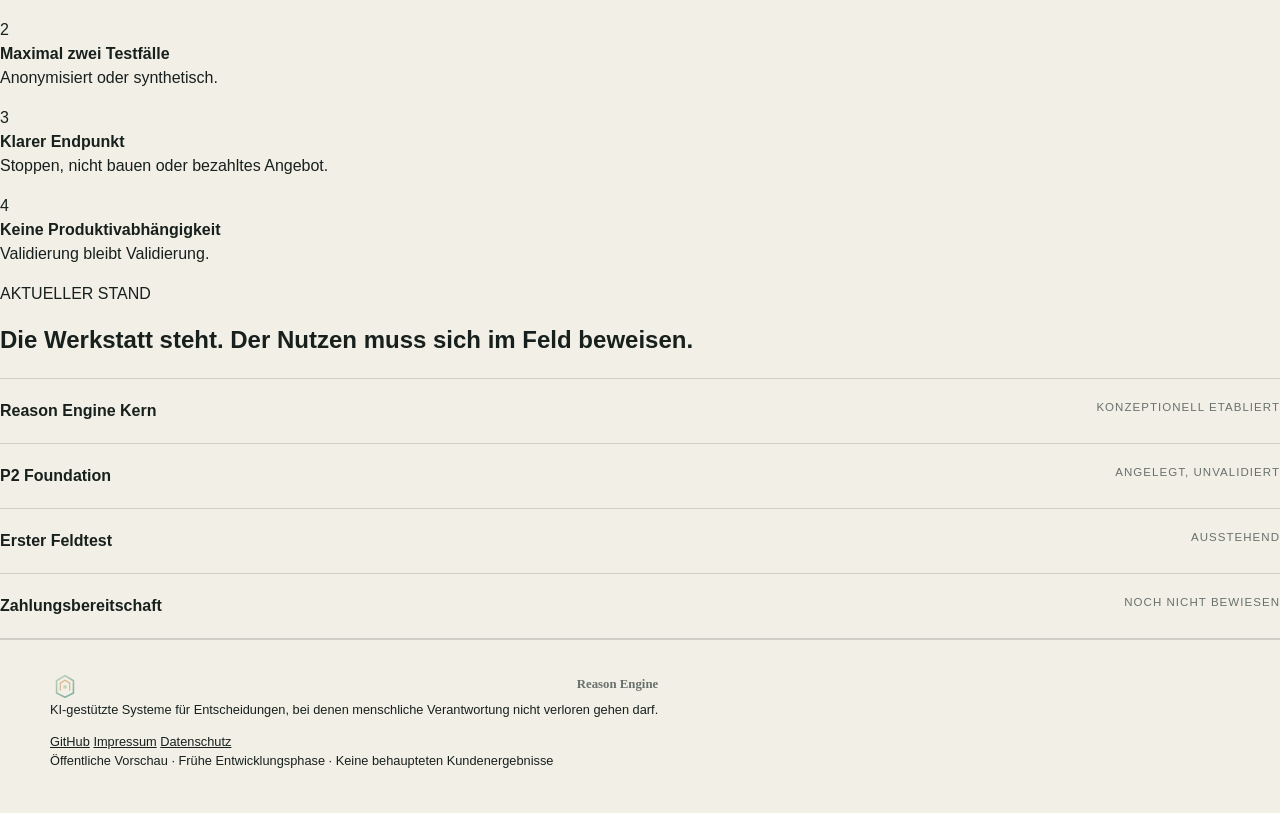
==== commit 72912fe0: "Restore visual Reason Engine homepage" ====
--- a/index.html
+++ b/index.html
@@ -1,132 +1,253 @@
 <!doctype html>
 <html lang="de">
 <head>
-<meta charset="utf-8">
-<meta name="viewport" content="width=device-width,initial-scale=1">
-<meta name="description" content="Reason Engine macht Quellen, Annahmen, Unsicherheit, Verantwortung und Korrekturen in komplexen Entscheidungen sichtbar.">
-<meta name="theme-color" content="#0b100d">
-<meta name="robots" content="noindex,nofollow">
-<title>Reason Engine · Denken wird sichtbar</title>
-<style>
-:root{
-  --ink:#172019;--muted:#677067;--paper:#f3efe6;--paper2:#e9e2d6;--night:#0b100d;--night2:#122018;
-  --cream:#fffaf0;--sage:#b9d0c1;--sand:#d9b98f;--line:rgba(23,32,25,.14);--line-light:rgba(255,250,240,.14);
-  --shell:min(1240px,calc(100vw - 56px));--serif:Georgia,"Times New Roman",serif;--sans:-apple-system,BlinkMacSystemFont,"Segoe UI",sans-serif;
-}
-*{box-sizing:border-box}html{scroll-behavior:smooth}body{margin:0;background:var(--paper);color:var(--ink);font-family:var(--sans);line-height:1.55;text-rendering:optimizeLegibility}a{color:inherit}img{display:block;max-width:100%}
-.skip{position:fixed;left:16px;top:12px;z-index:100;padding:10px 14px;background:var(--cream);color:var(--night);transform:translateY(-180%);border-radius:999px}.skip:focus{transform:none}
-.site-header{position:fixed;inset:0 0 auto;z-index:50;color:var(--cream);border-bottom:1px solid transparent;transition:.2s ease}.site-header.scrolled{background:rgba(11,16,13,.88);backdrop-filter:blur(18px);border-color:var(--line-light)}
-.nav{width:var(--shell);min-height:76px;margin:auto;display:flex;align-items:center;justify-content:space-between;gap:24px}.brand{display:flex;align-items:center;gap:11px;text-decoration:none;font-family:var(--serif);font-size:1.05rem;letter-spacing:.01em}.brand-mark{width:28px;height:28px;border:1px solid rgba(255,255,255,.48);border-radius:50%;position:relative}.brand-mark:before,.brand-mark:after{content:"";position:absolute;inset:6px;border:1px solid rgba(255,255,255,.38);border-radius:50%}.brand-mark:after{inset:11px;background:var(--sage);border:0}
-.nav-links{display:flex;align-items:center;gap:24px}.nav-links a{text-decoration:none;font-size:.86rem;font-weight:650;opacity:.78}.nav-links a:hover{opacity:1}.nav-cta{padding:10px 15px;border:1px solid currentColor;border-radius:999px;opacity:1!important}
-.hero{position:relative;min-height:100svh;overflow:hidden;color:var(--cream);background:
-radial-gradient(circle at 78% 22%,rgba(153,198,173,.22),transparent 25%),
-radial-gradient(circle at 68% 78%,rgba(217,185,143,.10),transparent 24%),
-linear-gradient(135deg,#080c09 0%,#101b14 48%,#0c130f 100%)}
-.hero:before{content:"";position:absolute;inset:0;background-image:linear-gradient(rgba(255,255,255,.026) 1px,transparent 1px),linear-gradient(90deg,rgba(255,255,255,.026) 1px,transparent 1px);background-size:58px 58px;mask-image:linear-gradient(to bottom,rgba(0,0,0,.9),transparent 90%)}
-.hero:after{content:"";position:absolute;width:64vw;height:64vw;right:-24vw;top:-2vw;border:1px solid rgba(185,208,193,.17);border-radius:50%;box-shadow:0 0 0 8vw rgba(185,208,193,.024),0 0 0 16vw rgba(185,208,193,.014)}
-.hero-inner{position:relative;z-index:2;width:var(--shell);min-height:100svh;margin:auto;padding:128px 0 72px;display:grid;grid-template-columns:minmax(0,1.15fr) minmax(340px,.65fr);gap:72px;align-items:end}
-.eyebrow{margin:0 0 18px;color:var(--sage);font-size:.72rem;font-weight:800;letter-spacing:.17em;text-transform:uppercase}.hero h1,.section-title{font-family:var(--serif);font-weight:400;letter-spacing:-.05em}.hero h1{max-width:920px;margin:0 0 28px;font-size:clamp(4.5rem,8.8vw,9rem);line-height:.88}.hero-lead{max-width:760px;margin:0;color:rgba(255,250,240,.84);font-size:clamp(1.15rem,1.8vw,1.45rem)}
-.actions{display:flex;flex-wrap:wrap;gap:12px;margin-top:32px}.button{min-height:50px;padding:13px 19px;display:inline-flex;align-items:center;justify-content:center;border:1px solid rgba(255,255,255,.36);border-radius:10px;text-decoration:none;font-weight:750;background:rgba(255,255,255,.035)}.button.primary{background:var(--cream);color:var(--night);border-color:var(--cream)}
-.hero-note{margin:20px 0 0;color:rgba(255,250,240,.43);font-size:.78rem}
-.signal{align-self:end;padding:24px;border:1px solid rgba(255,255,255,.13);border-radius:22px;background:rgba(10,17,12,.58);backdrop-filter:blur(14px);box-shadow:0 30px 90px rgba(0,0,0,.25)}.signal-head{display:flex;justify-content:space-between;gap:18px;padding-bottom:16px;border-bottom:1px solid var(--line-light);font-size:.66rem;font-weight:800;letter-spacing:.12em;color:rgba(255,255,255,.42)}.signal-row{display:grid;grid-template-columns:105px 1fr;gap:16px;padding:17px 0;border-bottom:1px solid var(--line-light)}.signal-row:last-child{border:0}.signal-row b{font-size:.67rem;letter-spacing:.1em}.signal-row p{margin:0;color:rgba(255,250,240,.7);font-size:.9rem}
-.section{padding:clamp(90px,10vw,145px) 0}.shell{width:var(--shell);margin:auto}.section-head{max-width:900px;margin-bottom:48px}.section-title{margin:0 0 22px;font-size:clamp(3rem,5.5vw,5.8rem);line-height:.95}.section-copy{max-width:760px;margin:0;color:var(--muted);font-size:1.08rem}
-.problem-grid{display:grid;grid-template-columns:1.15fr .85fr;gap:64px;align-items:start}.problem-list{margin:0;padding:0;list-style:none;border-top:1px solid var(--line)}.problem-list li{display:grid;grid-template-columns:52px 1fr;gap:18px;padding:22px 0;border-bottom:1px solid var(--line)}.problem-list span{color:#83684c;font-size:.72rem;font-weight:800;letter-spacing:.1em}.problem-list strong{display:block;margin-bottom:5px;font-family:var(--serif);font-size:1.45rem;font-weight:400}.problem-list p{margin:0;color:var(--muted)}
-.quote-card{padding:36px;border:1px solid var(--line);border-radius:24px;background:rgba(255,255,255,.45)}.quote-card blockquote{margin:0 0 28px;font-family:var(--serif);font-size:clamp(1.7rem,3vw,3rem);line-height:1.08}.quote-card p{margin:0;color:var(--muted)}
-.dark-section{position:relative;overflow:hidden;color:var(--cream);background:linear-gradient(145deg,#0d1510,#17271d)}.dark-section:before{content:"";position:absolute;inset:0;background-image:linear-gradient(rgba(255,255,255,.022) 1px,transparent 1px),linear-gradient(90deg,rgba(255,255,255,.022) 1px,transparent 1px);background-size:52px 52px}.dark-section .shell{position:relative;z-index:1}.dark-section .section-copy{color:rgba(255,250,240,.64)}
-.flow{display:grid;grid-template-columns:repeat(5,1fr);gap:12px}.step{min-height:265px;padding:24px;border:1px solid rgba(255,255,255,.13);border-radius:18px;background:rgba(255,255,255,.03);display:flex;flex-direction:column}.step-num{color:var(--sage);font-size:.7rem;font-weight:800;letter-spacing:.12em}.step h3{margin:auto 0 10px;font-family:var(--serif);font-size:2rem;font-weight:400}.step p{margin:0;color:rgba(255,250,240,.61);font-size:.92rem}
-.projects{display:grid;grid-template-columns:repeat(2,1fr);gap:18px}.project{min-height:350px;padding:34px;border:1px solid var(--line);border-radius:22px;display:flex;flex-direction:column;background:rgba(255,255,255,.38)}.project-meta{display:flex;justify-content:space-between;gap:20px;color:#747c73;font-size:.68rem;font-weight:800;letter-spacing:.1em}.project h3{margin:auto 0 14px;font-family:var(--serif);font-size:clamp(2.4rem,4vw,4.2rem);line-height:.96;font-weight:400}.project p{max-width:560px;margin:0;color:var(--muted)}.project.featured{color:var(--cream);background:#1a2a20}.project.featured .project-meta,.project.featured p{color:rgba(255,250,240,.62)}
-.status-wrap{display:grid;grid-template-columns:.9fr 1.1fr;gap:72px;align-items:start}.status-list{margin:0}.status-list div{display:grid;grid-template-columns:1fr auto;gap:24px;padding:20px 0;border-bottom:1px solid var(--line)}.status-list dt{font-weight:750}.status-list dd{margin:0;color:var(--muted);text-align:right}.status-note{margin-top:28px;padding:20px;border-left:3px solid #7e9f8b;background:rgba(255,255,255,.42);color:var(--muted)}
-.closing{padding:clamp(90px,11vw,160px) 0;color:var(--cream);background:#0b100d}.closing-inner{width:var(--shell);margin:auto;display:grid;grid-template-columns:1fr auto;gap:48px;align-items:end}.closing h2{max-width:900px;margin:0;font-family:var(--serif);font-size:clamp(3.3rem,6.5vw,7rem);line-height:.94;font-weight:400;letter-spacing:-.05em}.closing p{max-width:620px;margin:22px 0 0;color:rgba(255,250,240,.62)}
-footer{padding:34px 0;background:#080b09;color:rgba(255,250,240,.72);border-top:1px solid var(--line-light)}.footer{width:var(--shell);margin:auto;display:flex;align-items:center;justify-content:space-between;gap:30px}.footer-links{display:flex;gap:18px}.footer a{text-decoration:none;font-size:.88rem}
-@media(max-width:1050px){.hero-inner{grid-template-columns:1fr;min-height:92svh}.signal{display:none}.problem-grid,.status-wrap{grid-template-columns:1fr}.flow{grid-template-columns:repeat(2,1fr)}.closing-inner{grid-template-columns:1fr}}
-@media(max-width:760px){:root{--shell:min(100% - 30px,1240px)}.nav-links a:not(.nav-cta){display:none}.hero-inner{padding-top:104px}.hero h1{font-size:clamp(3.8rem,17vw,6rem)}.section-title{font-size:clamp(2.7rem,12vw,4.4rem)}.flow,.projects{grid-template-columns:1fr}.step{min-height:220px}.closing h2{font-size:clamp(3rem,13vw,5rem)}.footer{align-items:flex-start;flex-direction:column}}
-@media(prefers-reduced-motion:reduce){html{scroll-behavior:auto}.site-header{transition:none}}
-</style>
+  <meta charset="utf-8">
+  <meta name="viewport" content="width=device-width, initial-scale=1">
+  <meta name="description" content="Reason Engine entwickelt KI-gestützte Entscheidungs- und Prozesssysteme, die Annahmen, Abhängigkeiten und Verantwortung sichtbar machen.">
+  <meta name="robots" content="noindex,nofollow">
+  <meta name="theme-color" content="#17140f">
+  <meta name="reason-engine-build" content="visual-homepage-restored-2026-07-26">
+  <title>Reason Engine · Komplexe Entscheidungen sichtbar machen</title>
+  <link rel="icon" href="assets/mark.svg" type="image/svg+xml">
+  <link rel="manifest" href="site.webmanifest">
+  <link rel="preload" href="assets/IMG_0472.jpeg" as="image" fetchpriority="high">
+  <link rel="stylesheet" href="homepage-v0.5.css">
+  <script src="homepage-v0.5.js" defer></script>
 </head>
 <body>
-<a class="skip" href="#main">Zum Inhalt springen</a>
-<header class="site-header" id="header">
-  <nav class="nav" aria-label="Hauptnavigation">
-    <a class="brand" href="#top"><span class="brand-mark" aria-hidden="true"></span><span>Reason Engine</span></a>
-    <div class="nav-links"><a href="#warum">Warum</a><a href="#prozess">Prozess</a><a href="#projekte">Projekte</a><a href="#status">Status</a><a class="nav-cta" href="mailto:ohno5001@gmail.com?subject=Reason%20Engine">Kontakt</a></div>
-  </nav>
-</header>
-<main id="main">
-<section class="hero" id="top">
-  <div class="hero-inner">
-    <div>
-      <p class="eyebrow">Offene Architektur für Mensch und KI</p>
-      <h1>Denken wird sichtbar.</h1>
-      <p class="hero-lead">Reason Engine macht Quellen, Annahmen, Unsicherheit, Verantwortung und Korrekturen in komplexen Entscheidungen nachvollziehbar.</p>
-      <div class="actions"><a class="button primary" href="#prozess">So funktioniert es</a><a class="button" href="#status">Was bereits real ist</a></div>
-      <p class="hero-note">Frühe Entwicklungsphase. Keine Wunderbehauptung. Keine Produktionsreife ohne Evidenz.</p>
+  <a class="skip-link" href="#main">Zum Inhalt springen</a>
+
+  <header class="site-header" data-header>
+    <div class="shell nav-shell">
+      <a class="brand" href="#top" aria-label="Reason Engine Startseite">
+        <img src="assets/mark.svg" width="34" height="34" alt="">
+        <span>Reason Engine</span>
+      </a>
+
+      <button class="nav-toggle" type="button" aria-expanded="false" aria-controls="site-nav" data-nav-toggle>
+        <span class="sr-only">Navigation öffnen</span>
+        <span></span><span></span>
+      </button>
+
+      <nav id="site-nav" class="site-nav" aria-label="Hauptnavigation" data-nav>
+        <a href="#arbeitsweise">Arbeitsweise</a>
+        <a href="#projekte">Projekte</a>
+        <a href="#prinzipien">Prinzipien</a>
+        <a href="#pilot">Pilot</a>
+        <a class="nav-cta" href="mailto:ohno5001@gmail.com?subject=Pilotgespräch%20Reason%20Engine">Gespräch vereinbaren</a>
+      </nav>
     </div>
-    <aside class="signal" aria-label="Beispiel eines prüfbaren Entscheidungsraums">
-      <div class="signal-head"><span>ENTSCHEIDUNGSRAUM</span><span>PRÜFBARER STAND</span></div>
-      <div class="signal-row"><b>BEOBACHTET</b><p>Was wurde tatsächlich gesagt, gemessen oder dokumentiert?</p></div>
-      <div class="signal-row"><b>ABGELEITET</b><p>Welche Schlussfolgerung entsteht aus der Evidenz?</p></div>
-      <div class="signal-row"><b>OFFEN</b><p>Was bleibt ungeklärt, widersprüchlich oder ungeprüft?</p></div>
-      <div class="signal-row"><b>BESTÄTIGT</b><p>Was gilt, für wen und innerhalb welcher Grenzen?</p></div>
-    </aside>
-  </div>
-</section>
-<section class="section" id="warum">
-  <div class="shell problem-grid">
-    <div>
-      <p class="eyebrow" style="color:#6e786d">Das Problem</p>
-      <h2 class="section-title">Antworten sind schnell. Begründungen verschwinden.</h2>
-      <p class="section-copy">Wissen liegt in Gesprächen, Dokumenten, Tabellen, Köpfen und Software. KI erzeugt daraus flüssige Antworten. Doch oft bleibt unsichtbar, welche Aussage belegt, welche nur abgeleitet und welche noch offen ist.</p>
+  </header>
+
+  <main id="main">
+    <section class="hero" id="top" aria-labelledby="hero-title">
+      <img class="hero-image" src="assets/IMG_0472.jpeg" width="1448" height="1086" fetchpriority="high" decoding="async" alt="Zwei Menschen arbeiten in einer hölzernen Bibliothek gemeinsam an einem großen Modell; daneben steht ein MacBook.">
+      <div class="hero-shade" aria-hidden="true"></div>
+      <div class="shell hero-inner">
+        <div class="hero-copy reveal">
+          <p class="eyebrow light">KI UND MENSCH</p>
+          <h1 id="hero-title">Wir machen komplexe Entscheidungen sichtbar.</h1>
+          <p class="hero-lead">
+            Reason Engine entwickelt KI-gestützte Entscheidungs- und Prozesssysteme für Organisationen,
+            in denen Wissen über Menschen, Dokumente und Werkzeuge verteilt ist.
+          </p>
+          <p class="hero-detail">
+            Annahmen, Abhängigkeiten, Verantwortlichkeiten und nächste Schritte bleiben nachvollziehbar,
+            statt in einer Black Box zu verschwinden.
+          </p>
+          <div class="hero-actions">
+            <a class="button button-light" href="#pilot">Pilotprozess prüfen</a>
+            <a class="button button-ghost" href="#arbeitsweise">Unsere Arbeitsweise</a>
+          </div>
+          <p class="hero-truth">Frühe Entwicklungsphase. Reale Prozesse zuerst, Produktversprechen später.</p>
+        </div>
+      </div>
+    </section>
+
+    <section class="mechanism-section" id="arbeitsweise" aria-labelledby="mechanism-title">
+      <div class="shell mechanism-grid">
+        <div class="mechanism-copy reveal">
+          <p class="eyebrow">WIE REASON ENGINE ARBEITET</p>
+          <h2 id="mechanism-title">Aus einem Gespräch wird ein prüfbarer Prozess.</h2>
+          <p>
+            Reason Engine trennt direkte Aussagen, modellseitige Ableitungen, offene Fragen und bestätigte Regeln.
+            So entsteht keine bloße Zusammenfassung, sondern ein korrigierbarer Entscheidungsraum.
+          </p>
+          <ol class="method-steps">
+            <li><span>01</span><div><strong>Erfassen</strong><p>Reale Abläufe und Fachwissen in natürlicher Sprache aufnehmen.</p></div></li>
+            <li><span>02</span><div><strong>Strukturieren</strong><p>Rollen, Schritte, Annahmen und Abhängigkeiten sichtbar machen.</p></div></li>
+            <li><span>03</span><div><strong>Prüfen</strong><p>Unsicherheit, Konflikte und Inferenz ausdrücklich kennzeichnen.</p></div></li>
+            <li><span>04</span><div><strong>Handeln</strong><p>Verantwortung, Freigaben und nächste Schritte festlegen.</p></div></li>
+          </ol>
+        </div>
+
+        <article class="reason-artifact reveal" aria-label="Beispiel eines strukturierten Gesprächsausschnitts">
+          <div class="artifact-head">
+            <span>P2 / PROCESS DISCOVERY</span>
+            <span>VALIDATION ARTEFACT</span>
+          </div>
+          <div class="artifact-row heard">
+            <span class="artifact-label">GEHÖRT</span>
+            <p>„Die Werkstatt wird meistens vor dem Angebot einbezogen.“</p>
+          </div>
+          <div class="artifact-row inferred">
+            <span class="artifact-label">ABGELEITET · OFFEN</span>
+            <p>Eine technische Prüfung ist vor jedem verbindlichen Preis notwendig.</p>
+          </div>
+          <div class="artifact-row open">
+            <span class="artifact-label">ZU KLÄREN</span>
+            <p>Gibt es eine Wertgrenze, unterhalb derer der Verkauf selbst entscheiden darf?</p>
+          </div>
+          <div class="artifact-row confirmed">
+            <span class="artifact-label">BESTÄTIGT</span>
+            <p>Bis zu einer definierten Grenze ist eine vorläufige Bewertung unter festgelegten Bedingungen möglich.</p>
+          </div>
+          <p class="artifact-note">Beispielstruktur, keine behauptete Betriebsregel.</p>
+        </article>
+      </div>
+    </section>
+
+    <section class="projects-section" id="projekte" aria-labelledby="projects-title">
+      <div class="shell">
+        <div class="section-head reveal">
+          <p class="eyebrow">WAS GERADE ENTSTEHT</p>
+          <h2 id="projects-title">Vier Räume, ein gemeinsamer Kern.</h2>
+          <p>Keine erfundenen Produkte. Wir zeigen, was konzeptionell feststeht, was im Feld geprüft wird und was noch Entwurf ist.</p>
+        </div>
+
+        <div class="project-grid">
+          <article class="project-card project-core reveal">
+            <div class="project-meta"><span>01</span><span>FOUNDATION</span></div>
+            <h3>Reason Engine</h3>
+            <p>Der generische Normen-, Evidenz- und Entscheidungskern. Er trennt Behauptung, Beleg, Inferenz, Entscheidung und Korrektur.</p>
+            <span class="status-chip">Kernarchitektur aktiv</span>
+          </article>
+
+          <article class="project-card project-p2 reveal">
+            <div class="project-meta"><span>02</span><span>EXTERNAL PILOT</span></div>
+            <h3>P2 Engine</h3>
+            <p>Der erste externe kommerzielle Validierungsraum: Prozess- und Entscheidungssysteme für den Landmaschinenhandel.</p>
+            <span class="status-chip">Discovery pending</span>
+          </article>
+
+          <article class="project-card project-atlas reveal">
+            <div class="project-meta"><span>03</span><span>SPATIAL INTERFACE</span></div>
+            <h3>Atlas / Engine City</h3>
+            <p>Eine räumliche Oberfläche für komplexe Systeme, Beziehungen und Entscheidungen. Vom großen Ganzen bis zum einzelnen Artefakt.</p>
+            <span class="status-chip">Konzept in Entwicklung</span>
+          </article>
+
+          <article class="project-card project-lab reveal">
+            <div class="project-meta"><span>04</span><span>RESEARCH</span></div>
+            <h3>Discovery & Reason Labs</h3>
+            <p>Beobachtungen, Hypothesen, Fehler und neue Verfahren bleiben auffindbar, prüfbar und von bestätigtem Wissen getrennt.</p>
+            <span class="status-chip">Research in progress</span>
+          </article>
+        </div>
+      </div>
+    </section>
+
+    <section class="manifest-section" aria-labelledby="manifest-title">
+      <div class="shell manifest-grid">
+        <figure class="manifest-image reveal">
+          <img src="assets/IMG_0473.jpeg" width="1122" height="1402" loading="lazy" decoding="async" alt="Abstrakte Darstellung einer schwebenden Kugel, geometrischer Beziehungen und einer verborgenen Tiefe unter einer dunklen Oberfläche.">
+        </figure>
+        <div class="manifest-copy reveal">
+          <p class="eyebrow light">MANIFESTMOMENT</p>
+          <h2 id="manifest-title">Was sichtbar ist, ist selten das ganze System.</h2>
+          <p>
+            Entscheidungen entstehen aus Annahmen, Beziehungen, Abhängigkeiten und Folgen.
+            Reason Engine macht diese Strukturen prüfbar, ohne vorzugeben, Unsicherheit vollständig beseitigen zu können.
+          </p>
+          <blockquote>„Wahrheit statt Wunschdenken“ bedeutet nicht, dass alles gewiss sein muss. Es bedeutet, dass Ungewissheit sichtbar bleibt.</blockquote>
+        </div>
+      </div>
+    </section>
+
+    <section class="principles-section" id="prinzipien" aria-labelledby="principles-title">
+      <div class="shell">
+        <div class="section-head reveal">
+          <p class="eyebrow">PRINZIPIEN IN ARBEITSKLEIDUNG</p>
+          <h2 id="principles-title">Haltung muss sich im System prüfen lassen.</h2>
+        </div>
+
+        <div class="principle-grid">
+          <article class="principle-card reveal">
+            <span>WAHRHEIT</span>
+            <h3>Unsicherheit dokumentieren</h3>
+            <p>Wir simulieren keine falsche Eindeutigkeit. Offene Punkte, Konflikte und Grenzen bleiben sichtbar.</p>
+          </article>
+          <article class="principle-card reveal">
+            <span>VERANTWORTUNG</span>
+            <h3>Begründungen zurückverfolgen</h3>
+            <p>Aussagen, Entscheidungen und Ergebnisse bleiben auf Quellen, Annahmen und verantwortliche Rollen zurückführbar.</p>
+          </article>
+          <article class="principle-card reveal">
+            <span>LERNEN</span>
+            <h3>Korrekturen erhalten</h3>
+            <p>Neue Erkenntnisse überschreiben die Vergangenheit nicht. Sie verbessern das System mit nachvollziehbarer Spur.</p>
+          </article>
+          <article class="principle-card reveal">
+            <span>OFFENHEIT</span>
+            <h3>Fachwissen im Team halten</h3>
+            <p>Wissen bleibt für beteiligte Menschen sichtbar und kontrollierbar, statt im Modell zu verschwinden.</p>
+          </article>
+        </div>
+      </div>
+    </section>
+
+    <section class="pilot-section" id="pilot" aria-labelledby="pilot-title">
+      <div class="shell pilot-card reveal">
+        <div class="pilot-copy">
+          <p class="eyebrow light">AKTUELLER EINSTIEG</p>
+          <h2 id="pilot-title">Einen realen Prozess gemeinsam prüfen.</h2>
+          <p>
+            Wir beginnen nicht mit einem Großprojekt. Wir untersuchen einen klar begrenzten Prozess und prüfen an anonymisierten Fällen,
+            ob Reason Engine einen praktischen Unterschied macht.
+          </p>
+          <div class="hero-actions">
+            <a class="button button-light" href="mailto:ohno5001@gmail.com?subject=Pilotgespräch%20Reason%20Engine">Pilotgespräch vereinbaren</a>
+            <a class="button button-ghost" href="#pilot-rahmen">Was ein Pilot umfasst</a>
+          </div>
+        </div>
+        <div class="pilot-boundary" id="pilot-rahmen">
+          <div><span>1</span><p><strong>Ein Prozess</strong><br>Kein versteckter ERP-Neubau.</p></div>
+          <div><span>2</span><p><strong>Maximal zwei Testfälle</strong><br>Anonymisiert oder synthetisch.</p></div>
+          <div><span>3</span><p><strong>Klarer Endpunkt</strong><br>Stoppen, nicht bauen oder bezahltes Angebot.</p></div>
+          <div><span>4</span><p><strong>Keine Produktivabhängigkeit</strong><br>Validierung bleibt Validierung.</p></div>
+        </div>
+      </div>
+    </section>
+
+    <section class="status-section" aria-labelledby="status-title">
+      <div class="shell status-layout">
+        <div class="reveal">
+          <p class="eyebrow">AKTUELLER STAND</p>
+          <h2 id="status-title">Die Werkstatt steht. Der Nutzen muss sich im Feld beweisen.</h2>
+        </div>
+        <dl class="status-list reveal">
+          <div><dt>Reason Engine Kern</dt><dd>konzeptionell etabliert</dd></div>
+          <div><dt>P2 Foundation</dt><dd>angelegt, unvalidiert</dd></div>
+          <div><dt>Erster Feldtest</dt><dd>ausstehend</dd></div>
+          <div><dt>Zahlungsbereitschaft</dt><dd>noch nicht bewiesen</dd></div>
+        </dl>
+      </div>
+    </section>
+  </main>
+
+  <footer class="site-footer">
+    <div class="shell footer-grid">
+      <div>
+        <a class="brand footer-brand" href="#top"><img src="assets/mark.svg" width="32" height="32" alt=""><span>Reason Engine</span></a>
+        <p>KI-gestützte Systeme für Entscheidungen, bei denen menschliche Verantwortung nicht verloren gehen darf.</p>
+      </div>
+      <div class="footer-links">
+        <a href="https://github.com/ans5000/reason-engine" rel="noopener noreferrer">GitHub</a>
+        <a href="impressum.html">Impressum</a>
+        <a href="datenschutz.html">Datenschutz</a>
+      </div>
+      <p class="footer-status">Öffentliche Vorschau · Frühe Entwicklungsphase · Keine behaupteten Kundenergebnisse</p>
     </div>
-    <ol class="problem-list">
-      <li><span>01</span><div><strong>Quellen verschwimmen</strong><p>Beobachtung, Erinnerung und Vermutung landen im selben Absatz.</p></div></li>
-      <li><span>02</span><div><strong>Unsicherheit verschwindet</strong><p>Flüssige Sprache klingt sicherer, als die Evidenz tatsächlich ist.</p></div></li>
-      <li><span>03</span><div><strong>Verantwortung zerfasert</strong><p>Prüfung, Freigabe und Korrektur bleiben ohne klare Rolle.</p></div></li>
-      <li><span>04</span><div><strong>Lernen wird überschrieben</strong><p>Neue Antworten ersetzen alte, statt den Erkenntnisweg zu verbessern.</p></div></li>
-    </ol>
-  </div>
-</section>
-<section class="section" style="padding-top:0">
-  <div class="shell quote-card"><blockquote>Wahrheit statt Wunschdenken heißt nicht, dass alles sicher sein muss. Es heißt, dass Unsicherheit ihren Namen behält.</blockquote><p>Reason Engine versucht nicht, jede Ungewissheit zu beseitigen. Sie verhindert, dass Ungewissheit unsichtbar wird.</p></div>
-</section>
-<section class="section dark-section" id="prozess">
-  <div class="shell">
-    <div class="section-head"><p class="eyebrow">Der Mechanismus</p><h2 class="section-title">Ein korrigierbarer Entscheidungsraum.</h2><p class="section-copy">Reason Engine ersetzt keine Verantwortung. Sie organisiert den Weg von der Aussage zur Entscheidung so, dass Prüfung, Freigabe und spätere Korrekturen möglich bleiben.</p></div>
-    <div class="flow">
-      <article class="step"><span class="step-num">01</span><h3>Erfassen</h3><p>Quellen, Aussagen und Kontext aufnehmen.</p></article>
-      <article class="step"><span class="step-num">02</span><h3>Trennen</h3><p>Evidenz, Inferenz und Hypothese unterscheiden.</p></article>
-      <article class="step"><span class="step-num">03</span><h3>Prüfen</h3><p>Konflikte, Grenzen und Gegenbeispiele suchen.</p></article>
-      <article class="step"><span class="step-num">04</span><h3>Entscheiden</h3><p>Verantwortung und Geltungsbereich festlegen.</p></article>
-      <article class="step"><span class="step-num">05</span><h3>Lernen</h3><p>Korrekturen als nachvollziehbare Spur erhalten.</p></article>
-    </div>
-  </div>
-</section>
-<section class="section" id="projekte">
-  <div class="shell">
-    <div class="section-head"><p class="eyebrow" style="color:#6e786d">Was gerade entsteht</p><h2 class="section-title">Ein Kern. Mehrere echte Testfelder.</h2><p class="section-copy">Keine erfundenen Erfolgsgeschichten. Die Projekte zeigen, wo sich die Architektur praktisch bewähren muss.</p></div>
-    <div class="projects">
-      <article class="project"><div class="project-meta"><span>01</span><span>FOUNDATION</span></div><h3>Reason Engine</h3><p>Der generische Normen-, Evidenz- und Entscheidungskern.</p></article>
-      <article class="project featured"><div class="project-meta"><span>02</span><span>FIELD LAB</span></div><h3>P2 Engine</h3><p>Ein eigenständiger Discovery- und Pilotraum für reale Geschäftsprozesse.</p></article>
-      <article class="project"><div class="project-meta"><span>03</span><span>INTERFACE</span></div><h3>Atlas</h3><p>Eine räumliche Navigation durch Beziehungen, Systeme und Wissensobjekte.</p></article>
-      <article class="project"><div class="project-meta"><span>04</span><span>RESEARCH</span></div><h3>Discovery & Labs</h3><p>Beobachtungen, Hypothesen, Fehler und experimentelle Verfahren.</p></article>
-    </div>
-  </div>
-</section>
-<section class="section" id="status" style="background:var(--paper2)">
-  <div class="shell status-wrap">
-    <div><p class="eyebrow" style="color:#6e786d">Aktueller Stand</p><h2 class="section-title">Frühe Phase. Klare Evidenzgrenzen.</h2><p class="section-copy">Die Architektur ist konzeptionell weit entwickelt. Runtime, Feldvalidierung und Produktreife werden nicht behauptet, solange belastbare Nachweise fehlen.</p><div class="status-note"><strong>Rosso-Prinzip:</strong> 100 % oder gar nicht. Ein Status wird nicht schöner formuliert, als seine Evidenz erlaubt.</div></div>
-    <dl class="status-list">
-      <div><dt>Reason Engine Kern</dt><dd>konzeptionell etabliert</dd></div>
-      <div><dt>Epistemic Maturity</dt><dd>experimentell implementiert</dd></div>
-      <div><dt>Externe Feldvalidierung</dt><dd>vorbereitet, noch offen</dd></div>
-      <div><dt>Produktionsreife</dt><dd>nicht behauptet</dd></div>
-    </dl>
-  </div>
-</section>
-<section class="closing">
-  <div class="closing-inner"><div><h2>Menschen bleiben verantwortlich. Systeme werden nachvollziehbar.</h2><p>Reason Engine ist kein fertiges Produktkostüm. Es ist eine offene Werkstatt für bessere Entscheidungen, überprüfbare Erkenntnis und korrigierbare Systeme.</p></div><a class="button primary" href="mailto:ohno5001@gmail.com?subject=Reason%20Engine">Gespräch beginnen</a></div>
-</section>
-</main>
-<footer><div class="footer"><div><strong>Reason Engine</strong><br><small>Nachvollziehbare Entscheidungen für Mensch und KI.</small></div><div class="footer-links"><a href="https://github.com/ans5000/reason-engine" rel="noopener noreferrer">GitHub</a><a href="impressum.html">Impressum</a><a href="datenschutz.html">Datenschutz</a></div></div></footer>
-<script>const h=document.getElementById('header');const u=()=>h.classList.toggle('scrolled',scrollY>18);u();addEventListener('scroll',u,{passive:true});</script>
+  </footer>
 </body>
-</html>+</html>
--- a/homepage-v0.5.css
+++ b/homepage-v0.5.css
@@ -0,0 +1 @@
+:root{--ink:#17201c;--paper:#f2efe7;--acid:#cfe96c;--green:#153329;--line:rgba(23,32,28,.16);--muted:#68716c;--shell:min(1180px,calc(100vw - 48px));--serif:Georgia,'Times New Roman',serif;--sans:-apple-system,BlinkMacSystemFont,'Segoe UI',sans-serif}*{box-sizing:border-box}html{scroll-behavior:smooth}body{margin:0;background:var(--paper);color:var(--ink);font-family:var(--sans);line-height:1.5}a{color:inherit}h1,h2,h3,p,blockquote{margin-top:0}.topbar{position:fixed;z-index:50;top:0;left:0;right:0;height:72px;padding:0 max(24px,calc((100vw - 1180px)/2));display:flex;align-items:center;justify-content:space-between;border-bottom:1px solid rgba(255,255,255,.14);color:#f6f4ed;transition:.25s}.topbar.scrolled{background:rgba(242,239,231,.92);color:var(--ink);border-color:var(--line);backdrop-filter:blur(18px)}.brand{display:flex;gap:11px;align-items:center;text-decoration:none;font-family:var(--serif);font-weight:700}.brand img{width:30px;height:30px}.topbar:not(.scrolled) .brand img{filter:brightness(0) invert(1)}nav{display:flex;gap:28px}nav a{text-decoration:none;font-size:.82rem;font-weight:700}.menu{display:none;background:none;border:1px solid currentColor;border-radius:999px;padding:8px 12px;color:inherit}.hero{position:relative;min-height:100svh;padding:150px max(24px,calc((100vw - 1180px)/2)) 80px;display:grid;grid-template-columns:1fr 280px;align-items:end;overflow:hidden;background:#0c1512;color:#f6f4ed}.hero:before{content:"";position:absolute;inset:0;background:radial-gradient(circle at 72% 34%,rgba(207,233,108,.12),transparent 22%),linear-gradient(130deg,#0c1512 20%,#17362b 100%)}.hero-copy,.hero-index{position:relative;z-index:2}.kicker,.section-no{font-size:.7rem;font-weight:800;letter-spacing:.16em;text-transform:uppercase}.hero h1{max-width:920px;margin-bottom:30px;font-family:var(--serif);font-size:clamp(4.5rem,10vw,9.5rem);font-weight:400;line-height:.83;letter-spacing:-.065em}.hero h1 em{color:var(--acid);font-weight:400}.intro{max-width:720px;color:rgba(246,244,237,.72);font-size:clamp(1.1rem,1.8vw,1.35rem)}.actions{display:flex;gap:12px;flex-wrap:wrap;margin-top:34px}.actions a,.primary{display:inline-flex;align-items:center;justify-content:center;min-height:50px;padding:13px 20px;border:1px solid rgba(255,255,255,.35);border-radius:999px;text-decoration:none;font-weight:750}.primary{background:var(--acid);color:#142018;border-color:var(--acid)}.hero-index{align-self:end;border-top:1px solid rgba(255,255,255,.22);padding-top:16px;color:rgba(246,244,237,.62)}.hero-index span{color:var(--acid);font-size:.72rem}.hero-map{position:absolute;inset:0;pointer-events:none}.orbit{position:absolute;border:1px solid rgba(207,233,108,.18);border-radius:50%}.o1{width:560px;height:560px;right:-60px;top:90px}.o2{width:360px;height:360px;right:40px;top:190px}.o3{width:170px;height:170px;right:135px;top:285px}.node{position:absolute;width:10px;height:10px;border-radius:50%;background:var(--acid);box-shadow:0 0 24px var(--acid)}.n1{right:390px;top:205px}.n2{right:140px;top:210px}.n3{right:230px;top:480px}.n4{right:80px;top:570px}.statement,.system,.fields,.principle,.status,.contact{padding:clamp(90px,12vw,170px) max(24px,calc((100vw - 1180px)/2))}.statement h2,.section-head h2,.status h2,.contact h2{font-family:var(--serif);font-size:clamp(3rem,6vw,6.8rem);font-weight:400;line-height:.95;letter-spacing:-.055em}.statement h2 span{color:#8b918d}.statement>p:last-child{max-width:780px;margin-left:auto;color:var(--muted);font-size:1.15rem}.section-head{display:grid;grid-template-columns:220px 1fr;gap:40px;margin-bottom:70px}.system{background:#dfe3d8}.pipeline{display:grid;grid-template-columns:repeat(4,1fr);border-top:1px solid var(--line);border-bottom:1px solid var(--line)}.pipeline article{min-height:290px;padding:26px;border-right:1px solid var(--line)}.pipeline article:last-child{border-right:0}.pipeline b{font-size:.7rem}.pipeline h3{margin-top:90px;font-family:var(--serif);font-size:2rem;font-weight:400}.pipeline p{color:var(--muted)}.artifact{max-width:850px;margin:90px 0 0 auto;background:#0f211a;color:#f4f2e9;border-radius:18px;overflow:hidden}.artifact-title,.artifact>div{display:grid;grid-template-columns:200px 1fr;padding:20px 24px;border-bottom:1px solid rgba(255,255,255,.12)}.artifact-title{display:flex;justify-content:space-between;color:var(--acid);font-size:.7rem;font-weight:800;letter-spacing:.12em}.artifact small{color:rgba(255,255,255,.45);font-weight:800}.artifact p{margin:0}.field-grid{display:grid;grid-template-columns:repeat(2,1fr);gap:14px}.field-grid article{min-height:330px;padding:34px;border:1px solid var(--line);display:flex;flex-direction:column;background:#ebe8df}.field-grid .large{grid-column:span 2;min-height:420px;background:var(--acid)}.field-grid .dark{background:#102119;color:#f4f2ea}.field-grid span{font-size:.68rem;font-weight:800;letter-spacing:.13em}.field-grid h3{margin-top:auto;margin-bottom:12px;font-family:var(--serif);font-size:clamp(2.4rem,5vw,5.4rem);font-weight:400;line-height:.95}.field-grid p{max-width:560px;color:var(--muted)}.field-grid .dark p{color:rgba(255,255,255,.6)}.principle{background:#111b17;color:#f6f4ed}.principle blockquote{max-width:1060px;margin:55px 0 0;font-family:var(--serif);font-size:clamp(3rem,6vw,6.2rem);line-height:1;letter-spacing:-.045em}.status{display:grid;grid-template-columns:1fr 1fr;gap:80px}.status p{max-width:530px;color:var(--muted)}dl{margin:0;border-top:1px solid var(--line)}dl div{display:flex;justify-content:space-between;gap:20px;padding:20px 0;border-bottom:1px solid var(--line)}dt{font-weight:750}dd{margin:0;color:var(--muted);text-transform:uppercase;font-size:.72rem;letter-spacing:.09em}.contact{background:var(--acid)}.contact h2{max-width:900px}.contact .primary{margin-top:24px;background:#102119;color:#fff;border-color:#102119}footer{padding:30px max(24px,calc((100vw - 1180px)/2));display:flex;gap:25px;border-top:1px solid var(--line);font-size:.8rem}footer span{margin-left:auto;color:var(--muted)}@media(max-width:800px){.topbar nav{display:none;position:absolute;top:72px;left:0;right:0;padding:20px 24px;flex-direction:column;background:var(--paper);color:var(--ink)}.topbar nav.open{display:flex}.menu{display:block}.hero{grid-template-columns:1fr;min-height:900px}.hero h1{font-size:clamp(4rem,19vw,7rem)}.hero-index{margin-top:70px}.section-head,.status{grid-template-columns:1fr}.pipeline{grid-template-columns:1fr 1fr}.pipeline article:nth-child(2){border-right:0}.pipeline article{min-height:240px;border-bottom:1px solid var(--line)}.field-grid{grid-template-columns:1fr}.field-grid .large{grid-column:auto}.artifact-title,.artifact>div{grid-template-columns:1fr;gap:8px}.orbit{opacity:.55}footer{flex-wrap:wrap}footer span{width:100%;margin-left:0}}@media(max-width:520px){.pipeline{grid-template-columns:1fr}.pipeline article{border-right:0}.hero{padding-top:120px}.statement,.system,.fields,.principle,.status,.contact{padding-left:20px;padding-right:20px}}
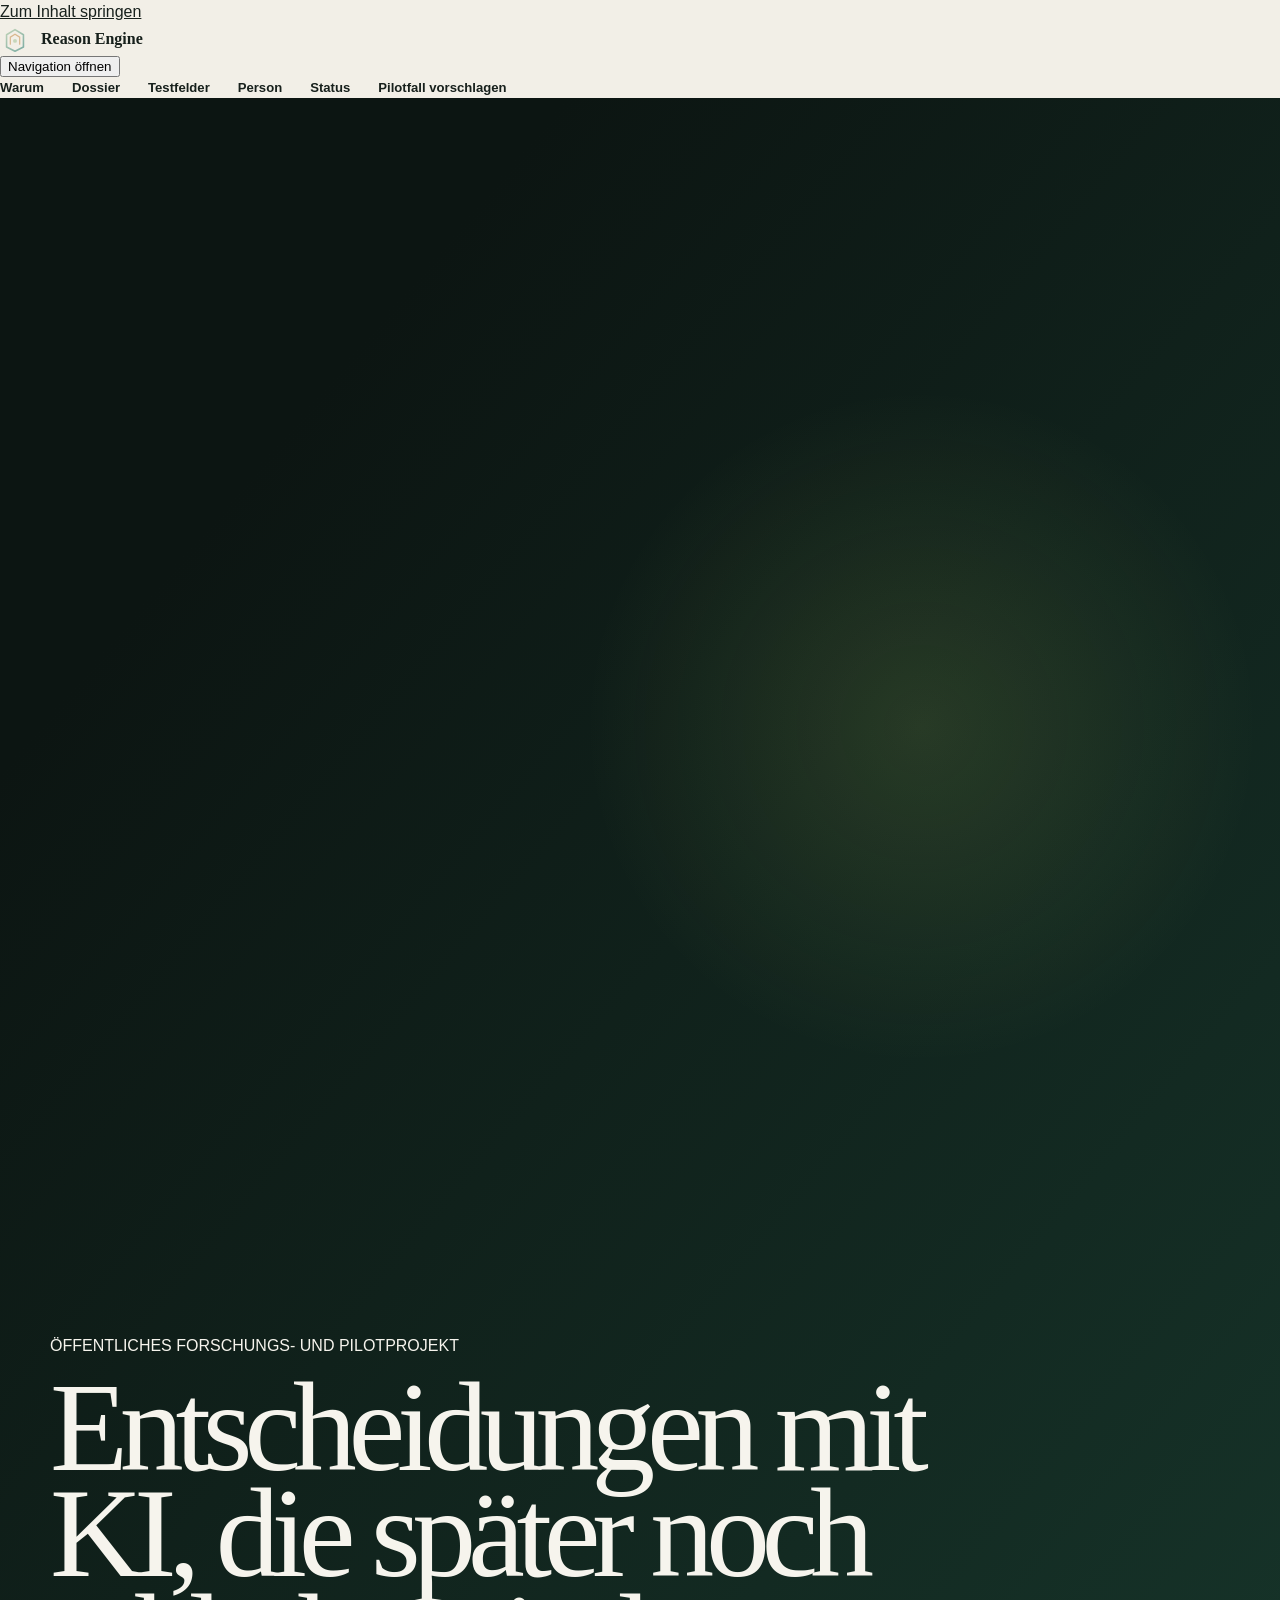
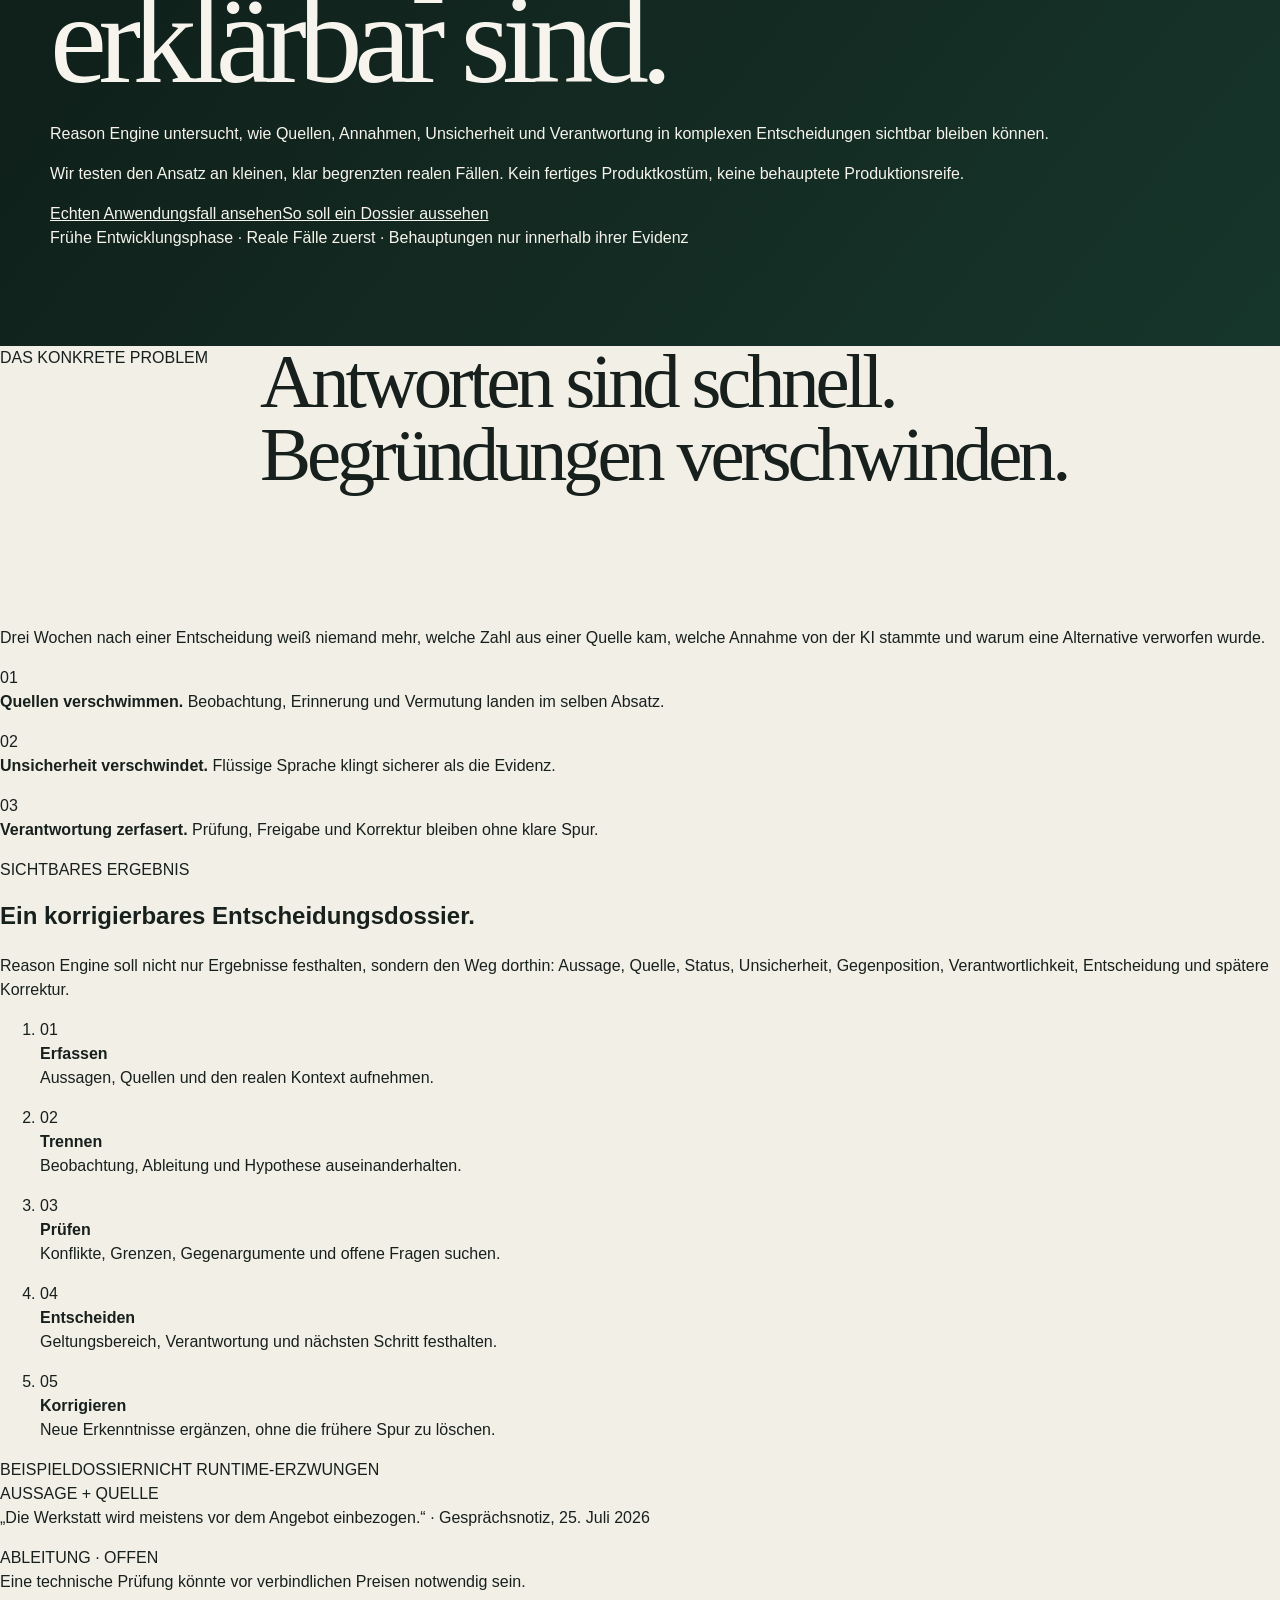
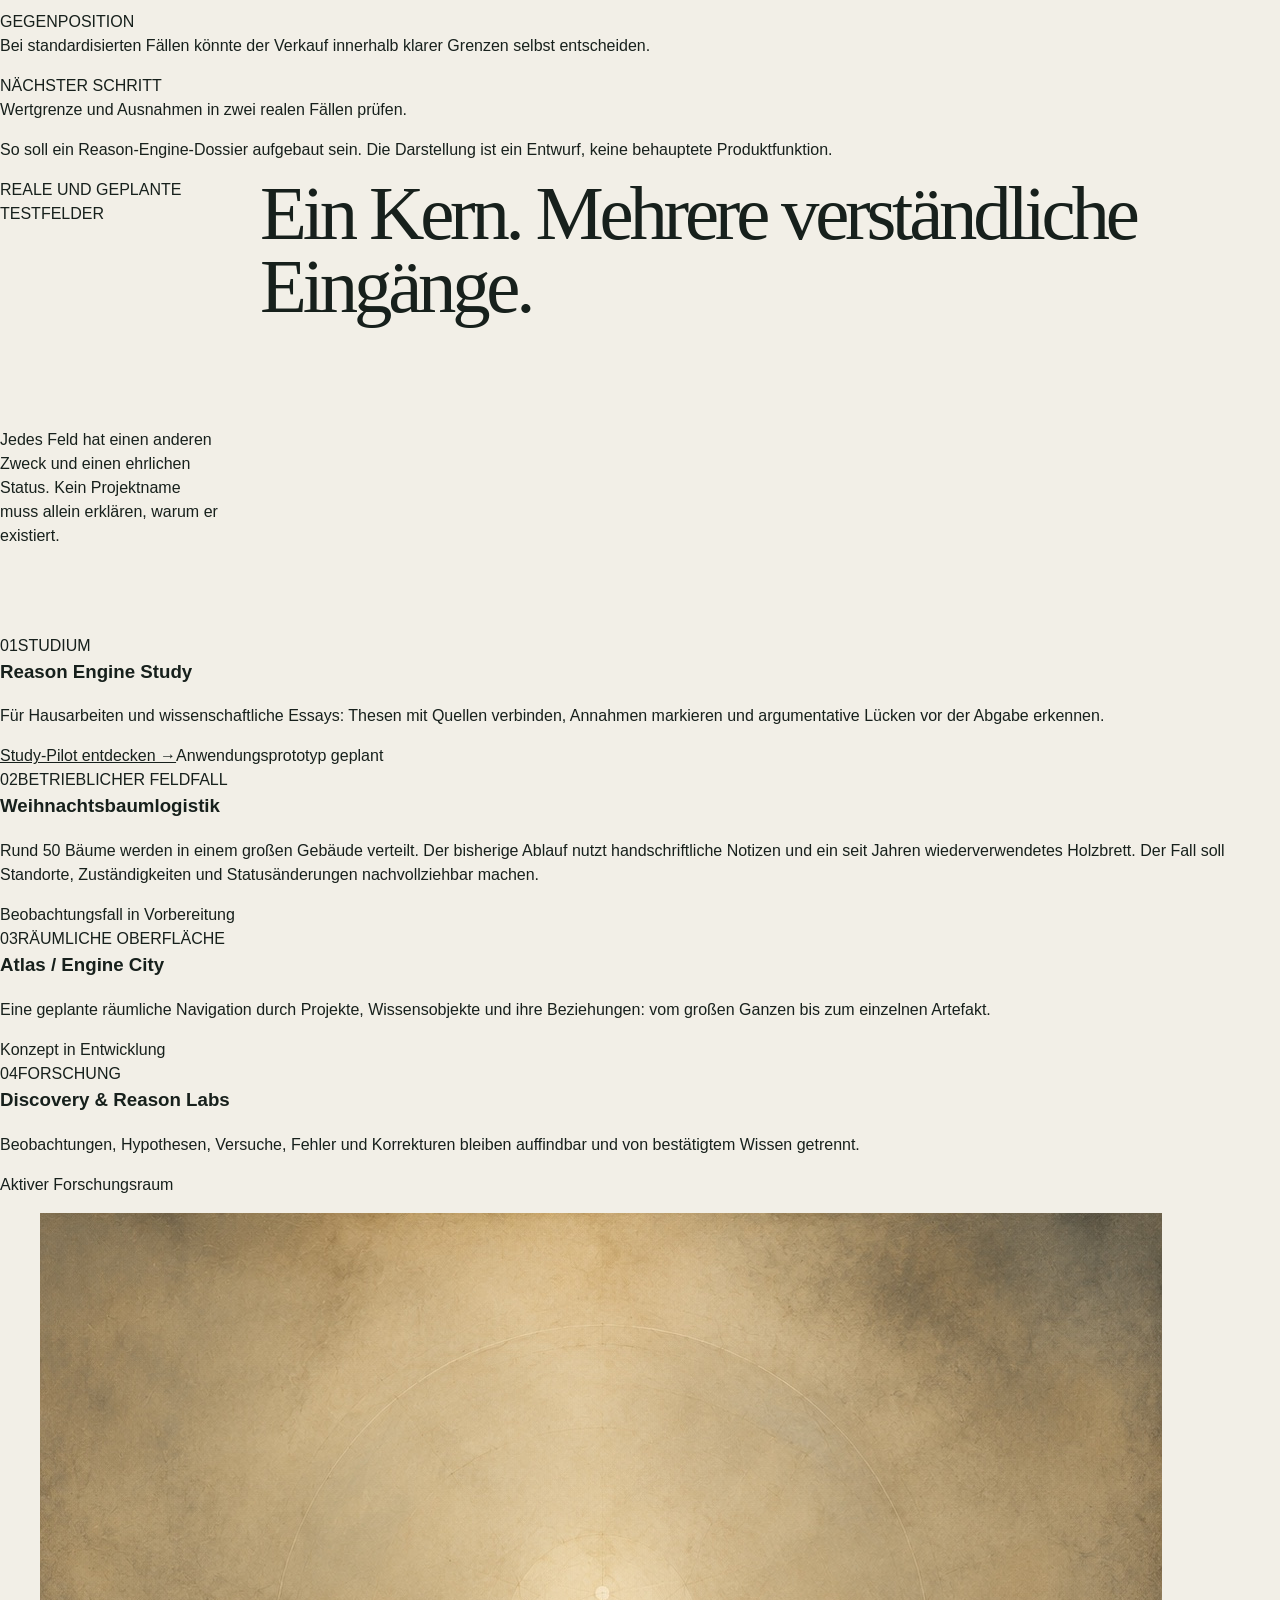
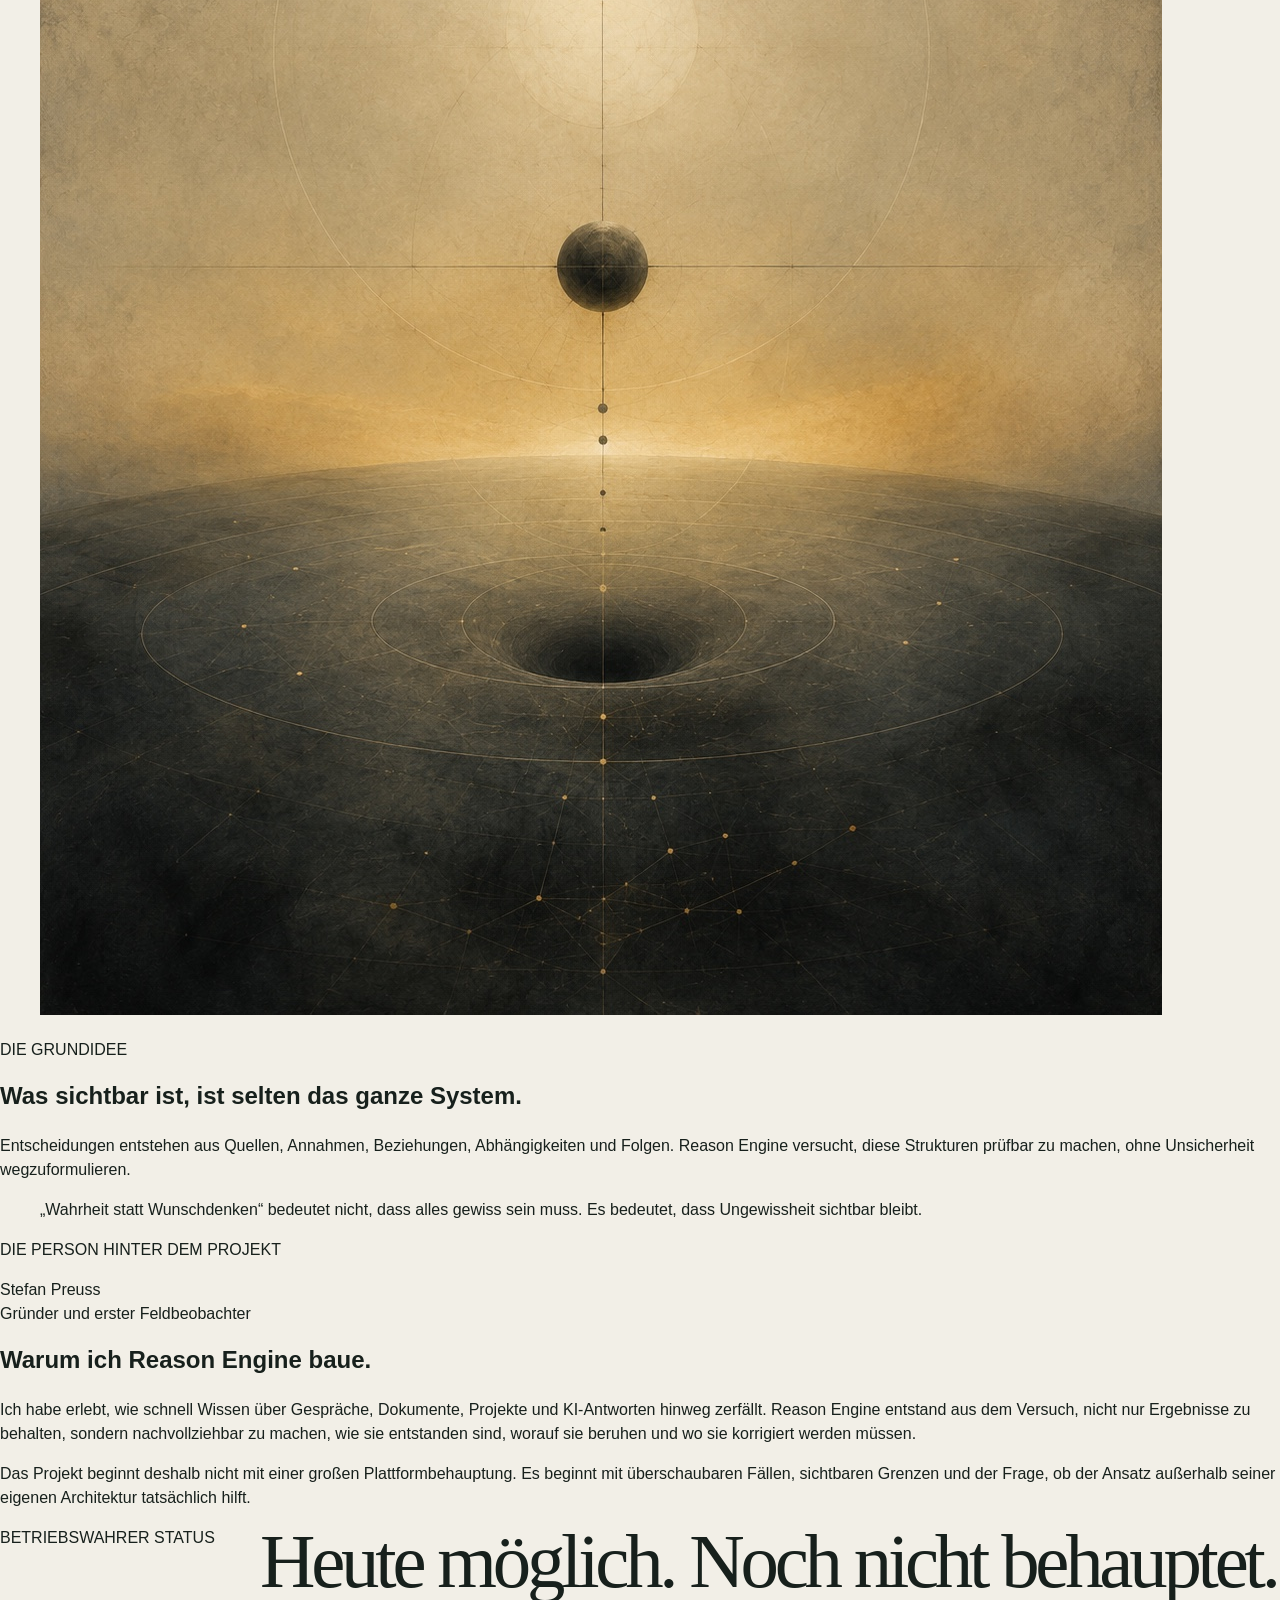
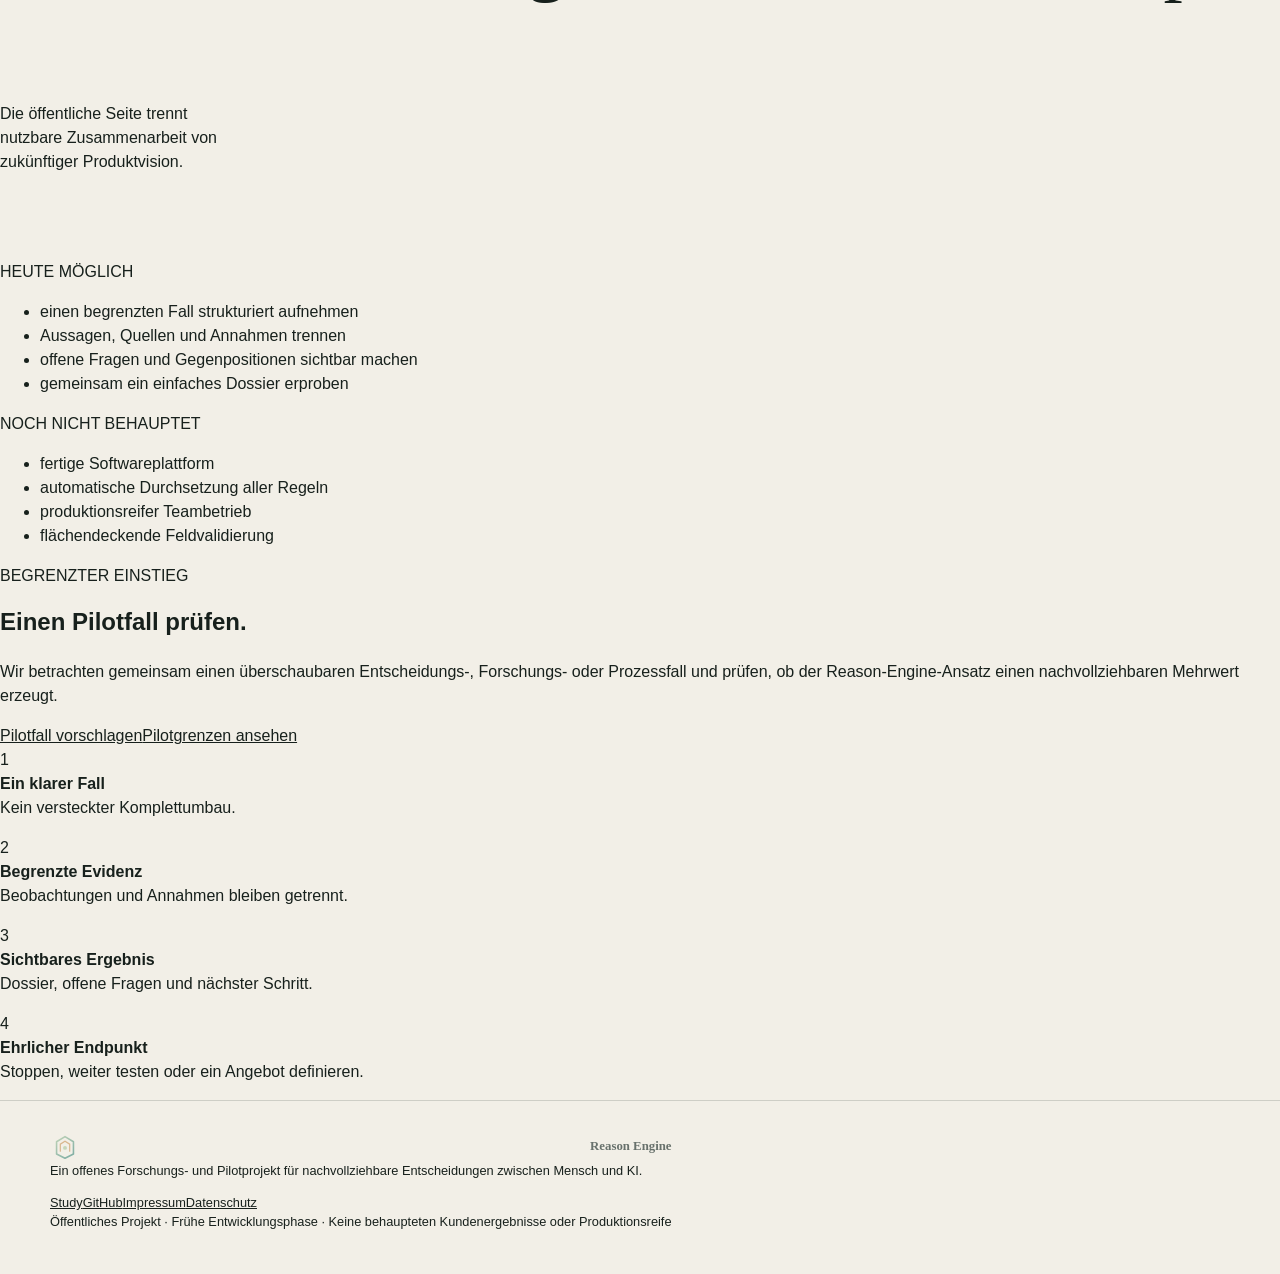
==== commit 8db9326e: "Clarify public project and pilot entrance" ====
--- a/index.html
+++ b/index.html
@@ -3,11 +3,17 @@
 <head>
   <meta charset="utf-8">
   <meta name="viewport" content="width=device-width, initial-scale=1">
-  <meta name="description" content="Reason Engine entwickelt KI-gestützte Entscheidungs- und Prozesssysteme, die Annahmen, Abhängigkeiten und Verantwortung sichtbar machen.">
-  <meta name="robots" content="noindex,nofollow">
+  <meta name="description" content="Reason Engine ist ein offenes Forschungs- und Pilotprojekt für nachvollziehbare Entscheidungen zwischen Mensch und KI.">
+  <meta name="robots" content="index,follow,max-image-preview:large">
   <meta name="theme-color" content="#17140f">
-  <meta name="reason-engine-build" content="visual-homepage-restored-2026-07-26">
-  <title>Reason Engine · Komplexe Entscheidungen sichtbar machen</title>
+  <meta name="reason-engine-build" content="public-entrance-v0.6-2026-07-26">
+  <link rel="canonical" href="https://reasonengine.de/">
+  <meta property="og:type" content="website">
+  <meta property="og:title" content="Reason Engine · Entscheidungen mit KI, die später noch erklärbar sind">
+  <meta property="og:description" content="Ein offenes Forschungs- und Pilotprojekt für nachvollziehbare Entscheidungen zwischen Mensch und KI.">
+  <meta property="og:url" content="https://reasonengine.de/">
+  <meta property="og:image" content="https://reasonengine.de/assets/IMG_0472.jpeg">
+  <title>Reason Engine · Entscheidungen mit KI, die später noch erklärbar sind</title>
   <link rel="icon" href="assets/mark.svg" type="image/svg+xml">
   <link rel="manifest" href="site.webmanifest">
   <link rel="preload" href="assets/IMG_0472.jpeg" as="image" fetchpriority="high">
@@ -16,238 +22,102 @@
 </head>
 <body>
   <a class="skip-link" href="#main">Zum Inhalt springen</a>
-
   <header class="site-header" data-header>
     <div class="shell nav-shell">
-      <a class="brand" href="#top" aria-label="Reason Engine Startseite">
-        <img src="assets/mark.svg" width="34" height="34" alt="">
-        <span>Reason Engine</span>
-      </a>
-
-      <button class="nav-toggle" type="button" aria-expanded="false" aria-controls="site-nav" data-nav-toggle>
-        <span class="sr-only">Navigation öffnen</span>
-        <span></span><span></span>
-      </button>
-
+      <a class="brand" href="#top" aria-label="Reason Engine Startseite"><img src="assets/mark.svg" width="34" height="34" alt=""><span>Reason Engine</span></a>
+      <button class="nav-toggle" type="button" aria-expanded="false" aria-controls="site-nav" data-nav-toggle><span class="sr-only">Navigation öffnen</span><span></span><span></span></button>
       <nav id="site-nav" class="site-nav" aria-label="Hauptnavigation" data-nav>
-        <a href="#arbeitsweise">Arbeitsweise</a>
-        <a href="#projekte">Projekte</a>
-        <a href="#prinzipien">Prinzipien</a>
-        <a href="#pilot">Pilot</a>
-        <a class="nav-cta" href="mailto:ohno5001@gmail.com?subject=Pilotgespräch%20Reason%20Engine">Gespräch vereinbaren</a>
+        <a href="#warum">Warum</a><a href="#dossier">Dossier</a><a href="#felder">Testfelder</a><a href="#person">Person</a><a href="#status">Status</a><a class="nav-cta" href="mailto:ohno5001@gmail.com?subject=Pilotfall%20f%C3%BCr%20Reason%20Engine">Pilotfall vorschlagen</a>
       </nav>
     </div>
   </header>
-
   <main id="main">
     <section class="hero" id="top" aria-labelledby="hero-title">
       <img class="hero-image" src="assets/IMG_0472.jpeg" width="1448" height="1086" fetchpriority="high" decoding="async" alt="Zwei Menschen arbeiten in einer hölzernen Bibliothek gemeinsam an einem großen Modell; daneben steht ein MacBook.">
       <div class="hero-shade" aria-hidden="true"></div>
-      <div class="shell hero-inner">
-        <div class="hero-copy reveal">
-          <p class="eyebrow light">KI UND MENSCH</p>
-          <h1 id="hero-title">Wir machen komplexe Entscheidungen sichtbar.</h1>
-          <p class="hero-lead">
-            Reason Engine entwickelt KI-gestützte Entscheidungs- und Prozesssysteme für Organisationen,
-            in denen Wissen über Menschen, Dokumente und Werkzeuge verteilt ist.
-          </p>
-          <p class="hero-detail">
-            Annahmen, Abhängigkeiten, Verantwortlichkeiten und nächste Schritte bleiben nachvollziehbar,
-            statt in einer Black Box zu verschwinden.
-          </p>
-          <div class="hero-actions">
-            <a class="button button-light" href="#pilot">Pilotprozess prüfen</a>
-            <a class="button button-ghost" href="#arbeitsweise">Unsere Arbeitsweise</a>
+      <div class="shell hero-inner"><div class="hero-copy reveal">
+        <p class="eyebrow light">ÖFFENTLICHES FORSCHUNGS- UND PILOTPROJEKT</p>
+        <h1 id="hero-title">Entscheidungen mit KI, die später noch erklärbar sind.</h1>
+        <p class="hero-lead">Reason Engine untersucht, wie Quellen, Annahmen, Unsicherheit und Verantwortung in komplexen Entscheidungen sichtbar bleiben können.</p>
+        <p class="hero-detail">Wir testen den Ansatz an kleinen, klar begrenzten realen Fällen. Kein fertiges Produktkostüm, keine behauptete Produktionsreife.</p>
+        <div class="hero-actions"><a class="button button-light" href="#felder">Echten Anwendungsfall ansehen</a><a class="button button-ghost" href="#dossier">So soll ein Dossier aussehen</a></div>
+        <p class="hero-truth">Frühe Entwicklungsphase · Reale Fälle zuerst · Behauptungen nur innerhalb ihrer Evidenz</p>
+      </div></div>
+    </section>
+
+    <section class="problem-section" id="warum" aria-labelledby="problem-title">
+      <div class="shell problem-layout">
+        <div class="section-head reveal"><p class="eyebrow">DAS KONKRETE PROBLEM</p><h2 id="problem-title">Antworten sind schnell. Begründungen verschwinden.</h2></div>
+        <div class="problem-example reveal">
+          <p class="problem-lead">Drei Wochen nach einer Entscheidung weiß niemand mehr, welche Zahl aus einer Quelle kam, welche Annahme von der KI stammte und warum eine Alternative verworfen wurde.</p>
+          <div class="problem-points">
+            <div><span>01</span><p><strong>Quellen verschwimmen.</strong> Beobachtung, Erinnerung und Vermutung landen im selben Absatz.</p></div>
+            <div><span>02</span><p><strong>Unsicherheit verschwindet.</strong> Flüssige Sprache klingt sicherer als die Evidenz.</p></div>
+            <div><span>03</span><p><strong>Verantwortung zerfasert.</strong> Prüfung, Freigabe und Korrektur bleiben ohne klare Spur.</p></div>
           </div>
-          <p class="hero-truth">Frühe Entwicklungsphase. Reale Prozesse zuerst, Produktversprechen später.</p>
         </div>
       </div>
     </section>
 
-    <section class="mechanism-section" id="arbeitsweise" aria-labelledby="mechanism-title">
+    <section class="mechanism-section" id="dossier" aria-labelledby="mechanism-title">
       <div class="shell mechanism-grid">
         <div class="mechanism-copy reveal">
-          <p class="eyebrow">WIE REASON ENGINE ARBEITET</p>
-          <h2 id="mechanism-title">Aus einem Gespräch wird ein prüfbarer Prozess.</h2>
-          <p>
-            Reason Engine trennt direkte Aussagen, modellseitige Ableitungen, offene Fragen und bestätigte Regeln.
-            So entsteht keine bloße Zusammenfassung, sondern ein korrigierbarer Entscheidungsraum.
-          </p>
+          <p class="eyebrow">SICHTBARES ERGEBNIS</p><h2 id="mechanism-title">Ein korrigierbares Entscheidungsdossier.</h2>
+          <p>Reason Engine soll nicht nur Ergebnisse festhalten, sondern den Weg dorthin: Aussage, Quelle, Status, Unsicherheit, Gegenposition, Verantwortlichkeit, Entscheidung und spätere Korrektur.</p>
           <ol class="method-steps">
-            <li><span>01</span><div><strong>Erfassen</strong><p>Reale Abläufe und Fachwissen in natürlicher Sprache aufnehmen.</p></div></li>
-            <li><span>02</span><div><strong>Strukturieren</strong><p>Rollen, Schritte, Annahmen und Abhängigkeiten sichtbar machen.</p></div></li>
-            <li><span>03</span><div><strong>Prüfen</strong><p>Unsicherheit, Konflikte und Inferenz ausdrücklich kennzeichnen.</p></div></li>
-            <li><span>04</span><div><strong>Handeln</strong><p>Verantwortung, Freigaben und nächste Schritte festlegen.</p></div></li>
+            <li><span>01</span><div><strong>Erfassen</strong><p>Aussagen, Quellen und den realen Kontext aufnehmen.</p></div></li>
+            <li><span>02</span><div><strong>Trennen</strong><p>Beobachtung, Ableitung und Hypothese auseinanderhalten.</p></div></li>
+            <li><span>03</span><div><strong>Prüfen</strong><p>Konflikte, Grenzen, Gegenargumente und offene Fragen suchen.</p></div></li>
+            <li><span>04</span><div><strong>Entscheiden</strong><p>Geltungsbereich, Verantwortung und nächsten Schritt festhalten.</p></div></li>
+            <li><span>05</span><div><strong>Korrigieren</strong><p>Neue Erkenntnisse ergänzen, ohne die frühere Spur zu löschen.</p></div></li>
           </ol>
         </div>
-
-        <article class="reason-artifact reveal" aria-label="Beispiel eines strukturierten Gesprächsausschnitts">
-          <div class="artifact-head">
-            <span>P2 / PROCESS DISCOVERY</span>
-            <span>VALIDATION ARTEFACT</span>
-          </div>
-          <div class="artifact-row heard">
-            <span class="artifact-label">GEHÖRT</span>
-            <p>„Die Werkstatt wird meistens vor dem Angebot einbezogen.“</p>
-          </div>
-          <div class="artifact-row inferred">
-            <span class="artifact-label">ABGELEITET · OFFEN</span>
-            <p>Eine technische Prüfung ist vor jedem verbindlichen Preis notwendig.</p>
-          </div>
-          <div class="artifact-row open">
-            <span class="artifact-label">ZU KLÄREN</span>
-            <p>Gibt es eine Wertgrenze, unterhalb derer der Verkauf selbst entscheiden darf?</p>
-          </div>
-          <div class="artifact-row confirmed">
-            <span class="artifact-label">BESTÄTIGT</span>
-            <p>Bis zu einer definierten Grenze ist eine vorläufige Bewertung unter festgelegten Bedingungen möglich.</p>
-          </div>
-          <p class="artifact-note">Beispielstruktur, keine behauptete Betriebsregel.</p>
+        <article class="reason-artifact reveal" aria-label="Beispiel eines Reason-Engine-Dossiers">
+          <div class="artifact-head"><span>BEISPIELDOSSIER</span><span>NICHT RUNTIME-ERZWUNGEN</span></div>
+          <div class="artifact-row heard"><span class="artifact-label">AUSSAGE + QUELLE</span><p>„Die Werkstatt wird meistens vor dem Angebot einbezogen.“ · Gesprächsnotiz, 25. Juli 2026</p></div>
+          <div class="artifact-row inferred"><span class="artifact-label">ABLEITUNG · OFFEN</span><p>Eine technische Prüfung könnte vor verbindlichen Preisen notwendig sein.</p></div>
+          <div class="artifact-row open"><span class="artifact-label">GEGENPOSITION</span><p>Bei standardisierten Fällen könnte der Verkauf innerhalb klarer Grenzen selbst entscheiden.</p></div>
+          <div class="artifact-row confirmed"><span class="artifact-label">NÄCHSTER SCHRITT</span><p>Wertgrenze und Ausnahmen in zwei realen Fällen prüfen.</p></div>
+          <p class="artifact-note">So soll ein Reason-Engine-Dossier aufgebaut sein. Die Darstellung ist ein Entwurf, keine behauptete Produktfunktion.</p>
         </article>
       </div>
     </section>
 
-    <section class="projects-section" id="projekte" aria-labelledby="projects-title">
+    <section class="projects-section" id="felder" aria-labelledby="projects-title">
       <div class="shell">
-        <div class="section-head reveal">
-          <p class="eyebrow">WAS GERADE ENTSTEHT</p>
-          <h2 id="projects-title">Vier Räume, ein gemeinsamer Kern.</h2>
-          <p>Keine erfundenen Produkte. Wir zeigen, was konzeptionell feststeht, was im Feld geprüft wird und was noch Entwurf ist.</p>
-        </div>
-
+        <div class="section-head reveal"><p class="eyebrow">REALE UND GEPLANTE TESTFELDER</p><h2 id="projects-title">Ein Kern. Mehrere verständliche Eingänge.</h2><p>Jedes Feld hat einen anderen Zweck und einen ehrlichen Status. Kein Projektname muss allein erklären, warum er existiert.</p></div>
         <div class="project-grid">
-          <article class="project-card project-core reveal">
-            <div class="project-meta"><span>01</span><span>FOUNDATION</span></div>
-            <h3>Reason Engine</h3>
-            <p>Der generische Normen-, Evidenz- und Entscheidungskern. Er trennt Behauptung, Beleg, Inferenz, Entscheidung und Korrektur.</p>
-            <span class="status-chip">Kernarchitektur aktiv</span>
-          </article>
-
-          <article class="project-card project-p2 reveal">
-            <div class="project-meta"><span>02</span><span>EXTERNAL PILOT</span></div>
-            <h3>P2 Engine</h3>
-            <p>Der erste externe kommerzielle Validierungsraum: Prozess- und Entscheidungssysteme für den Landmaschinenhandel.</p>
-            <span class="status-chip">Discovery pending</span>
-          </article>
-
-          <article class="project-card project-atlas reveal">
-            <div class="project-meta"><span>03</span><span>SPATIAL INTERFACE</span></div>
-            <h3>Atlas / Engine City</h3>
-            <p>Eine räumliche Oberfläche für komplexe Systeme, Beziehungen und Entscheidungen. Vom großen Ganzen bis zum einzelnen Artefakt.</p>
-            <span class="status-chip">Konzept in Entwicklung</span>
-          </article>
-
-          <article class="project-card project-lab reveal">
-            <div class="project-meta"><span>04</span><span>RESEARCH</span></div>
-            <h3>Discovery & Reason Labs</h3>
-            <p>Beobachtungen, Hypothesen, Fehler und neue Verfahren bleiben auffindbar, prüfbar und von bestätigtem Wissen getrennt.</p>
-            <span class="status-chip">Research in progress</span>
-          </article>
+          <article class="project-card project-study reveal"><div class="project-meta"><span>01</span><span>STUDIUM</span></div><h3>Reason Engine Study</h3><p>Für Hausarbeiten und wissenschaftliche Essays: Thesen mit Quellen verbinden, Annahmen markieren und argumentative Lücken vor der Abgabe erkennen.</p><a class="card-link" href="study.html">Study-Pilot entdecken →</a><span class="status-chip">Anwendungsprototyp geplant</span></article>
+          <article class="project-card project-p2 reveal"><div class="project-meta"><span>02</span><span>BETRIEBLICHER FELDFALL</span></div><h3>Weihnachtsbaumlogistik</h3><p>Rund 50 Bäume werden in einem großen Gebäude verteilt. Der bisherige Ablauf nutzt handschriftliche Notizen und ein seit Jahren wiederverwendetes Holzbrett. Der Fall soll Standorte, Zuständigkeiten und Statusänderungen nachvollziehbar machen.</p><span class="status-chip">Beobachtungsfall in Vorbereitung</span></article>
+          <article class="project-card project-atlas reveal"><div class="project-meta"><span>03</span><span>RÄUMLICHE OBERFLÄCHE</span></div><h3>Atlas / Engine City</h3><p>Eine geplante räumliche Navigation durch Projekte, Wissensobjekte und ihre Beziehungen: vom großen Ganzen bis zum einzelnen Artefakt.</p><span class="status-chip">Konzept in Entwicklung</span></article>
+          <article class="project-card project-lab reveal"><div class="project-meta"><span>04</span><span>FORSCHUNG</span></div><h3>Discovery & Reason Labs</h3><p>Beobachtungen, Hypothesen, Versuche, Fehler und Korrekturen bleiben auffindbar und von bestätigtem Wissen getrennt.</p><span class="status-chip">Aktiver Forschungsraum</span></article>
         </div>
       </div>
     </section>
 
-    <section class="manifest-section" aria-labelledby="manifest-title">
-      <div class="shell manifest-grid">
-        <figure class="manifest-image reveal">
-          <img src="assets/IMG_0473.jpeg" width="1122" height="1402" loading="lazy" decoding="async" alt="Abstrakte Darstellung einer schwebenden Kugel, geometrischer Beziehungen und einer verborgenen Tiefe unter einer dunklen Oberfläche.">
-        </figure>
-        <div class="manifest-copy reveal">
-          <p class="eyebrow light">MANIFESTMOMENT</p>
-          <h2 id="manifest-title">Was sichtbar ist, ist selten das ganze System.</h2>
-          <p>
-            Entscheidungen entstehen aus Annahmen, Beziehungen, Abhängigkeiten und Folgen.
-            Reason Engine macht diese Strukturen prüfbar, ohne vorzugeben, Unsicherheit vollständig beseitigen zu können.
-          </p>
-          <blockquote>„Wahrheit statt Wunschdenken“ bedeutet nicht, dass alles gewiss sein muss. Es bedeutet, dass Ungewissheit sichtbar bleibt.</blockquote>
-        </div>
+    <section class="manifest-section" aria-labelledby="manifest-title"><div class="shell manifest-grid">
+      <figure class="manifest-image reveal"><img src="assets/IMG_0473.jpeg" width="1122" height="1402" loading="lazy" decoding="async" alt="Abstrakte Darstellung einer schwebenden Kugel, geometrischer Beziehungen und einer verborgenen Tiefe unter einer dunklen Oberfläche."></figure>
+      <div class="manifest-copy reveal"><p class="eyebrow light">DIE GRUNDIDEE</p><h2 id="manifest-title">Was sichtbar ist, ist selten das ganze System.</h2><p>Entscheidungen entstehen aus Quellen, Annahmen, Beziehungen, Abhängigkeiten und Folgen. Reason Engine versucht, diese Strukturen prüfbar zu machen, ohne Unsicherheit wegzuformulieren.</p><blockquote>„Wahrheit statt Wunschdenken“ bedeutet nicht, dass alles gewiss sein muss. Es bedeutet, dass Ungewissheit sichtbar bleibt.</blockquote></div>
+    </div></section>
+
+    <section class="founder-section" id="person" aria-labelledby="founder-title"><div class="shell founder-layout">
+      <div class="founder-label reveal"><p class="eyebrow">DIE PERSON HINTER DEM PROJEKT</p><p class="founder-name">Stefan Preuss<br><span>Gründer und erster Feldbeobachter</span></p></div>
+      <div class="founder-copy reveal"><h2 id="founder-title">Warum ich Reason Engine baue.</h2><p>Ich habe erlebt, wie schnell Wissen über Gespräche, Dokumente, Projekte und KI-Antworten hinweg zerfällt. Reason Engine entstand aus dem Versuch, nicht nur Ergebnisse zu behalten, sondern nachvollziehbar zu machen, wie sie entstanden sind, worauf sie beruhen und wo sie korrigiert werden müssen.</p><p>Das Projekt beginnt deshalb nicht mit einer großen Plattformbehauptung. Es beginnt mit überschaubaren Fällen, sichtbaren Grenzen und der Frage, ob der Ansatz außerhalb seiner eigenen Architektur tatsächlich hilft.</p></div>
+    </div></section>
+
+    <section class="status-section" id="status" aria-labelledby="status-title"><div class="shell">
+      <div class="section-head reveal"><p class="eyebrow">BETRIEBSWAHRER STATUS</p><h2 id="status-title">Heute möglich. Noch nicht behauptet.</h2><p>Die öffentliche Seite trennt nutzbare Zusammenarbeit von zukünftiger Produktvision.</p></div>
+      <div class="truth-grid">
+        <article class="truth-card available reveal"><span>HEUTE MÖGLICH</span><ul><li>einen begrenzten Fall strukturiert aufnehmen</li><li>Aussagen, Quellen und Annahmen trennen</li><li>offene Fragen und Gegenpositionen sichtbar machen</li><li>gemeinsam ein einfaches Dossier erproben</li></ul></article>
+        <article class="truth-card not-claimed reveal"><span>NOCH NICHT BEHAUPTET</span><ul><li>fertige Softwareplattform</li><li>automatische Durchsetzung aller Regeln</li><li>produktionsreifer Teambetrieb</li><li>flächendeckende Feldvalidierung</li></ul></article>
       </div>
-    </section>
+    </div></section>
 
-    <section class="principles-section" id="prinzipien" aria-labelledby="principles-title">
-      <div class="shell">
-        <div class="section-head reveal">
-          <p class="eyebrow">PRINZIPIEN IN ARBEITSKLEIDUNG</p>
-          <h2 id="principles-title">Haltung muss sich im System prüfen lassen.</h2>
-        </div>
-
-        <div class="principle-grid">
-          <article class="principle-card reveal">
-            <span>WAHRHEIT</span>
-            <h3>Unsicherheit dokumentieren</h3>
-            <p>Wir simulieren keine falsche Eindeutigkeit. Offene Punkte, Konflikte und Grenzen bleiben sichtbar.</p>
-          </article>
-          <article class="principle-card reveal">
-            <span>VERANTWORTUNG</span>
-            <h3>Begründungen zurückverfolgen</h3>
-            <p>Aussagen, Entscheidungen und Ergebnisse bleiben auf Quellen, Annahmen und verantwortliche Rollen zurückführbar.</p>
-          </article>
-          <article class="principle-card reveal">
-            <span>LERNEN</span>
-            <h3>Korrekturen erhalten</h3>
-            <p>Neue Erkenntnisse überschreiben die Vergangenheit nicht. Sie verbessern das System mit nachvollziehbarer Spur.</p>
-          </article>
-          <article class="principle-card reveal">
-            <span>OFFENHEIT</span>
-            <h3>Fachwissen im Team halten</h3>
-            <p>Wissen bleibt für beteiligte Menschen sichtbar und kontrollierbar, statt im Modell zu verschwinden.</p>
-          </article>
-        </div>
-      </div>
-    </section>
-
-    <section class="pilot-section" id="pilot" aria-labelledby="pilot-title">
-      <div class="shell pilot-card reveal">
-        <div class="pilot-copy">
-          <p class="eyebrow light">AKTUELLER EINSTIEG</p>
-          <h2 id="pilot-title">Einen realen Prozess gemeinsam prüfen.</h2>
-          <p>
-            Wir beginnen nicht mit einem Großprojekt. Wir untersuchen einen klar begrenzten Prozess und prüfen an anonymisierten Fällen,
-            ob Reason Engine einen praktischen Unterschied macht.
-          </p>
-          <div class="hero-actions">
-            <a class="button button-light" href="mailto:ohno5001@gmail.com?subject=Pilotgespräch%20Reason%20Engine">Pilotgespräch vereinbaren</a>
-            <a class="button button-ghost" href="#pilot-rahmen">Was ein Pilot umfasst</a>
-          </div>
-        </div>
-        <div class="pilot-boundary" id="pilot-rahmen">
-          <div><span>1</span><p><strong>Ein Prozess</strong><br>Kein versteckter ERP-Neubau.</p></div>
-          <div><span>2</span><p><strong>Maximal zwei Testfälle</strong><br>Anonymisiert oder synthetisch.</p></div>
-          <div><span>3</span><p><strong>Klarer Endpunkt</strong><br>Stoppen, nicht bauen oder bezahltes Angebot.</p></div>
-          <div><span>4</span><p><strong>Keine Produktivabhängigkeit</strong><br>Validierung bleibt Validierung.</p></div>
-        </div>
-      </div>
-    </section>
-
-    <section class="status-section" aria-labelledby="status-title">
-      <div class="shell status-layout">
-        <div class="reveal">
-          <p class="eyebrow">AKTUELLER STAND</p>
-          <h2 id="status-title">Die Werkstatt steht. Der Nutzen muss sich im Feld beweisen.</h2>
-        </div>
-        <dl class="status-list reveal">
-          <div><dt>Reason Engine Kern</dt><dd>konzeptionell etabliert</dd></div>
-          <div><dt>P2 Foundation</dt><dd>angelegt, unvalidiert</dd></div>
-          <div><dt>Erster Feldtest</dt><dd>ausstehend</dd></div>
-          <div><dt>Zahlungsbereitschaft</dt><dd>noch nicht bewiesen</dd></div>
-        </dl>
-      </div>
-    </section>
+    <section class="pilot-section" id="pilot" aria-labelledby="pilot-title"><div class="shell pilot-card reveal">
+      <div class="pilot-copy"><p class="eyebrow light">BEGRENZTER EINSTIEG</p><h2 id="pilot-title">Einen Pilotfall prüfen.</h2><p>Wir betrachten gemeinsam einen überschaubaren Entscheidungs-, Forschungs- oder Prozessfall und prüfen, ob der Reason-Engine-Ansatz einen nachvollziehbaren Mehrwert erzeugt.</p><div class="hero-actions"><a class="button button-light" href="mailto:ohno5001@gmail.com?subject=Pilotfall%20f%C3%BCr%20Reason%20Engine">Pilotfall vorschlagen</a><a class="button button-ghost" href="#pilot-rahmen">Pilotgrenzen ansehen</a></div></div>
+      <div class="pilot-boundary" id="pilot-rahmen"><div><span>1</span><p><strong>Ein klarer Fall</strong><br>Kein versteckter Komplettumbau.</p></div><div><span>2</span><p><strong>Begrenzte Evidenz</strong><br>Beobachtungen und Annahmen bleiben getrennt.</p></div><div><span>3</span><p><strong>Sichtbares Ergebnis</strong><br>Dossier, offene Fragen und nächster Schritt.</p></div><div><span>4</span><p><strong>Ehrlicher Endpunkt</strong><br>Stoppen, weiter testen oder ein Angebot definieren.</p></div></div>
+    </div></section>
   </main>
-
-  <footer class="site-footer">
-    <div class="shell footer-grid">
-      <div>
-        <a class="brand footer-brand" href="#top"><img src="assets/mark.svg" width="32" height="32" alt=""><span>Reason Engine</span></a>
-        <p>KI-gestützte Systeme für Entscheidungen, bei denen menschliche Verantwortung nicht verloren gehen darf.</p>
-      </div>
-      <div class="footer-links">
-        <a href="https://github.com/ans5000/reason-engine" rel="noopener noreferrer">GitHub</a>
-        <a href="impressum.html">Impressum</a>
-        <a href="datenschutz.html">Datenschutz</a>
-      </div>
-      <p class="footer-status">Öffentliche Vorschau · Frühe Entwicklungsphase · Keine behaupteten Kundenergebnisse</p>
-    </div>
-  </footer>
+  <footer class="site-footer"><div class="shell footer-grid"><div><a class="brand footer-brand" href="#top"><img src="assets/mark.svg" width="32" height="32" alt=""><span>Reason Engine</span></a><p>Ein offenes Forschungs- und Pilotprojekt für nachvollziehbare Entscheidungen zwischen Mensch und KI.</p></div><div class="footer-links"><a href="study.html">Study</a><a href="https://github.com/ans5000/reason-engine" rel="noopener noreferrer">GitHub</a><a href="impressum.html">Impressum</a><a href="datenschutz.html">Datenschutz</a></div><p class="footer-status">Öffentliches Projekt · Frühe Entwicklungsphase · Keine behaupteten Kundenergebnisse oder Produktionsreife</p></div></footer>
 </body>
 </html>
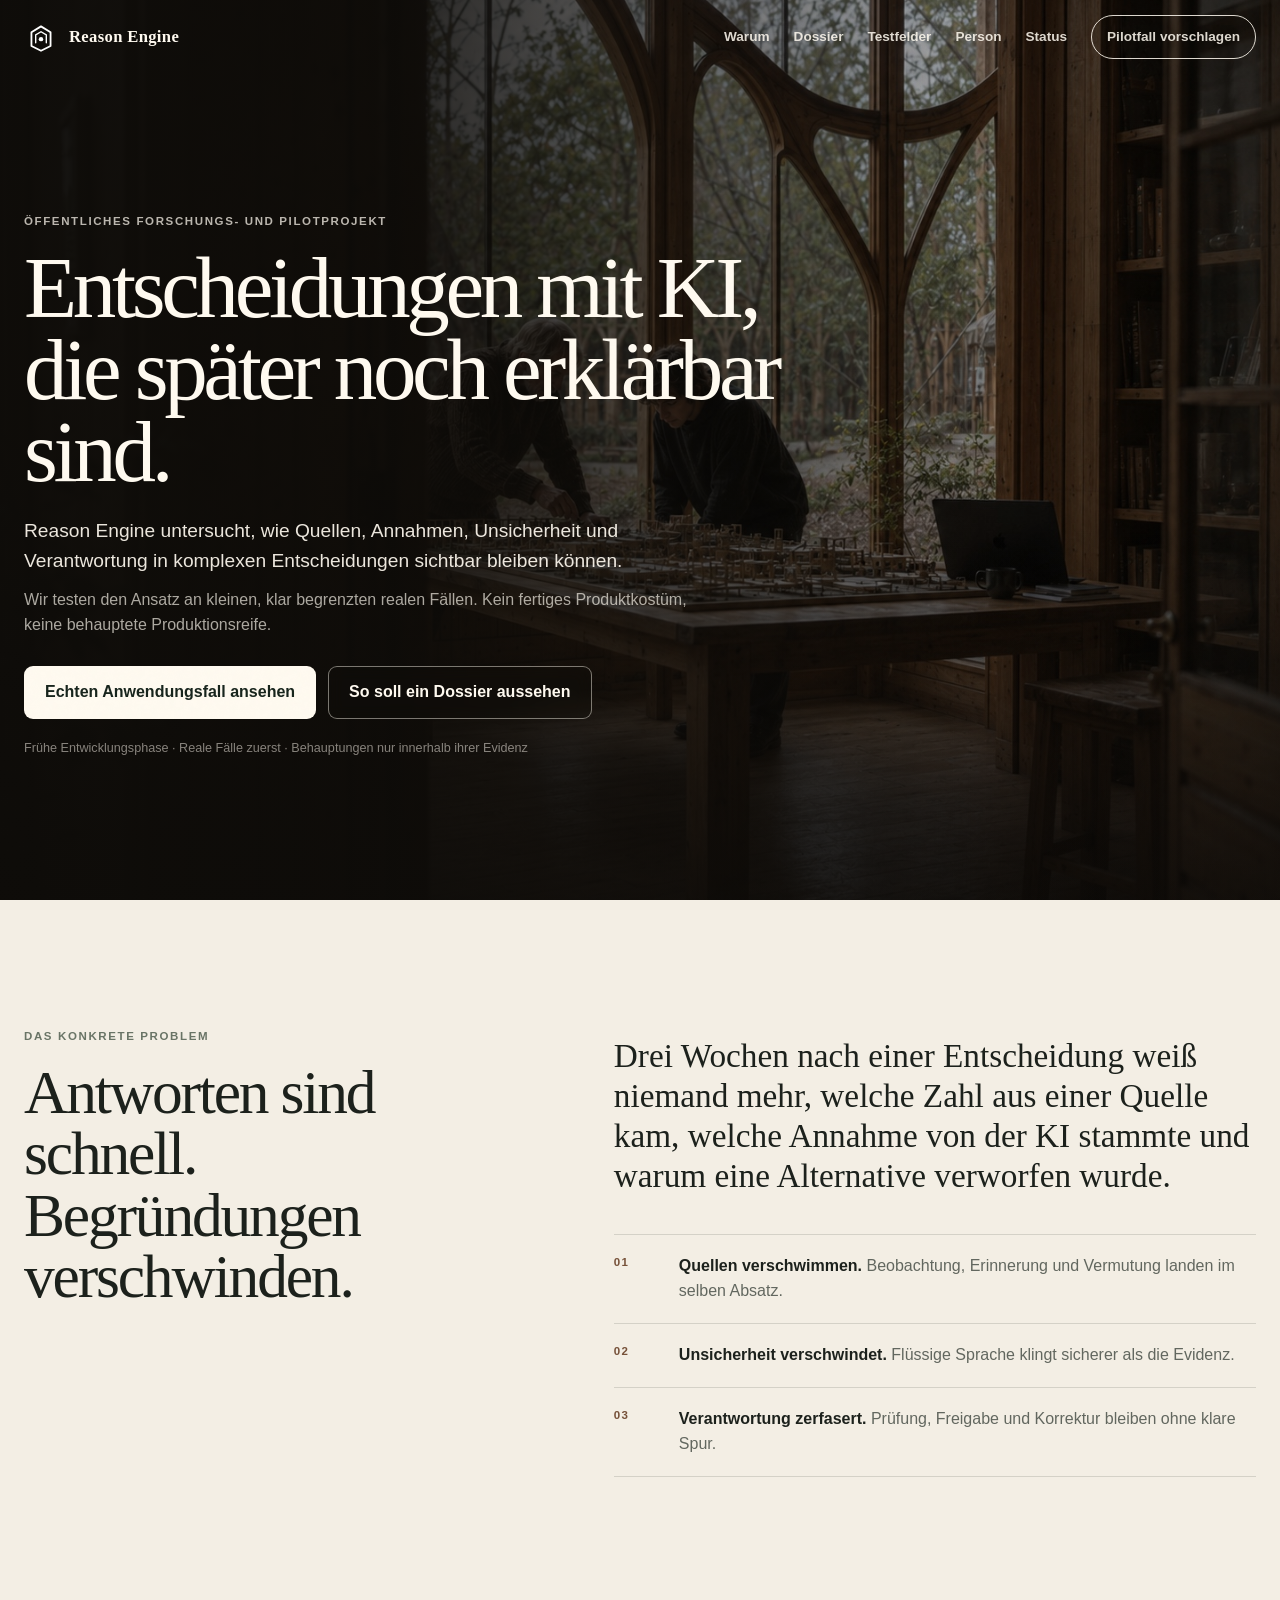
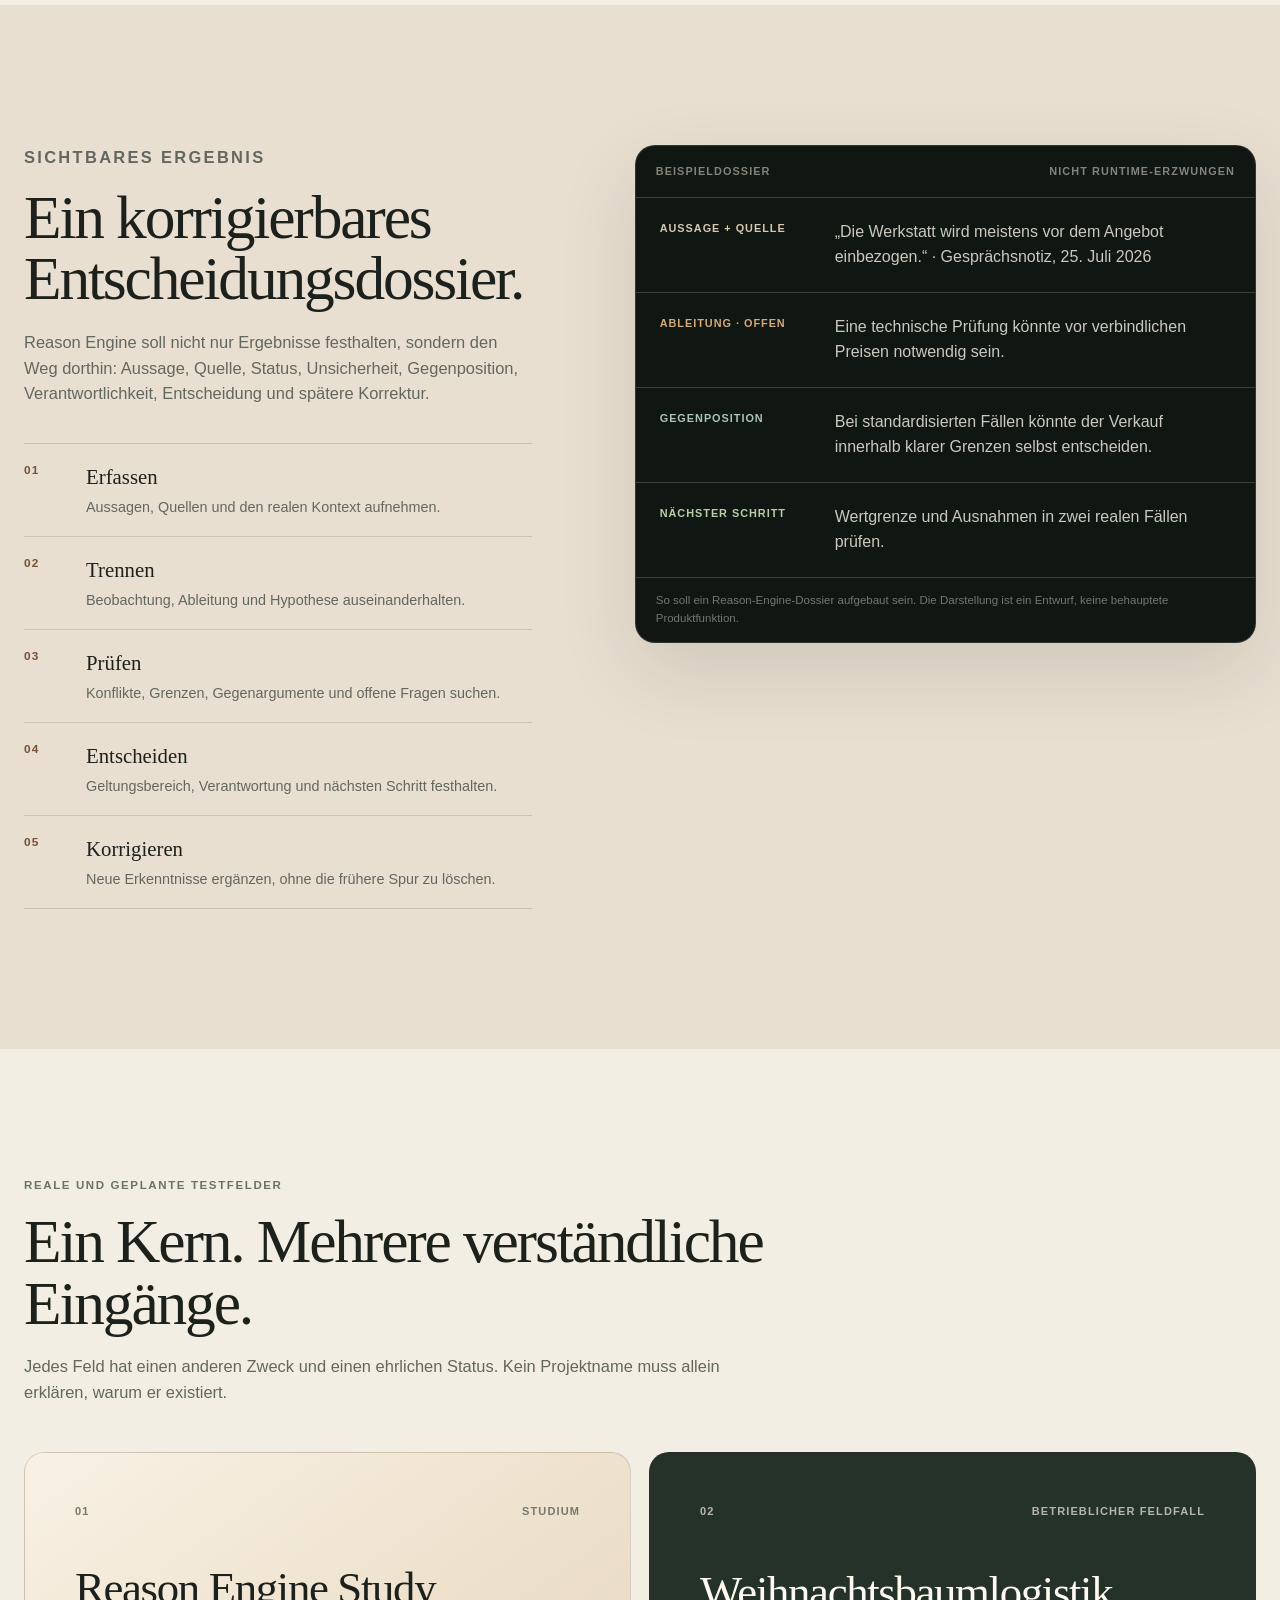
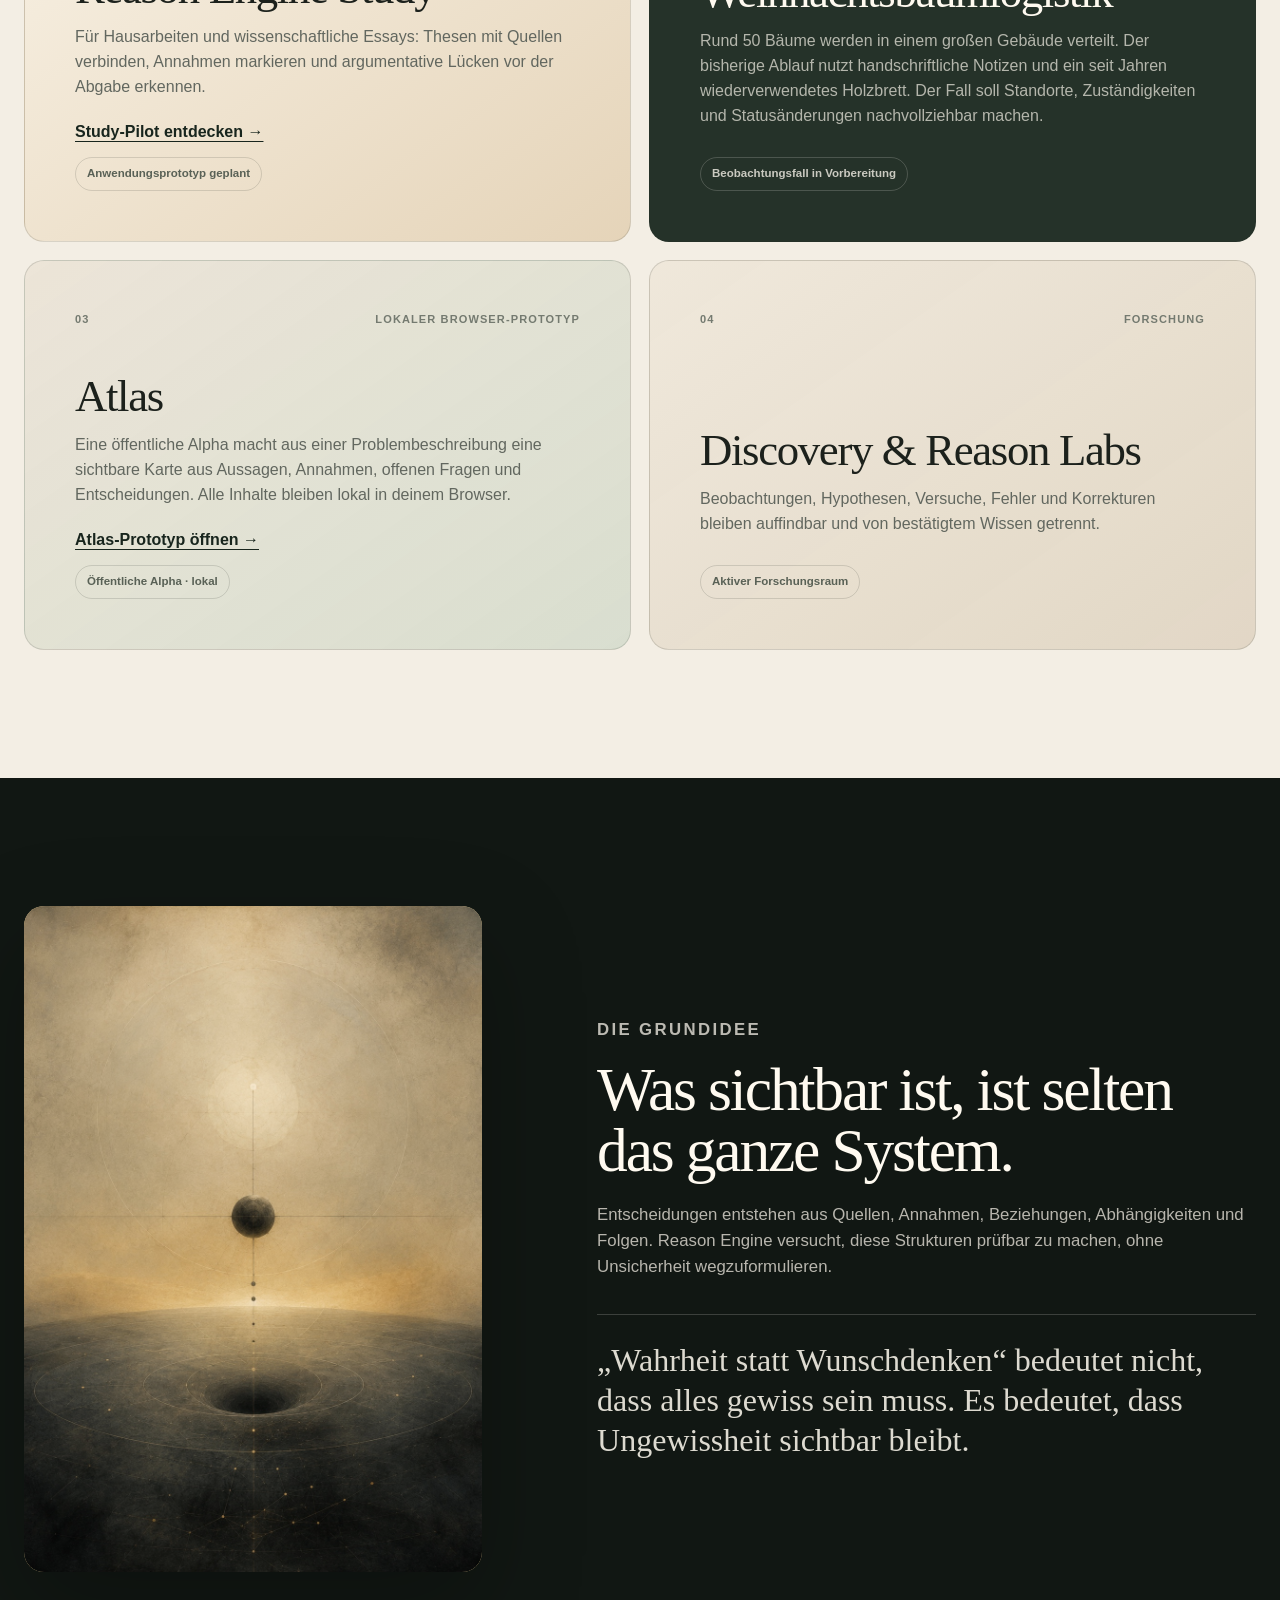
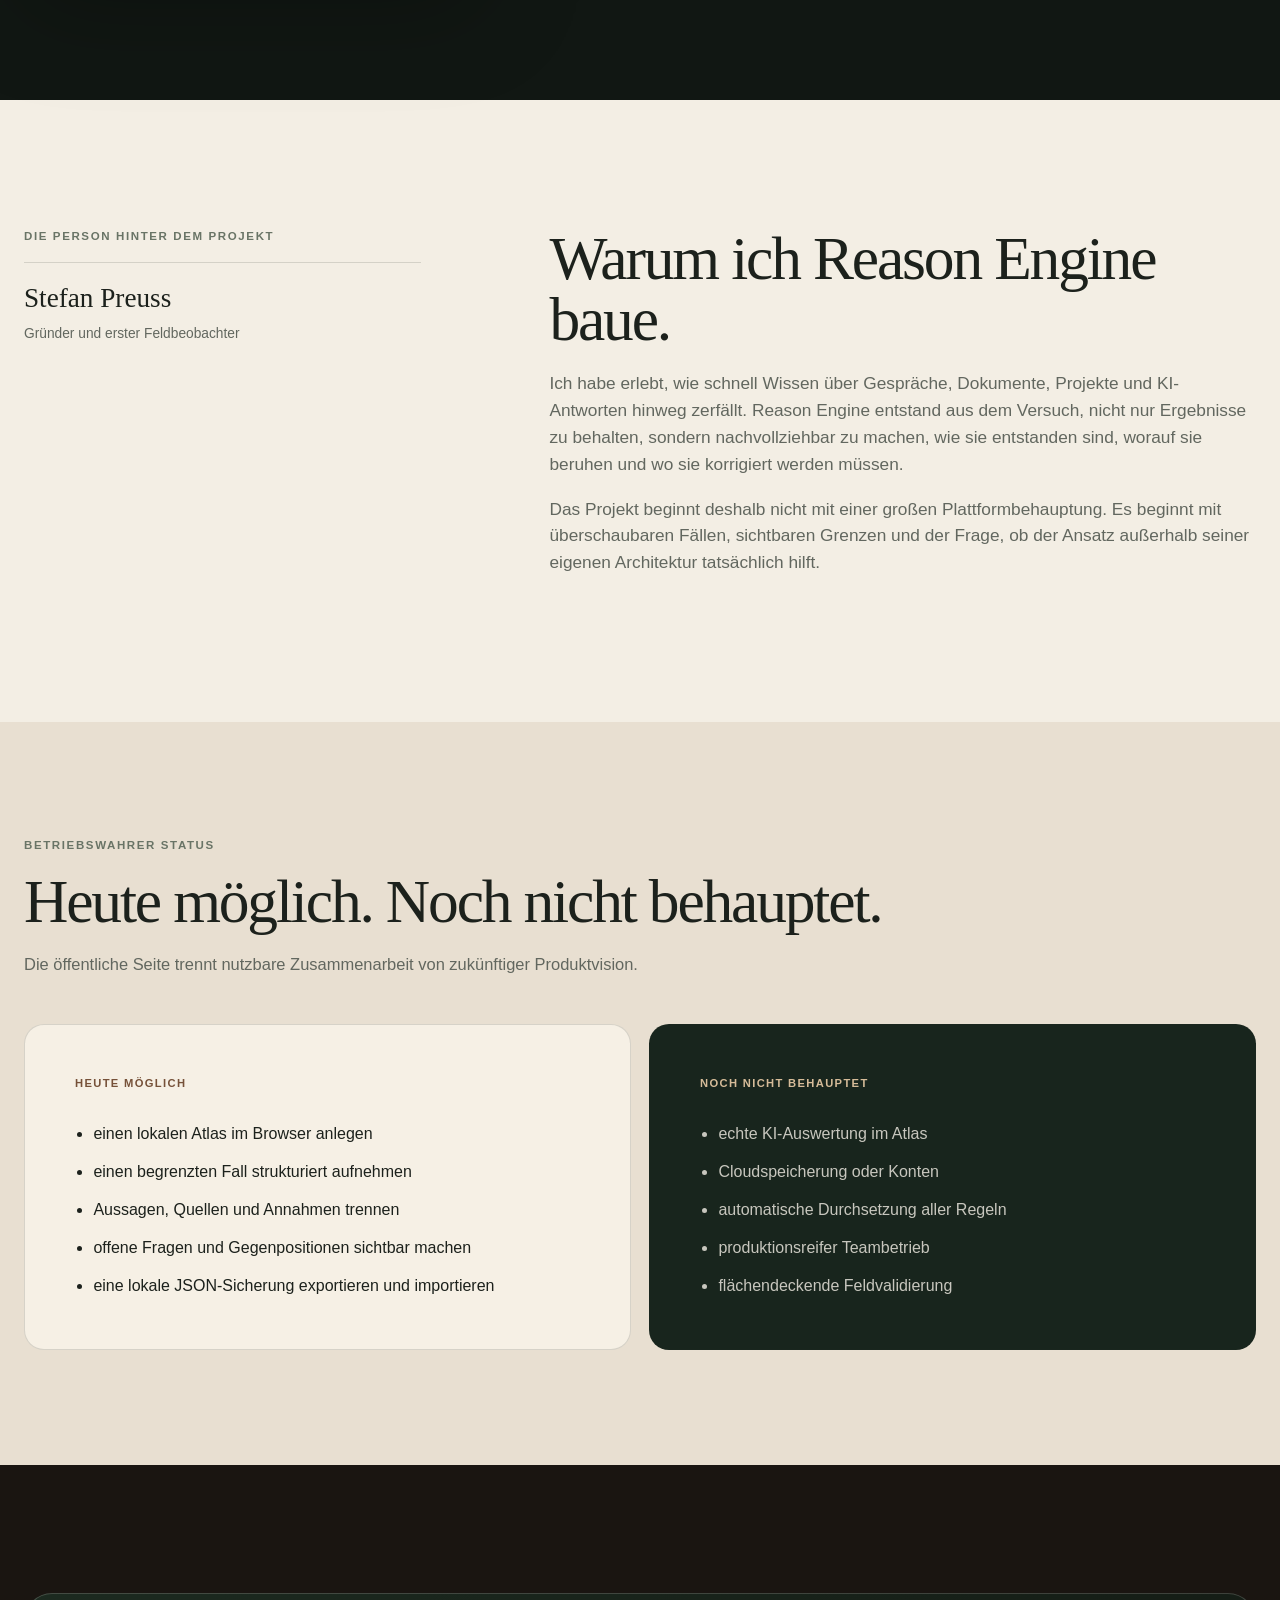
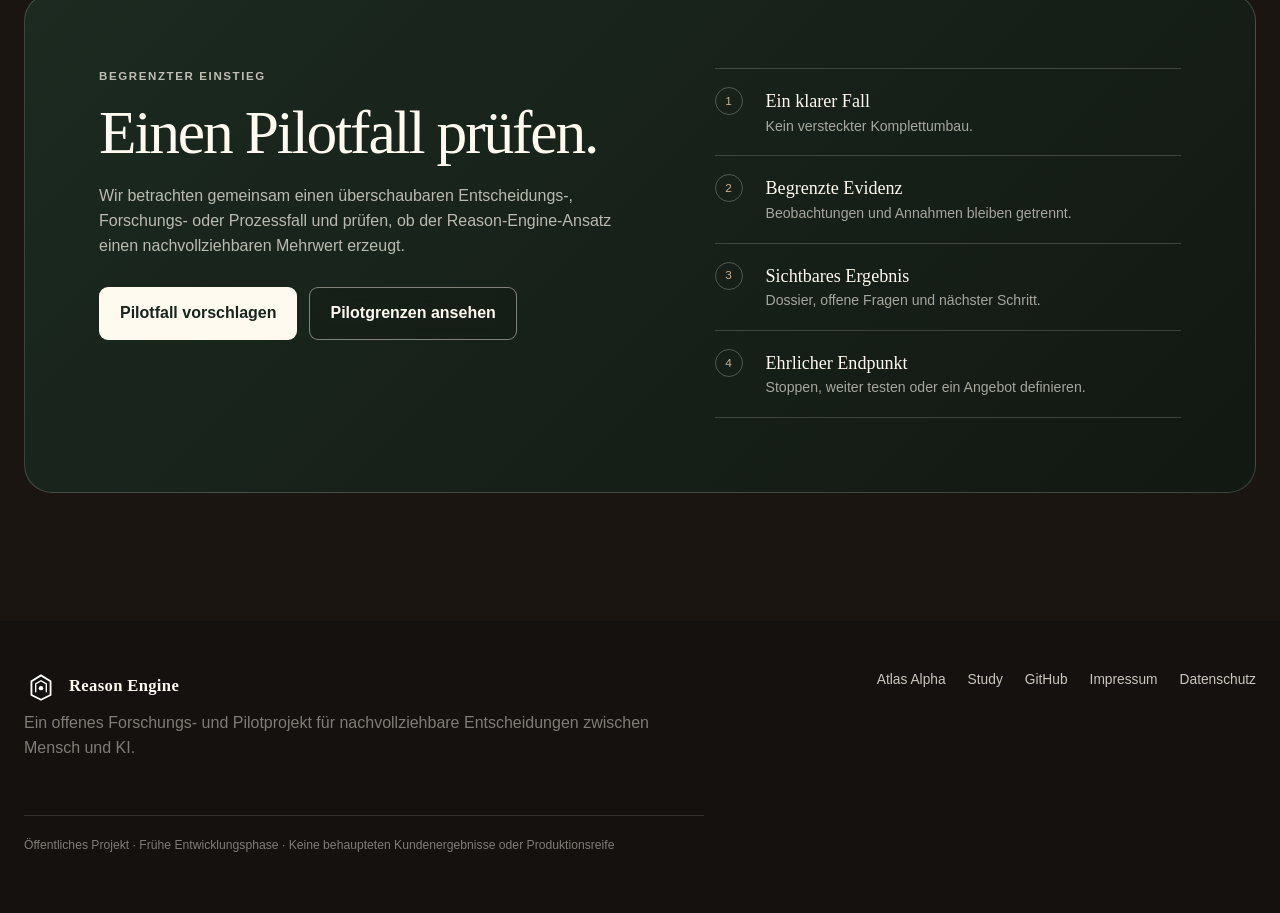
==== commit 600d028c: "Expose bounded Atlas public alpha" ====
--- a/index.html
+++ b/index.html
@@ -6,7 +6,7 @@
   <meta name="description" content="Reason Engine ist ein offenes Forschungs- und Pilotprojekt für nachvollziehbare Entscheidungen zwischen Mensch und KI.">
   <meta name="robots" content="index,follow,max-image-preview:large">
   <meta name="theme-color" content="#17140f">
-  <meta name="reason-engine-build" content="public-entrance-v0.6-2026-07-26">
+  <meta name="reason-engine-build" content="public-entrance-v0.7-2026-07-26">
   <link rel="canonical" href="https://reasonengine.de/">
   <meta property="og:type" content="website">
   <meta property="og:title" content="Reason Engine · Entscheidungen mit KI, die später noch erklärbar sind">
@@ -89,7 +89,7 @@
         <div class="project-grid">
           <article class="project-card project-study reveal"><div class="project-meta"><span>01</span><span>STUDIUM</span></div><h3>Reason Engine Study</h3><p>Für Hausarbeiten und wissenschaftliche Essays: Thesen mit Quellen verbinden, Annahmen markieren und argumentative Lücken vor der Abgabe erkennen.</p><a class="card-link" href="study.html">Study-Pilot entdecken →</a><span class="status-chip">Anwendungsprototyp geplant</span></article>
           <article class="project-card project-p2 reveal"><div class="project-meta"><span>02</span><span>BETRIEBLICHER FELDFALL</span></div><h3>Weihnachtsbaumlogistik</h3><p>Rund 50 Bäume werden in einem großen Gebäude verteilt. Der bisherige Ablauf nutzt handschriftliche Notizen und ein seit Jahren wiederverwendetes Holzbrett. Der Fall soll Standorte, Zuständigkeiten und Statusänderungen nachvollziehbar machen.</p><span class="status-chip">Beobachtungsfall in Vorbereitung</span></article>
-          <article class="project-card project-atlas reveal"><div class="project-meta"><span>03</span><span>RÄUMLICHE OBERFLÄCHE</span></div><h3>Atlas / Engine City</h3><p>Eine geplante räumliche Navigation durch Projekte, Wissensobjekte und ihre Beziehungen: vom großen Ganzen bis zum einzelnen Artefakt.</p><span class="status-chip">Konzept in Entwicklung</span></article>
+          <article class="project-card project-atlas reveal"><div class="project-meta"><span>03</span><span>LOKALER BROWSER-PROTOTYP</span></div><h3>Atlas</h3><p>Eine öffentliche Alpha macht aus einer Problembeschreibung eine sichtbare Karte aus Aussagen, Annahmen, offenen Fragen und Entscheidungen. Alle Inhalte bleiben lokal in deinem Browser.</p><a class="card-link" href="app/">Atlas-Prototyp öffnen →</a><span class="status-chip">Öffentliche Alpha · lokal</span></article>
           <article class="project-card project-lab reveal"><div class="project-meta"><span>04</span><span>FORSCHUNG</span></div><h3>Discovery & Reason Labs</h3><p>Beobachtungen, Hypothesen, Versuche, Fehler und Korrekturen bleiben auffindbar und von bestätigtem Wissen getrennt.</p><span class="status-chip">Aktiver Forschungsraum</span></article>
         </div>
       </div>
@@ -108,8 +108,8 @@
     <section class="status-section" id="status" aria-labelledby="status-title"><div class="shell">
       <div class="section-head reveal"><p class="eyebrow">BETRIEBSWAHRER STATUS</p><h2 id="status-title">Heute möglich. Noch nicht behauptet.</h2><p>Die öffentliche Seite trennt nutzbare Zusammenarbeit von zukünftiger Produktvision.</p></div>
       <div class="truth-grid">
-        <article class="truth-card available reveal"><span>HEUTE MÖGLICH</span><ul><li>einen begrenzten Fall strukturiert aufnehmen</li><li>Aussagen, Quellen und Annahmen trennen</li><li>offene Fragen und Gegenpositionen sichtbar machen</li><li>gemeinsam ein einfaches Dossier erproben</li></ul></article>
-        <article class="truth-card not-claimed reveal"><span>NOCH NICHT BEHAUPTET</span><ul><li>fertige Softwareplattform</li><li>automatische Durchsetzung aller Regeln</li><li>produktionsreifer Teambetrieb</li><li>flächendeckende Feldvalidierung</li></ul></article>
+        <article class="truth-card available reveal"><span>HEUTE MÖGLICH</span><ul><li>einen lokalen Atlas im Browser anlegen</li><li>einen begrenzten Fall strukturiert aufnehmen</li><li>Aussagen, Quellen und Annahmen trennen</li><li>offene Fragen und Gegenpositionen sichtbar machen</li><li>eine lokale JSON-Sicherung exportieren und importieren</li></ul></article>
+        <article class="truth-card not-claimed reveal"><span>NOCH NICHT BEHAUPTET</span><ul><li>echte KI-Auswertung im Atlas</li><li>Cloudspeicherung oder Konten</li><li>automatische Durchsetzung aller Regeln</li><li>produktionsreifer Teambetrieb</li><li>flächendeckende Feldvalidierung</li></ul></article>
       </div>
     </div></section>
 
@@ -118,6 +118,6 @@
       <div class="pilot-boundary" id="pilot-rahmen"><div><span>1</span><p><strong>Ein klarer Fall</strong><br>Kein versteckter Komplettumbau.</p></div><div><span>2</span><p><strong>Begrenzte Evidenz</strong><br>Beobachtungen und Annahmen bleiben getrennt.</p></div><div><span>3</span><p><strong>Sichtbares Ergebnis</strong><br>Dossier, offene Fragen und nächster Schritt.</p></div><div><span>4</span><p><strong>Ehrlicher Endpunkt</strong><br>Stoppen, weiter testen oder ein Angebot definieren.</p></div></div>
     </div></section>
   </main>
-  <footer class="site-footer"><div class="shell footer-grid"><div><a class="brand footer-brand" href="#top"><img src="assets/mark.svg" width="32" height="32" alt=""><span>Reason Engine</span></a><p>Ein offenes Forschungs- und Pilotprojekt für nachvollziehbare Entscheidungen zwischen Mensch und KI.</p></div><div class="footer-links"><a href="study.html">Study</a><a href="https://github.com/ans5000/reason-engine" rel="noopener noreferrer">GitHub</a><a href="impressum.html">Impressum</a><a href="datenschutz.html">Datenschutz</a></div><p class="footer-status">Öffentliches Projekt · Frühe Entwicklungsphase · Keine behaupteten Kundenergebnisse oder Produktionsreife</p></div></footer>
+  <footer class="site-footer"><div class="shell footer-grid"><div><a class="brand footer-brand" href="#top"><img src="assets/mark.svg" width="32" height="32" alt=""><span>Reason Engine</span></a><p>Ein offenes Forschungs- und Pilotprojekt für nachvollziehbare Entscheidungen zwischen Mensch und KI.</p></div><div class="footer-links"><a href="app/">Atlas Alpha</a><a href="study.html">Study</a><a href="https://github.com/ans5000/reason-engine" rel="noopener noreferrer">GitHub</a><a href="impressum.html">Impressum</a><a href="datenschutz.html">Datenschutz</a></div><p class="footer-status">Öffentliches Projekt · Frühe Entwicklungsphase · Keine behaupteten Kundenergebnisse oder Produktionsreife</p></div></footer>
 </body>
-</html>
+</html>
--- a/homepage-v0.5.css
+++ b/homepage-v0.5.css
@@ -1 +1 @@
-:root{--ink:#17201c;--paper:#f2efe7;--acid:#cfe96c;--green:#153329;--line:rgba(23,32,28,.16);--muted:#68716c;--shell:min(1180px,calc(100vw - 48px));--serif:Georgia,'Times New Roman',serif;--sans:-apple-system,BlinkMacSystemFont,'Segoe UI',sans-serif}*{box-sizing:border-box}html{scroll-behavior:smooth}body{margin:0;background:var(--paper);color:var(--ink);font-family:var(--sans);line-height:1.5}a{color:inherit}h1,h2,h3,p,blockquote{margin-top:0}.topbar{position:fixed;z-index:50;top:0;left:0;right:0;height:72px;padding:0 max(24px,calc((100vw - 1180px)/2));display:flex;align-items:center;justify-content:space-between;border-bottom:1px solid rgba(255,255,255,.14);color:#f6f4ed;transition:.25s}.topbar.scrolled{background:rgba(242,239,231,.92);color:var(--ink);border-color:var(--line);backdrop-filter:blur(18px)}.brand{display:flex;gap:11px;align-items:center;text-decoration:none;font-family:var(--serif);font-weight:700}.brand img{width:30px;height:30px}.topbar:not(.scrolled) .brand img{filter:brightness(0) invert(1)}nav{display:flex;gap:28px}nav a{text-decoration:none;font-size:.82rem;font-weight:700}.menu{display:none;background:none;border:1px solid currentColor;border-radius:999px;padding:8px 12px;color:inherit}.hero{position:relative;min-height:100svh;padding:150px max(24px,calc((100vw - 1180px)/2)) 80px;display:grid;grid-template-columns:1fr 280px;align-items:end;overflow:hidden;background:#0c1512;color:#f6f4ed}.hero:before{content:"";position:absolute;inset:0;background:radial-gradient(circle at 72% 34%,rgba(207,233,108,.12),transparent 22%),linear-gradient(130deg,#0c1512 20%,#17362b 100%)}.hero-copy,.hero-index{position:relative;z-index:2}.kicker,.section-no{font-size:.7rem;font-weight:800;letter-spacing:.16em;text-transform:uppercase}.hero h1{max-width:920px;margin-bottom:30px;font-family:var(--serif);font-size:clamp(4.5rem,10vw,9.5rem);font-weight:400;line-height:.83;letter-spacing:-.065em}.hero h1 em{color:var(--acid);font-weight:400}.intro{max-width:720px;color:rgba(246,244,237,.72);font-size:clamp(1.1rem,1.8vw,1.35rem)}.actions{display:flex;gap:12px;flex-wrap:wrap;margin-top:34px}.actions a,.primary{display:inline-flex;align-items:center;justify-content:center;min-height:50px;padding:13px 20px;border:1px solid rgba(255,255,255,.35);border-radius:999px;text-decoration:none;font-weight:750}.primary{background:var(--acid);color:#142018;border-color:var(--acid)}.hero-index{align-self:end;border-top:1px solid rgba(255,255,255,.22);padding-top:16px;color:rgba(246,244,237,.62)}.hero-index span{color:var(--acid);font-size:.72rem}.hero-map{position:absolute;inset:0;pointer-events:none}.orbit{position:absolute;border:1px solid rgba(207,233,108,.18);border-radius:50%}.o1{width:560px;height:560px;right:-60px;top:90px}.o2{width:360px;height:360px;right:40px;top:190px}.o3{width:170px;height:170px;right:135px;top:285px}.node{position:absolute;width:10px;height:10px;border-radius:50%;background:var(--acid);box-shadow:0 0 24px var(--acid)}.n1{right:390px;top:205px}.n2{right:140px;top:210px}.n3{right:230px;top:480px}.n4{right:80px;top:570px}.statement,.system,.fields,.principle,.status,.contact{padding:clamp(90px,12vw,170px) max(24px,calc((100vw - 1180px)/2))}.statement h2,.section-head h2,.status h2,.contact h2{font-family:var(--serif);font-size:clamp(3rem,6vw,6.8rem);font-weight:400;line-height:.95;letter-spacing:-.055em}.statement h2 span{color:#8b918d}.statement>p:last-child{max-width:780px;margin-left:auto;color:var(--muted);font-size:1.15rem}.section-head{display:grid;grid-template-columns:220px 1fr;gap:40px;margin-bottom:70px}.system{background:#dfe3d8}.pipeline{display:grid;grid-template-columns:repeat(4,1fr);border-top:1px solid var(--line);border-bottom:1px solid var(--line)}.pipeline article{min-height:290px;padding:26px;border-right:1px solid var(--line)}.pipeline article:last-child{border-right:0}.pipeline b{font-size:.7rem}.pipeline h3{margin-top:90px;font-family:var(--serif);font-size:2rem;font-weight:400}.pipeline p{color:var(--muted)}.artifact{max-width:850px;margin:90px 0 0 auto;background:#0f211a;color:#f4f2e9;border-radius:18px;overflow:hidden}.artifact-title,.artifact>div{display:grid;grid-template-columns:200px 1fr;padding:20px 24px;border-bottom:1px solid rgba(255,255,255,.12)}.artifact-title{display:flex;justify-content:space-between;color:var(--acid);font-size:.7rem;font-weight:800;letter-spacing:.12em}.artifact small{color:rgba(255,255,255,.45);font-weight:800}.artifact p{margin:0}.field-grid{display:grid;grid-template-columns:repeat(2,1fr);gap:14px}.field-grid article{min-height:330px;padding:34px;border:1px solid var(--line);display:flex;flex-direction:column;background:#ebe8df}.field-grid .large{grid-column:span 2;min-height:420px;background:var(--acid)}.field-grid .dark{background:#102119;color:#f4f2ea}.field-grid span{font-size:.68rem;font-weight:800;letter-spacing:.13em}.field-grid h3{margin-top:auto;margin-bottom:12px;font-family:var(--serif);font-size:clamp(2.4rem,5vw,5.4rem);font-weight:400;line-height:.95}.field-grid p{max-width:560px;color:var(--muted)}.field-grid .dark p{color:rgba(255,255,255,.6)}.principle{background:#111b17;color:#f6f4ed}.principle blockquote{max-width:1060px;margin:55px 0 0;font-family:var(--serif);font-size:clamp(3rem,6vw,6.2rem);line-height:1;letter-spacing:-.045em}.status{display:grid;grid-template-columns:1fr 1fr;gap:80px}.status p{max-width:530px;color:var(--muted)}dl{margin:0;border-top:1px solid var(--line)}dl div{display:flex;justify-content:space-between;gap:20px;padding:20px 0;border-bottom:1px solid var(--line)}dt{font-weight:750}dd{margin:0;color:var(--muted);text-transform:uppercase;font-size:.72rem;letter-spacing:.09em}.contact{background:var(--acid)}.contact h2{max-width:900px}.contact .primary{margin-top:24px;background:#102119;color:#fff;border-color:#102119}footer{padding:30px max(24px,calc((100vw - 1180px)/2));display:flex;gap:25px;border-top:1px solid var(--line);font-size:.8rem}footer span{margin-left:auto;color:var(--muted)}@media(max-width:800px){.topbar nav{display:none;position:absolute;top:72px;left:0;right:0;padding:20px 24px;flex-direction:column;background:var(--paper);color:var(--ink)}.topbar nav.open{display:flex}.menu{display:block}.hero{grid-template-columns:1fr;min-height:900px}.hero h1{font-size:clamp(4rem,19vw,7rem)}.hero-index{margin-top:70px}.section-head,.status{grid-template-columns:1fr}.pipeline{grid-template-columns:1fr 1fr}.pipeline article:nth-child(2){border-right:0}.pipeline article{min-height:240px;border-bottom:1px solid var(--line)}.field-grid{grid-template-columns:1fr}.field-grid .large{grid-column:auto}.artifact-title,.artifact>div{grid-template-columns:1fr;gap:8px}.orbit{opacity:.55}footer{flex-wrap:wrap}footer span{width:100%;margin-left:0}}@media(max-width:520px){.pipeline{grid-template-columns:1fr}.pipeline article{border-right:0}.hero{padding-top:120px}.statement,.system,.fields,.principle,.status,.contact{padding-left:20px;padding-right:20px}}+:root{--paper:#f3eee4;--paper-deep:#e8dfd1;--ink:#1c211c;--muted:#62675f;--forest:#18251d;--forest-deep:#101712;--wood:#765139;--cream:#fffaf0;--line:rgba(37,44,37,.15);--line-light:rgba(255,250,240,.18);--shadow:0 28px 80px rgba(35,28,20,.12);--radius:20px;--shell:min(1240px,calc(100vw - 48px));--body:-apple-system,BlinkMacSystemFont,"Segoe UI",Roboto,Helvetica,Arial,sans-serif;--display:Georgia,"Times New Roman",serif}*{box-sizing:border-box}html{scroll-behavior:smooth}body{margin:0;color:var(--ink);background:var(--paper);font-family:var(--body);line-height:1.56;text-rendering:optimizeLegibility}body:before{content:"";position:fixed;inset:0;pointer-events:none;z-index:100;opacity:.09;background-image:url("data:image/svg+xml,%3Csvg viewBox='0 0 180 180' xmlns='http://www.w3.org/2000/svg'%3E%3Cfilter id='n'%3E%3CfeTurbulence type='fractalNoise' baseFrequency='.82' numOctaves='3' stitchTiles='stitch'/%3E%3C/filter%3E%3Crect width='100%25' height='100%25' filter='url(%23n)' opacity='.22'/%3E%3C/svg%3E");mix-blend-mode:multiply}img{display:block;max-width:100%}a{color:inherit}h1,h2,h3,p,blockquote,figure{margin-top:0}.shell{width:var(--shell);margin-inline:auto}.sr-only{position:absolute;width:1px;height:1px;padding:0;margin:-1px;overflow:hidden;clip:rect(0,0,0,0);white-space:nowrap;border:0}.skip-link{position:fixed;z-index:120;top:12px;left:12px;transform:translateY(-160%);padding:10px 14px;border-radius:999px;background:var(--cream);color:var(--forest);font-weight:700}.skip-link:focus{transform:translateY(0)}.site-header{position:fixed;z-index:80;inset:0 0 auto;color:var(--cream);border-bottom:1px solid transparent;transition:background .22s ease,color .22s ease,border-color .22s ease}.site-header.is-scrolled{color:var(--ink);background:rgba(243,238,228,.92);border-color:var(--line);backdrop-filter:blur(18px)}.nav-shell{min-height:74px;display:flex;align-items:center;justify-content:space-between;gap:28px}.brand{display:inline-flex;align-items:center;gap:11px;color:inherit;text-decoration:none;font-family:var(--display);font-size:1.04rem;font-weight:600;letter-spacing:.02em}.brand img{width:34px;height:34px}.site-header:not(.is-scrolled) .brand img{filter:brightness(0) invert(1)}.site-nav{display:flex;align-items:center;gap:24px}.site-nav a{color:inherit;text-decoration:none;font-size:.85rem;font-weight:650;opacity:.86}.site-nav a:hover,.site-nav a:focus-visible{opacity:1}.nav-cta{padding:10px 15px;border:1px solid currentColor;border-radius:999px}.nav-toggle{display:none}.eyebrow{margin-bottom:16px;color:#697466;font-size:.72rem;font-weight:800;letter-spacing:.14em;text-transform:uppercase}.eyebrow.light{color:rgba(255,250,240,.72)}.section-head{max-width:870px;margin-bottom:46px}.section-head h2,.mechanism-copy h2,.manifest-copy h2,.founder-copy h2,.pilot-copy h2,.price-card h2{margin-bottom:20px;font-family:var(--display);font-size:clamp(2.55rem,4.8vw,5.1rem);line-height:1;font-weight:400;letter-spacing:-.035em}.section-head>p:last-child,.mechanism-copy>p,.founder-copy>p{max-width:760px;color:var(--muted);font-size:1.03rem}.hero{position:relative;min-height:760px;height:min(930px,100svh);overflow:hidden;color:var(--cream);background:#17130f}.hero-image{position:absolute;inset:0;width:100%;height:100%;object-fit:cover;object-position:center 48%;filter:saturate(.84) contrast(1.03) brightness(.86);transform:scale(1.006)}.hero-shade{position:absolute;inset:0;background:linear-gradient(90deg,rgba(14,12,9,.97) 0%,rgba(14,12,9,.88) 30%,rgba(14,12,9,.52) 53%,rgba(14,12,9,.15) 77%,rgba(14,12,9,.27) 100%),linear-gradient(0deg,rgba(12,10,8,.74),transparent 42%)}.hero-inner{position:relative;z-index:2;height:100%;display:flex;align-items:center;padding-top:72px}.hero-copy{max-width:760px}.hero h1{margin-bottom:24px;font-family:var(--display);font-size:clamp(3.55rem,6.8vw,7.05rem);line-height:.94;font-weight:400;letter-spacing:-.05em}.hero-lead{max-width:690px;margin-bottom:12px;color:rgba(255,250,240,.92);font-size:clamp(1.08rem,1.5vw,1.28rem)}.hero-detail{max-width:670px;color:rgba(255,250,240,.66)}.hero-actions{display:flex;flex-wrap:wrap;gap:12px;margin-top:28px}.button{min-height:50px;padding:13px 20px;border:1px solid transparent;border-radius:9px;display:inline-flex;align-items:center;justify-content:center;color:inherit;text-decoration:none;font-weight:720;transition:transform .18s ease,background .18s ease,border-color .18s ease}.button:hover{transform:translateY(-2px)}.button-light{color:var(--forest);background:var(--cream)}.button-light:hover{background:#fff}.button-ghost{color:var(--cream);border-color:rgba(255,250,240,.45);background:rgba(20,18,14,.18);backdrop-filter:blur(8px)}.button-ghost:hover{border-color:var(--cream)}.hero-truth{margin:20px 0 0;color:rgba(255,250,240,.5);font-size:.79rem}.problem-section{padding:clamp(90px,10vw,140px) 0}.problem-layout{display:grid;grid-template-columns:.85fr 1.15fr;gap:clamp(50px,9vw,125px);align-items:start}.problem-layout .section-head{margin-bottom:0}.problem-example{padding-top:8px}.problem-lead{margin-bottom:38px;font-family:var(--display);font-size:clamp(1.65rem,2.6vw,2.6rem);line-height:1.2}.problem-points{border-top:1px solid var(--line)}.problem-points>div{padding:19px 0;display:grid;grid-template-columns:48px 1fr;gap:17px;border-bottom:1px solid var(--line)}.problem-points span{color:var(--wood);font-size:.72rem;font-weight:800;letter-spacing:.1em}.problem-points p{margin:0;color:var(--muted)}.problem-points strong{color:var(--ink)}.mechanism-section{padding:clamp(90px,11vw,150px) 0;background:var(--paper-deep)}.mechanism-grid{display:grid;grid-template-columns:.9fr 1.1fr;gap:clamp(44px,8vw,110px);align-items:start}.method-steps{margin:36px 0 0;padding:0;list-style:none;border-top:1px solid var(--line)}.method-steps li{padding:17px 0;display:grid;grid-template-columns:46px 1fr;gap:16px;border-bottom:1px solid var(--line)}.method-steps li>span{color:var(--wood);font-size:.74rem;font-weight:800;letter-spacing:.1em}.method-steps strong{display:block;margin-bottom:3px;font-family:var(--display);font-size:1.3rem;font-weight:400}.method-steps p{margin:0;color:var(--muted);font-size:.9rem}.reason-artifact{overflow:hidden;border:1px solid rgba(255,250,240,.13);border-radius:var(--radius);color:var(--cream);background:var(--forest-deep);box-shadow:var(--shadow)}.artifact-head{padding:17px 20px;display:flex;justify-content:space-between;gap:20px;border-bottom:1px solid var(--line-light);color:rgba(255,250,240,.48);font-size:.68rem;font-weight:750;letter-spacing:.1em}.artifact-row{padding:22px 24px;display:grid;grid-template-columns:155px 1fr;gap:20px;border-bottom:1px solid var(--line-light)}.artifact-row p{margin:0;color:rgba(255,250,240,.78)}.artifact-label{font-size:.68rem;font-weight:800;letter-spacing:.09em}.heard .artifact-label{color:#d8c9ae}.inferred .artifact-label{color:#d5aa76}.open .artifact-label{color:#a9c4bb}.confirmed .artifact-label{color:#b7d0aa}.artifact-note{margin:0;padding:14px 20px;color:rgba(255,250,240,.42);font-size:.72rem}.projects-section{padding:clamp(90px,10vw,140px) 0}.project-grid{display:grid;grid-template-columns:repeat(2,1fr);gap:18px}.project-card{min-height:390px;padding:clamp(30px,4vw,50px);border:1px solid var(--line);border-radius:var(--radius);display:flex;flex-direction:column;background:rgba(255,252,247,.62)}.project-card h3{margin:auto 0 14px;font-family:var(--display);font-size:clamp(2rem,3.5vw,3.7rem);line-height:1;font-weight:400;letter-spacing:-.03em}.project-card p{max-width:570px;color:var(--muted)}.project-meta{display:flex;justify-content:space-between;gap:20px;color:#747a70;font-size:.69rem;font-weight:800;letter-spacing:.1em}.status-chip{width:fit-content;margin-top:12px;padding:7px 11px;border:1px solid var(--line);border-radius:999px;color:#596156;font-size:.72rem;font-weight:700}.card-link{width:fit-content;margin-top:4px;color:var(--forest);text-underline-offset:4px;font-weight:750}.project-study{background:linear-gradient(145deg,#f8f1e4,#e5d4b9)}.project-p2{color:var(--cream);background:#253229}.project-p2 p,.project-p2 .project-meta{color:rgba(255,250,240,.66)}.project-p2 .status-chip{color:rgba(255,250,240,.76);border-color:var(--line-light)}.project-atlas{background:linear-gradient(145deg,rgba(232,223,209,.64),rgba(206,216,199,.72))}.project-lab{background:linear-gradient(145deg,rgba(238,230,216,.8),rgba(220,208,189,.78))}.manifest-section{padding:clamp(86px,10vw,145px) 0;color:var(--cream);background:#111713}.manifest-grid{display:grid;grid-template-columns:.82fr 1.18fr;gap:clamp(45px,9vw,120px);align-items:center}.manifest-image{margin:0;overflow:hidden;border-radius:var(--radius);background:#d6bd88;box-shadow:0 35px 100px rgba(0,0,0,.25)}.manifest-image img{width:100%;height:min(720px,74svh);object-fit:cover;object-position:center;filter:saturate(.85) contrast(1.02)}.manifest-copy p{max-width:650px;color:rgba(255,250,240,.7);font-size:1.05rem}.manifest-copy blockquote{margin:34px 0 0;padding-top:25px;border-top:1px solid var(--line-light);color:rgba(255,250,240,.86);font-family:var(--display);font-size:clamp(1.35rem,2.5vw,2.2rem);line-height:1.25}.founder-section{padding:clamp(90px,10vw,145px) 0}.founder-layout{display:grid;grid-template-columns:.72fr 1.28fr;gap:clamp(55px,10vw,140px);align-items:start}.founder-name{padding-top:20px;border-top:1px solid var(--line);font-family:var(--display);font-size:1.7rem;line-height:1.15}.founder-name span{color:var(--muted);font-family:var(--body);font-size:.86rem}.founder-copy h2{max-width:760px}.founder-copy p{font-size:1.08rem}.status-section{padding:clamp(86px,9vw,130px) 0;background:var(--paper-deep)}.truth-grid{display:grid;grid-template-columns:repeat(2,1fr);gap:18px}.truth-card{padding:clamp(30px,4.2vw,50px);border:1px solid var(--line);border-radius:var(--radius);background:rgba(255,252,247,.62)}.truth-card>span{display:block;margin-bottom:30px;color:var(--wood);font-size:.7rem;font-weight:800;letter-spacing:.12em}.truth-card ul{margin:0;padding-left:1.15rem}.truth-card li{margin:0 0 13px}.truth-card li:last-child{margin-bottom:0}.truth-card.available{background:#f6f0e5}.truth-card.not-claimed{color:var(--cream);background:var(--forest)}.truth-card.not-claimed>span{color:#d6bc99}.truth-card.not-claimed li{color:rgba(255,250,240,.76)}.pilot-section{padding:clamp(86px,10vw,135px) 0;background:#1a1511}.pilot-card{display:grid;grid-template-columns:1.05fr .95fr;gap:clamp(45px,8vw,100px);padding:clamp(38px,6vw,74px);border:1px solid var(--line-light);border-radius:28px;color:var(--cream);background:linear-gradient(135deg,#1c2a20,#121812)}.pilot-copy p{color:rgba(255,250,240,.7)}.pilot-boundary{border-top:1px solid var(--line-light)}.pilot-boundary>div{padding:18px 0;display:grid;grid-template-columns:36px 1fr;gap:15px;border-bottom:1px solid var(--line-light)}.pilot-boundary span{width:28px;height:28px;display:grid;place-items:center;border:1px solid rgba(255,250,240,.25);border-radius:50%;color:#c9b292;font-size:.74rem}.pilot-boundary p{margin:0;color:rgba(255,250,240,.62);font-size:.88rem}.pilot-boundary strong{color:var(--cream);font-family:var(--display);font-size:1.13rem;font-weight:400}.comparison-section{padding:clamp(90px,10vw,140px) 0}.comparison-layout>.section-head{max-width:940px}.comparison-grid{display:grid;grid-template-columns:repeat(2,1fr);gap:18px}.comparison-card{padding:clamp(30px,4vw,48px);border:1px solid var(--line);border-radius:var(--radius);background:rgba(255,252,247,.62)}.comparison-card>span{display:block;margin-bottom:60px;color:var(--wood);font-size:.7rem;font-weight:800;letter-spacing:.11em}.comparison-card h3{margin-bottom:14px;font-family:var(--display);font-size:clamp(1.8rem,3vw,3rem);line-height:1.05;font-weight:400}.comparison-card p{color:var(--muted)}.price-section{padding:clamp(86px,10vw,135px) 0;background:#1a1511}.price-card{display:grid;grid-template-columns:.9fr 1.1fr;gap:clamp(45px,8vw,100px);padding:clamp(38px,6vw,74px);border:1px solid var(--line-light);border-radius:28px;color:var(--cream);background:linear-gradient(135deg,#253229,#121812)}.price-card h2{font-size:clamp(3.4rem,7vw,7rem)}.price-card>div:first-child>p:last-child{color:rgba(255,250,240,.7)}.price-boundary{padding-left:clamp(0px,4vw,40px);border-left:1px solid var(--line-light)}.price-boundary p{color:rgba(255,250,240,.68)}.price-boundary strong{color:var(--cream)}.price-boundary .button{margin-top:14px}.site-footer{padding:48px 0 58px;color:rgba(255,250,240,.78);background:#14110e}.footer-grid{display:grid;grid-template-columns:1fr auto;gap:28px 50px;align-items:start}.footer-brand{color:var(--cream)}.footer-brand img{filter:brightness(0) invert(1)}.footer-grid p{max-width:680px;color:rgba(255,250,240,.46)}.footer-links{display:flex;flex-wrap:wrap;gap:22px}.footer-links a{text-decoration:none;font-size:.86rem}.footer-status{grid-column:1/-1;margin:10px 0 0;padding-top:20px;border-top:1px solid rgba(255,250,240,.12);font-size:.76rem}.reveal{opacity:0;transform:translateY(22px);transition:opacity .65s ease,transform .65s ease}.reveal.is-visible{opacity:1;transform:none}:focus-visible{outline:3px solid #91a88f;outline-offset:4px}@media(max-width:1080px){.site-nav{gap:16px}.site-nav a{font-size:.8rem}.mechanism-grid,.manifest-grid,.pilot-card,.price-card,.problem-layout,.founder-layout{grid-template-columns:1fr}.manifest-grid{max-width:900px}.manifest-image{max-width:620px}.price-boundary{padding-left:0;padding-top:28px;border-left:0;border-top:1px solid var(--line-light)}}@media(max-width:780px){:root{--shell:min(100% - 28px,1240px)}body:before{display:none}.nav-shell{min-height:68px}.nav-toggle{width:42px;height:42px;padding:0;border:1px solid currentColor;border-radius:50%;background:transparent;display:grid;place-content:center;gap:6px;color:inherit}.nav-toggle span:not(.sr-only){width:17px;height:1px;background:currentColor}.site-nav{position:absolute;top:64px;left:14px;right:14px;padding:14px;display:none;flex-direction:column;align-items:stretch;gap:4px;border:1px solid var(--line);border-radius:15px;color:var(--ink);background:rgba(243,238,228,.98);box-shadow:var(--shadow)}.site-nav.is-open{display:flex}.site-nav a{padding:10px;font-size:.87rem}.nav-cta{border-color:var(--line)}.hero{min-height:800px;height:96svh}.hero-image{object-position:58% center}.hero-shade{background:linear-gradient(90deg,rgba(14,12,9,.95),rgba(14,12,9,.5)),linear-gradient(0deg,rgba(12,10,8,.82),transparent 44%)}.hero h1{font-size:clamp(3rem,13.5vw,5rem)}.hero-copy{max-width:96%}.artifact-head,.artifact-row{grid-template-columns:1fr}.artifact-head{display:grid}.project-grid,.truth-grid,.comparison-grid{grid-template-columns:1fr}.project-card{min-height:340px}.manifest-image img{height:560px}.footer-grid{grid-template-columns:1fr}.footer-status{grid-column:auto}}@media(prefers-reduced-motion:reduce){*,*:before,*:after{scroll-behavior:auto!important;transition-duration:.01ms!important;animation-duration:.01ms!important}.reveal{opacity:1;transform:none}}
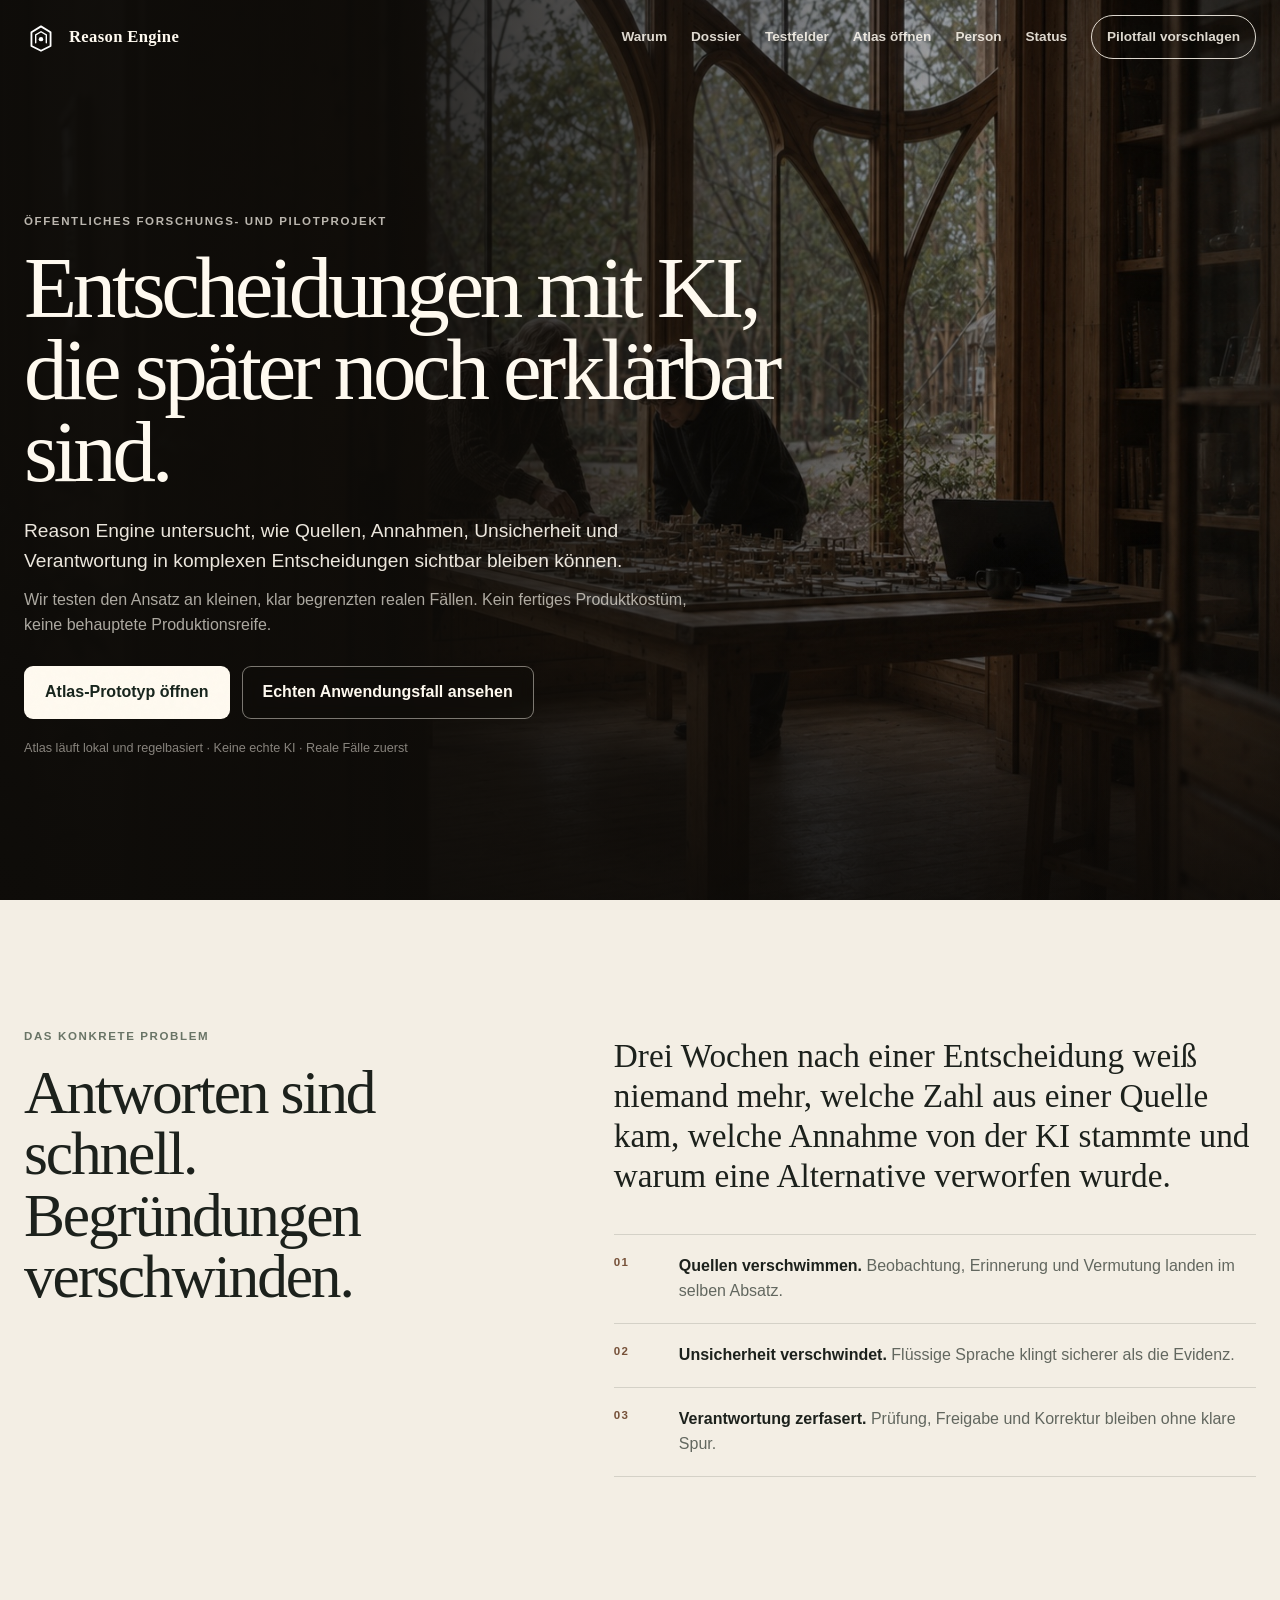
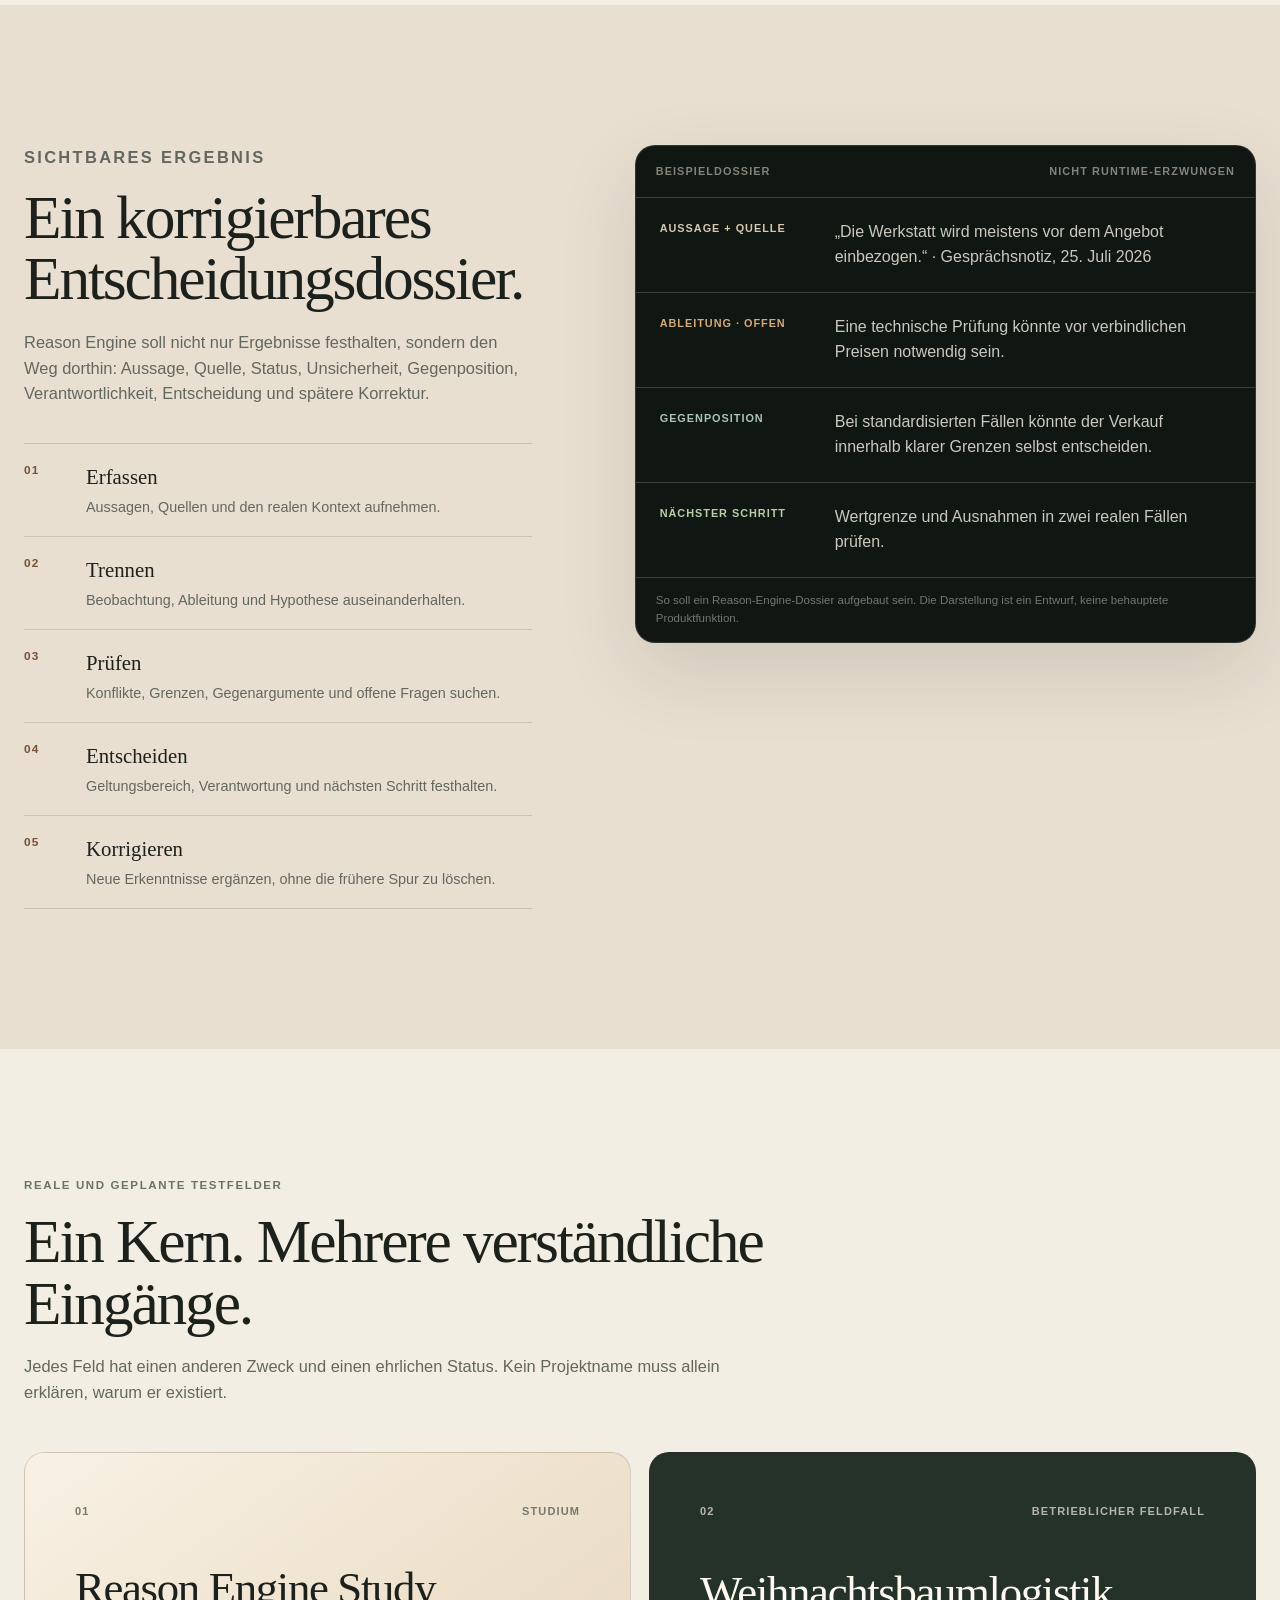
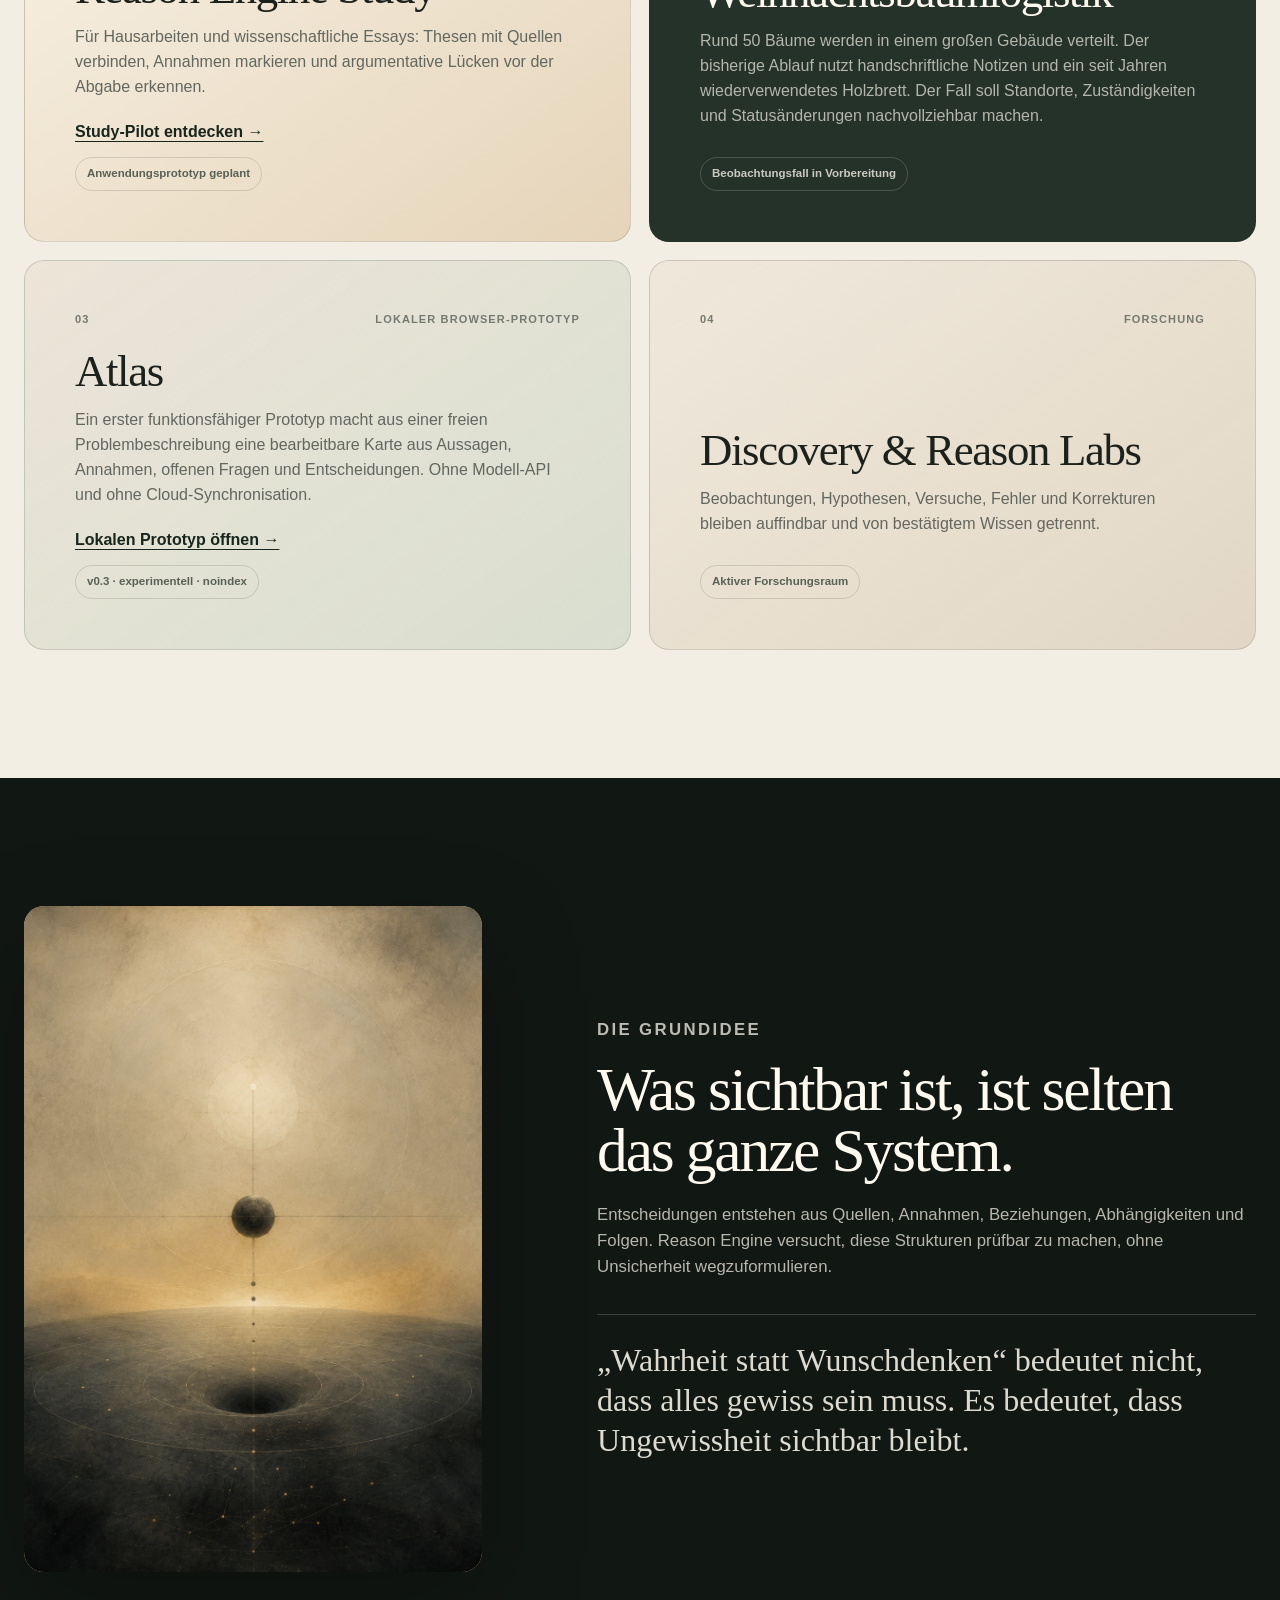
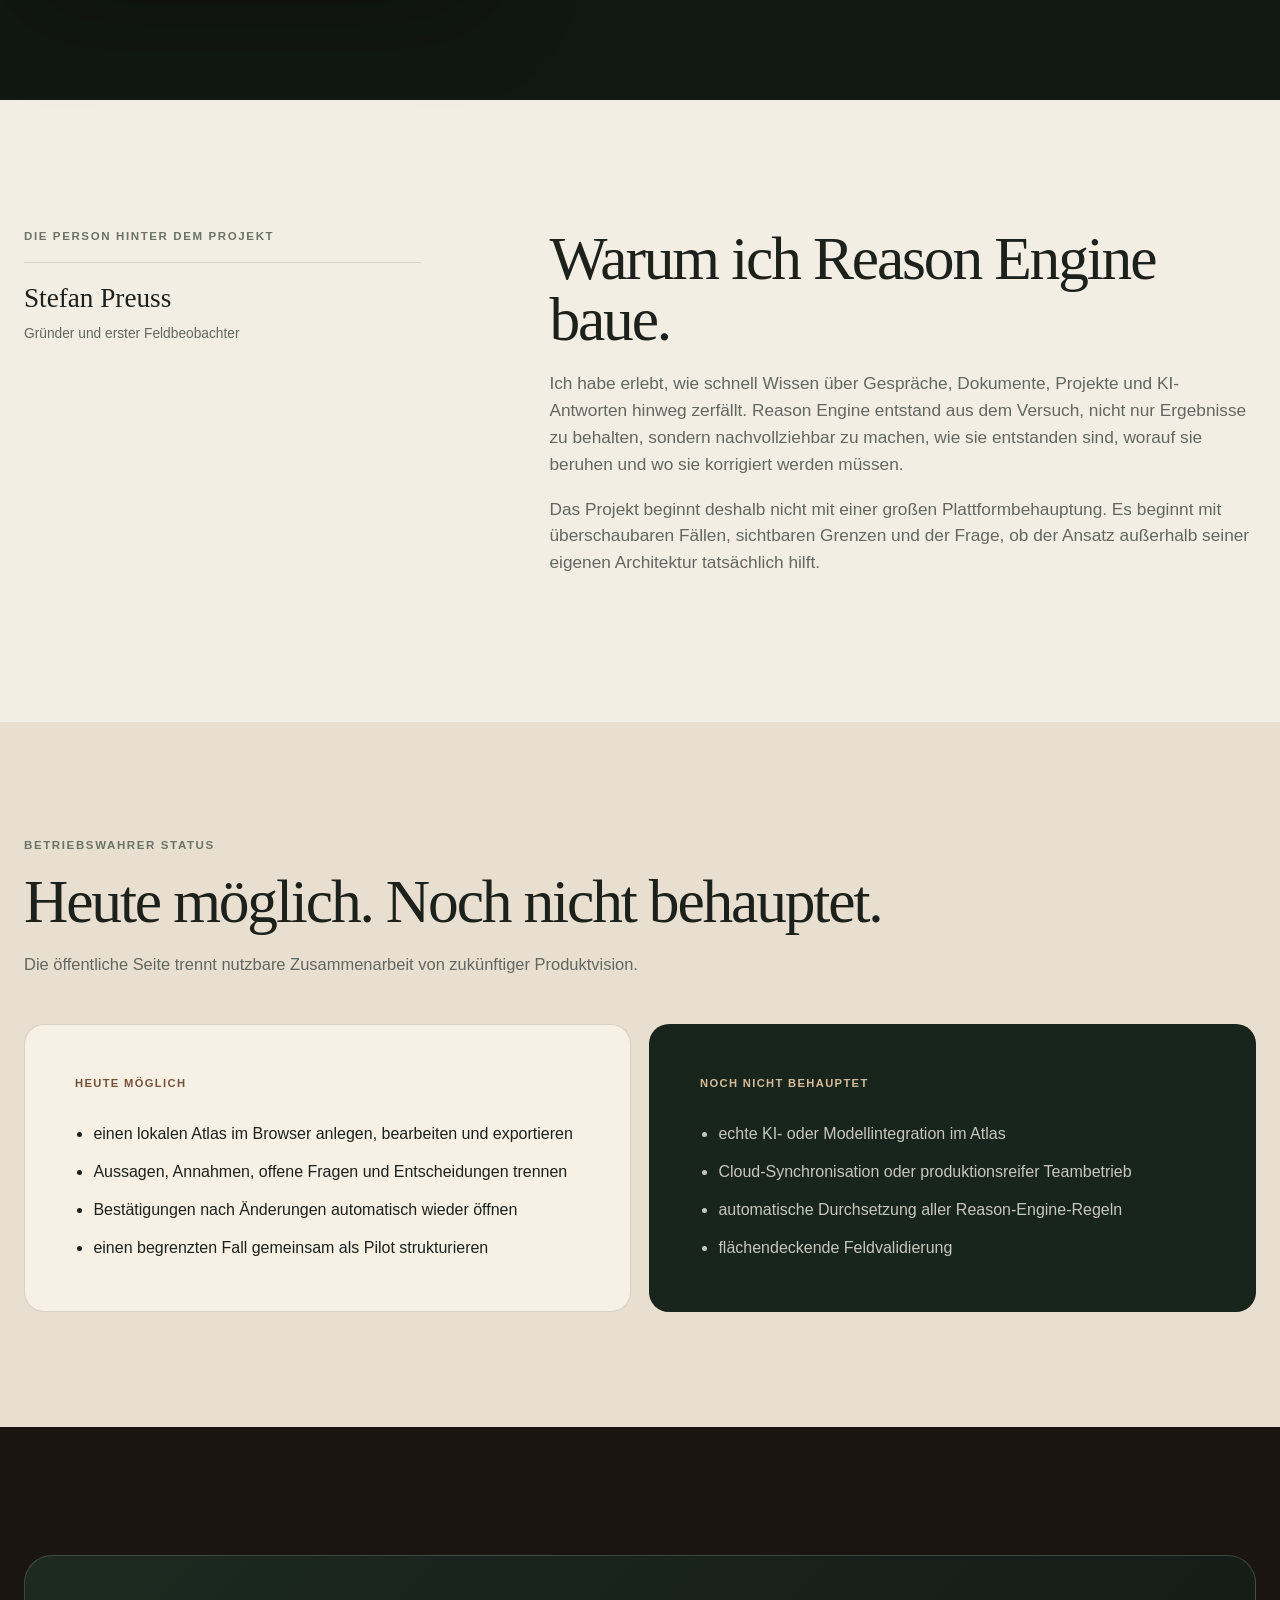
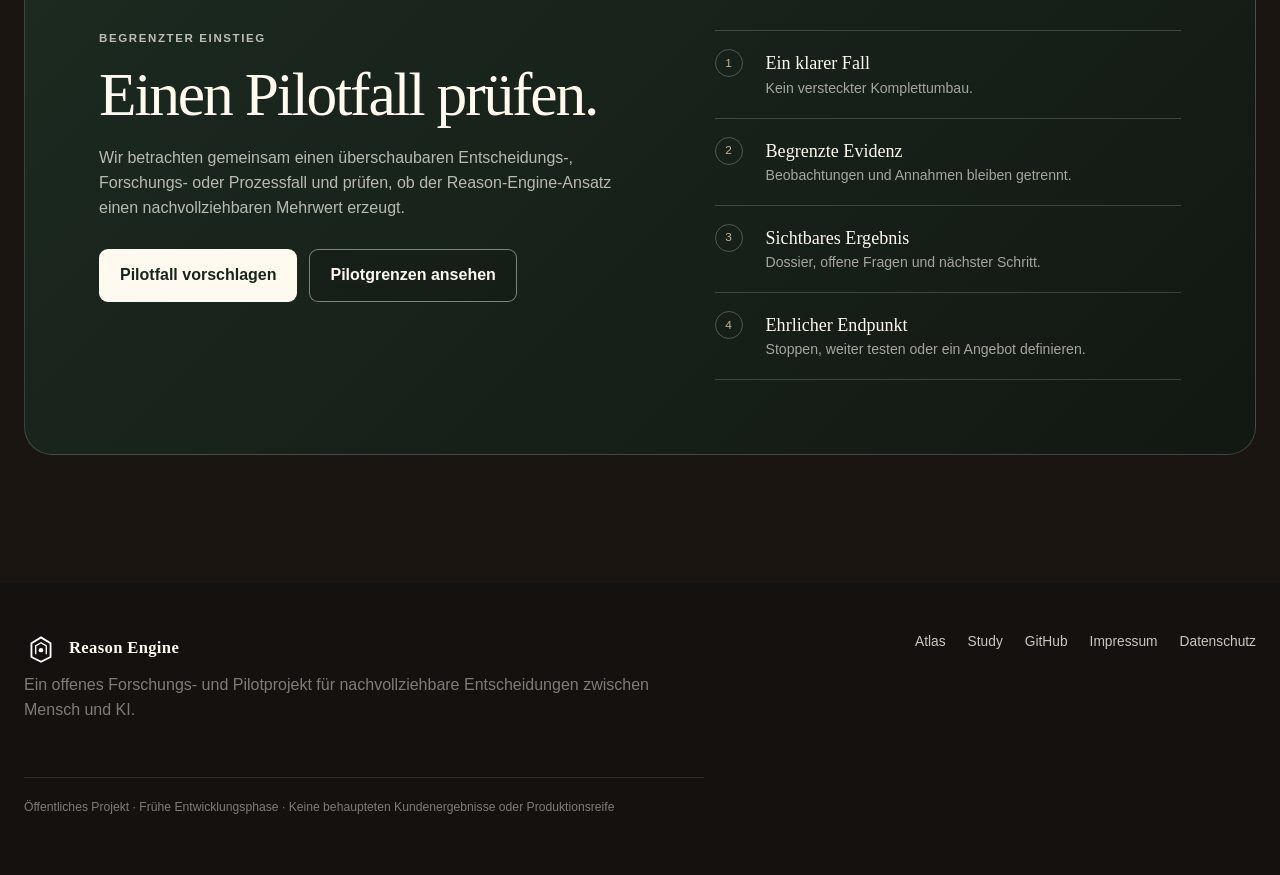
==== commit 9a9b9c1f: "Open Atlas prototype from public entrance" ====
--- a/index.html
+++ b/index.html
@@ -27,7 +27,7 @@
       <a class="brand" href="#top" aria-label="Reason Engine Startseite"><img src="assets/mark.svg" width="34" height="34" alt=""><span>Reason Engine</span></a>
       <button class="nav-toggle" type="button" aria-expanded="false" aria-controls="site-nav" data-nav-toggle><span class="sr-only">Navigation öffnen</span><span></span><span></span></button>
       <nav id="site-nav" class="site-nav" aria-label="Hauptnavigation" data-nav>
-        <a href="#warum">Warum</a><a href="#dossier">Dossier</a><a href="#felder">Testfelder</a><a href="#person">Person</a><a href="#status">Status</a><a class="nav-cta" href="mailto:ohno5001@gmail.com?subject=Pilotfall%20f%C3%BCr%20Reason%20Engine">Pilotfall vorschlagen</a>
+        <a href="#warum">Warum</a><a href="#dossier">Dossier</a><a href="#felder">Testfelder</a><a href="app/">Atlas öffnen</a><a href="#person">Person</a><a href="#status">Status</a><a class="nav-cta" href="mailto:ohno5001@gmail.com?subject=Pilotfall%20f%C3%BCr%20Reason%20Engine">Pilotfall vorschlagen</a>
       </nav>
     </div>
   </header>
@@ -40,8 +40,8 @@
         <h1 id="hero-title">Entscheidungen mit KI, die später noch erklärbar sind.</h1>
         <p class="hero-lead">Reason Engine untersucht, wie Quellen, Annahmen, Unsicherheit und Verantwortung in komplexen Entscheidungen sichtbar bleiben können.</p>
         <p class="hero-detail">Wir testen den Ansatz an kleinen, klar begrenzten realen Fällen. Kein fertiges Produktkostüm, keine behauptete Produktionsreife.</p>
-        <div class="hero-actions"><a class="button button-light" href="#felder">Echten Anwendungsfall ansehen</a><a class="button button-ghost" href="#dossier">So soll ein Dossier aussehen</a></div>
-        <p class="hero-truth">Frühe Entwicklungsphase · Reale Fälle zuerst · Behauptungen nur innerhalb ihrer Evidenz</p>
+        <div class="hero-actions"><a class="button button-light" href="app/">Atlas-Prototyp öffnen</a><a class="button button-ghost" href="#felder">Echten Anwendungsfall ansehen</a></div>
+        <p class="hero-truth">Atlas läuft lokal und regelbasiert · Keine echte KI · Reale Fälle zuerst</p>
       </div></div>
     </section>
 
@@ -89,7 +89,7 @@
         <div class="project-grid">
           <article class="project-card project-study reveal"><div class="project-meta"><span>01</span><span>STUDIUM</span></div><h3>Reason Engine Study</h3><p>Für Hausarbeiten und wissenschaftliche Essays: Thesen mit Quellen verbinden, Annahmen markieren und argumentative Lücken vor der Abgabe erkennen.</p><a class="card-link" href="study.html">Study-Pilot entdecken →</a><span class="status-chip">Anwendungsprototyp geplant</span></article>
           <article class="project-card project-p2 reveal"><div class="project-meta"><span>02</span><span>BETRIEBLICHER FELDFALL</span></div><h3>Weihnachtsbaumlogistik</h3><p>Rund 50 Bäume werden in einem großen Gebäude verteilt. Der bisherige Ablauf nutzt handschriftliche Notizen und ein seit Jahren wiederverwendetes Holzbrett. Der Fall soll Standorte, Zuständigkeiten und Statusänderungen nachvollziehbar machen.</p><span class="status-chip">Beobachtungsfall in Vorbereitung</span></article>
-          <article class="project-card project-atlas reveal"><div class="project-meta"><span>03</span><span>LOKALER BROWSER-PROTOTYP</span></div><h3>Atlas</h3><p>Eine öffentliche Alpha macht aus einer Problembeschreibung eine sichtbare Karte aus Aussagen, Annahmen, offenen Fragen und Entscheidungen. Alle Inhalte bleiben lokal in deinem Browser.</p><a class="card-link" href="app/">Atlas-Prototyp öffnen →</a><span class="status-chip">Öffentliche Alpha · lokal</span></article>
+          <article class="project-card project-atlas reveal"><div class="project-meta"><span>03</span><span>LOKALER BROWSER-PROTOTYP</span></div><h3>Atlas</h3><p>Ein erster funktionsfähiger Prototyp macht aus einer freien Problembeschreibung eine bearbeitbare Karte aus Aussagen, Annahmen, offenen Fragen und Entscheidungen. Ohne Modell-API und ohne Cloud-Synchronisation.</p><a class="card-link" href="app/">Lokalen Prototyp öffnen →</a><span class="status-chip">v0.3 · experimentell · noindex</span></article>
           <article class="project-card project-lab reveal"><div class="project-meta"><span>04</span><span>FORSCHUNG</span></div><h3>Discovery & Reason Labs</h3><p>Beobachtungen, Hypothesen, Versuche, Fehler und Korrekturen bleiben auffindbar und von bestätigtem Wissen getrennt.</p><span class="status-chip">Aktiver Forschungsraum</span></article>
         </div>
       </div>
@@ -108,8 +108,8 @@
     <section class="status-section" id="status" aria-labelledby="status-title"><div class="shell">
       <div class="section-head reveal"><p class="eyebrow">BETRIEBSWAHRER STATUS</p><h2 id="status-title">Heute möglich. Noch nicht behauptet.</h2><p>Die öffentliche Seite trennt nutzbare Zusammenarbeit von zukünftiger Produktvision.</p></div>
       <div class="truth-grid">
-        <article class="truth-card available reveal"><span>HEUTE MÖGLICH</span><ul><li>einen lokalen Atlas im Browser anlegen</li><li>einen begrenzten Fall strukturiert aufnehmen</li><li>Aussagen, Quellen und Annahmen trennen</li><li>offene Fragen und Gegenpositionen sichtbar machen</li><li>eine lokale JSON-Sicherung exportieren und importieren</li></ul></article>
-        <article class="truth-card not-claimed reveal"><span>NOCH NICHT BEHAUPTET</span><ul><li>echte KI-Auswertung im Atlas</li><li>Cloudspeicherung oder Konten</li><li>automatische Durchsetzung aller Regeln</li><li>produktionsreifer Teambetrieb</li><li>flächendeckende Feldvalidierung</li></ul></article>
+        <article class="truth-card available reveal"><span>HEUTE MÖGLICH</span><ul><li>einen lokalen Atlas im Browser anlegen, bearbeiten und exportieren</li><li>Aussagen, Annahmen, offene Fragen und Entscheidungen trennen</li><li>Bestätigungen nach Änderungen automatisch wieder öffnen</li><li>einen begrenzten Fall gemeinsam als Pilot strukturieren</li></ul></article>
+        <article class="truth-card not-claimed reveal"><span>NOCH NICHT BEHAUPTET</span><ul><li>echte KI- oder Modellintegration im Atlas</li><li>Cloud-Synchronisation oder produktionsreifer Teambetrieb</li><li>automatische Durchsetzung aller Reason-Engine-Regeln</li><li>flächendeckende Feldvalidierung</li></ul></article>
       </div>
     </div></section>
 
@@ -118,6 +118,6 @@
       <div class="pilot-boundary" id="pilot-rahmen"><div><span>1</span><p><strong>Ein klarer Fall</strong><br>Kein versteckter Komplettumbau.</p></div><div><span>2</span><p><strong>Begrenzte Evidenz</strong><br>Beobachtungen und Annahmen bleiben getrennt.</p></div><div><span>3</span><p><strong>Sichtbares Ergebnis</strong><br>Dossier, offene Fragen und nächster Schritt.</p></div><div><span>4</span><p><strong>Ehrlicher Endpunkt</strong><br>Stoppen, weiter testen oder ein Angebot definieren.</p></div></div>
     </div></section>
   </main>
-  <footer class="site-footer"><div class="shell footer-grid"><div><a class="brand footer-brand" href="#top"><img src="assets/mark.svg" width="32" height="32" alt=""><span>Reason Engine</span></a><p>Ein offenes Forschungs- und Pilotprojekt für nachvollziehbare Entscheidungen zwischen Mensch und KI.</p></div><div class="footer-links"><a href="app/">Atlas Alpha</a><a href="study.html">Study</a><a href="https://github.com/ans5000/reason-engine" rel="noopener noreferrer">GitHub</a><a href="impressum.html">Impressum</a><a href="datenschutz.html">Datenschutz</a></div><p class="footer-status">Öffentliches Projekt · Frühe Entwicklungsphase · Keine behaupteten Kundenergebnisse oder Produktionsreife</p></div></footer>
+  <footer class="site-footer"><div class="shell footer-grid"><div><a class="brand footer-brand" href="#top"><img src="assets/mark.svg" width="32" height="32" alt=""><span>Reason Engine</span></a><p>Ein offenes Forschungs- und Pilotprojekt für nachvollziehbare Entscheidungen zwischen Mensch und KI.</p></div><div class="footer-links"><a href="app/">Atlas</a><a href="study.html">Study</a><a href="https://github.com/ans5000/reason-engine" rel="noopener noreferrer">GitHub</a><a href="impressum.html">Impressum</a><a href="datenschutz.html">Datenschutz</a></div><p class="footer-status">Öffentliches Projekt · Frühe Entwicklungsphase · Keine behaupteten Kundenergebnisse oder Produktionsreife</p></div></footer>
 </body>
-</html>+</html>
